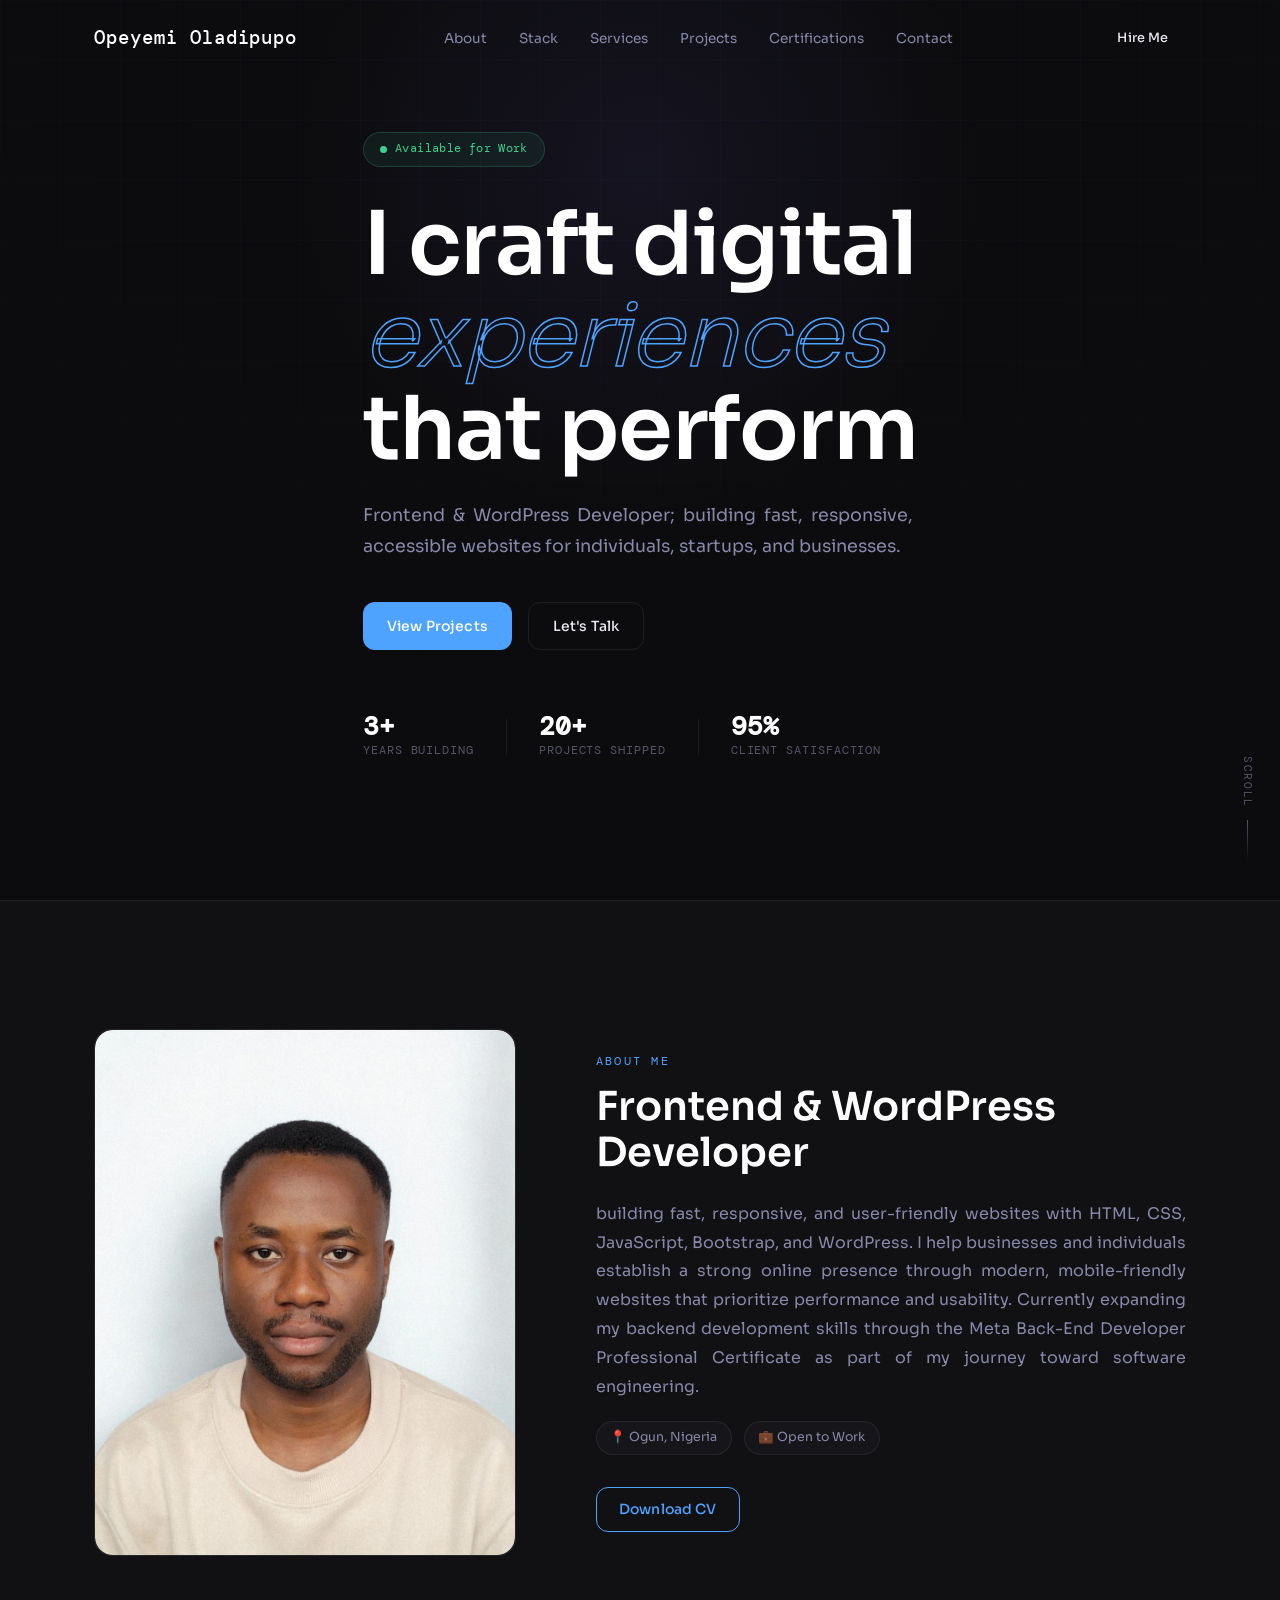
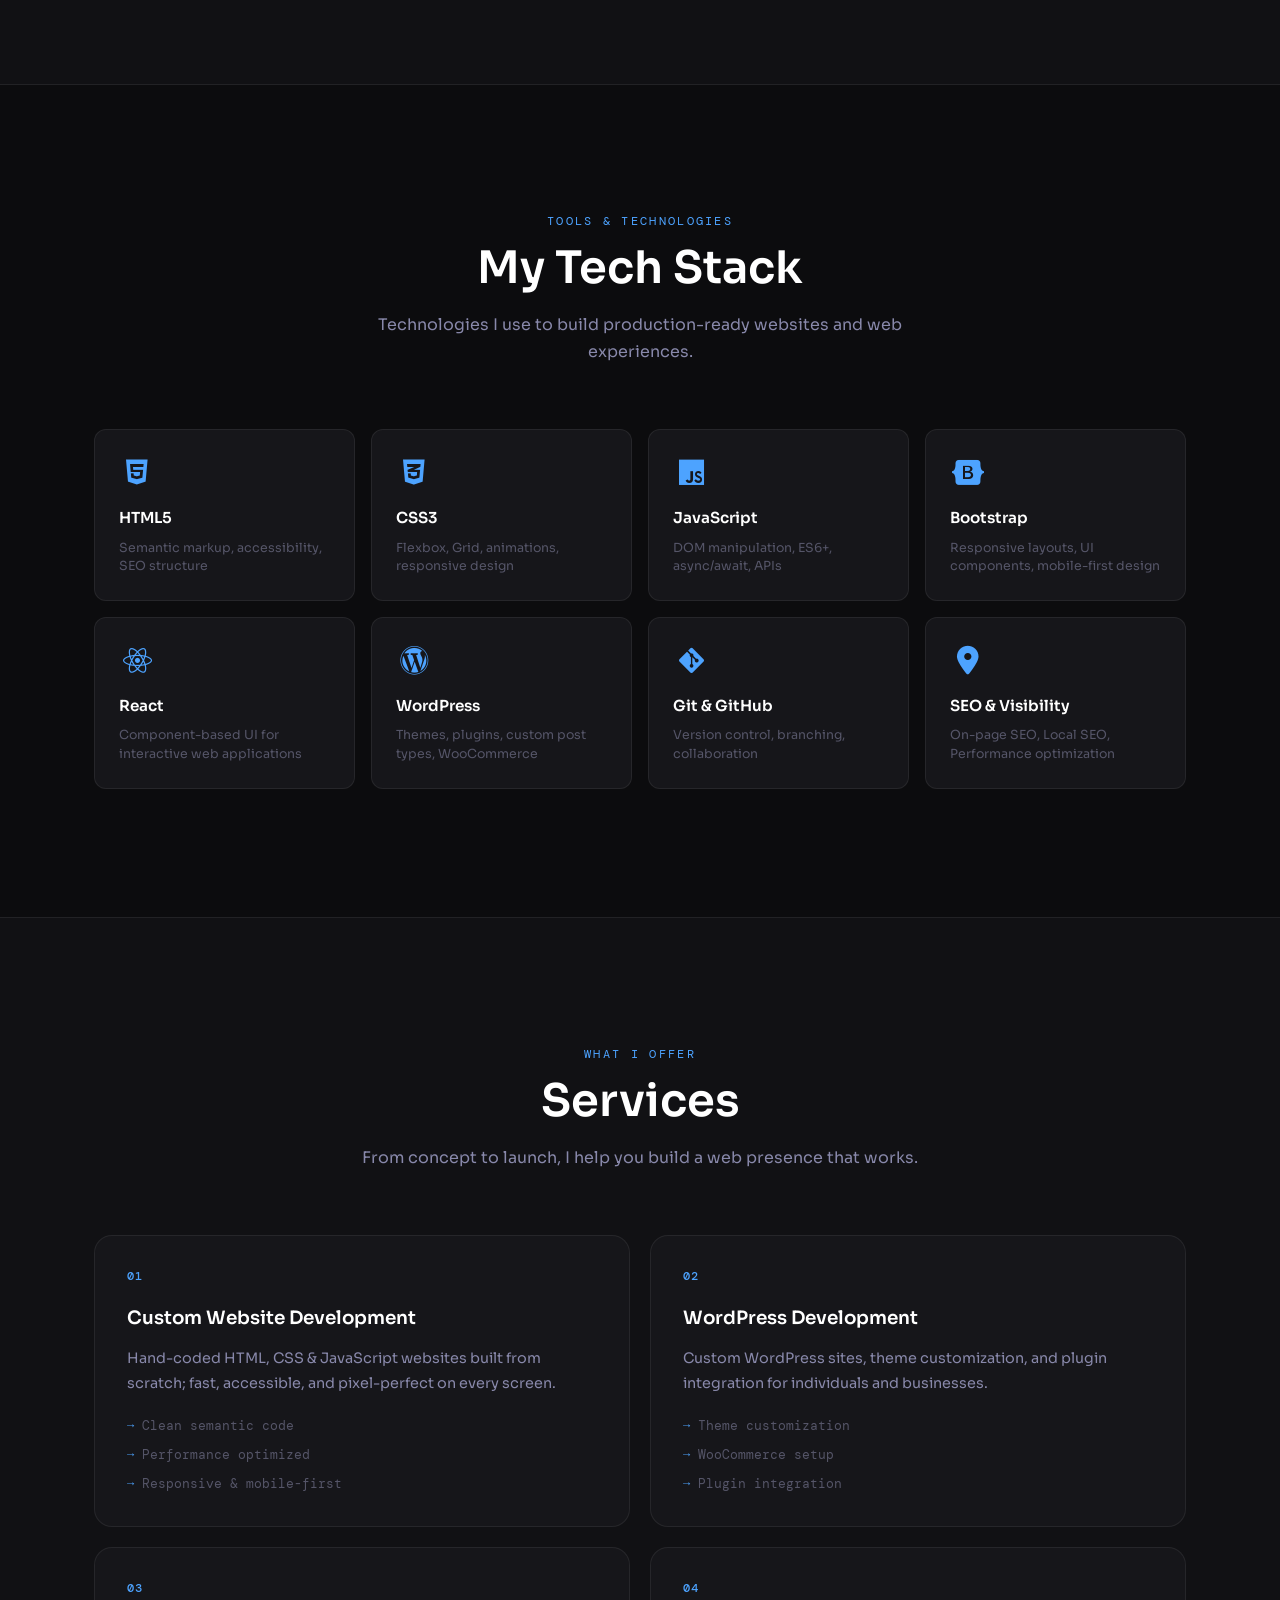
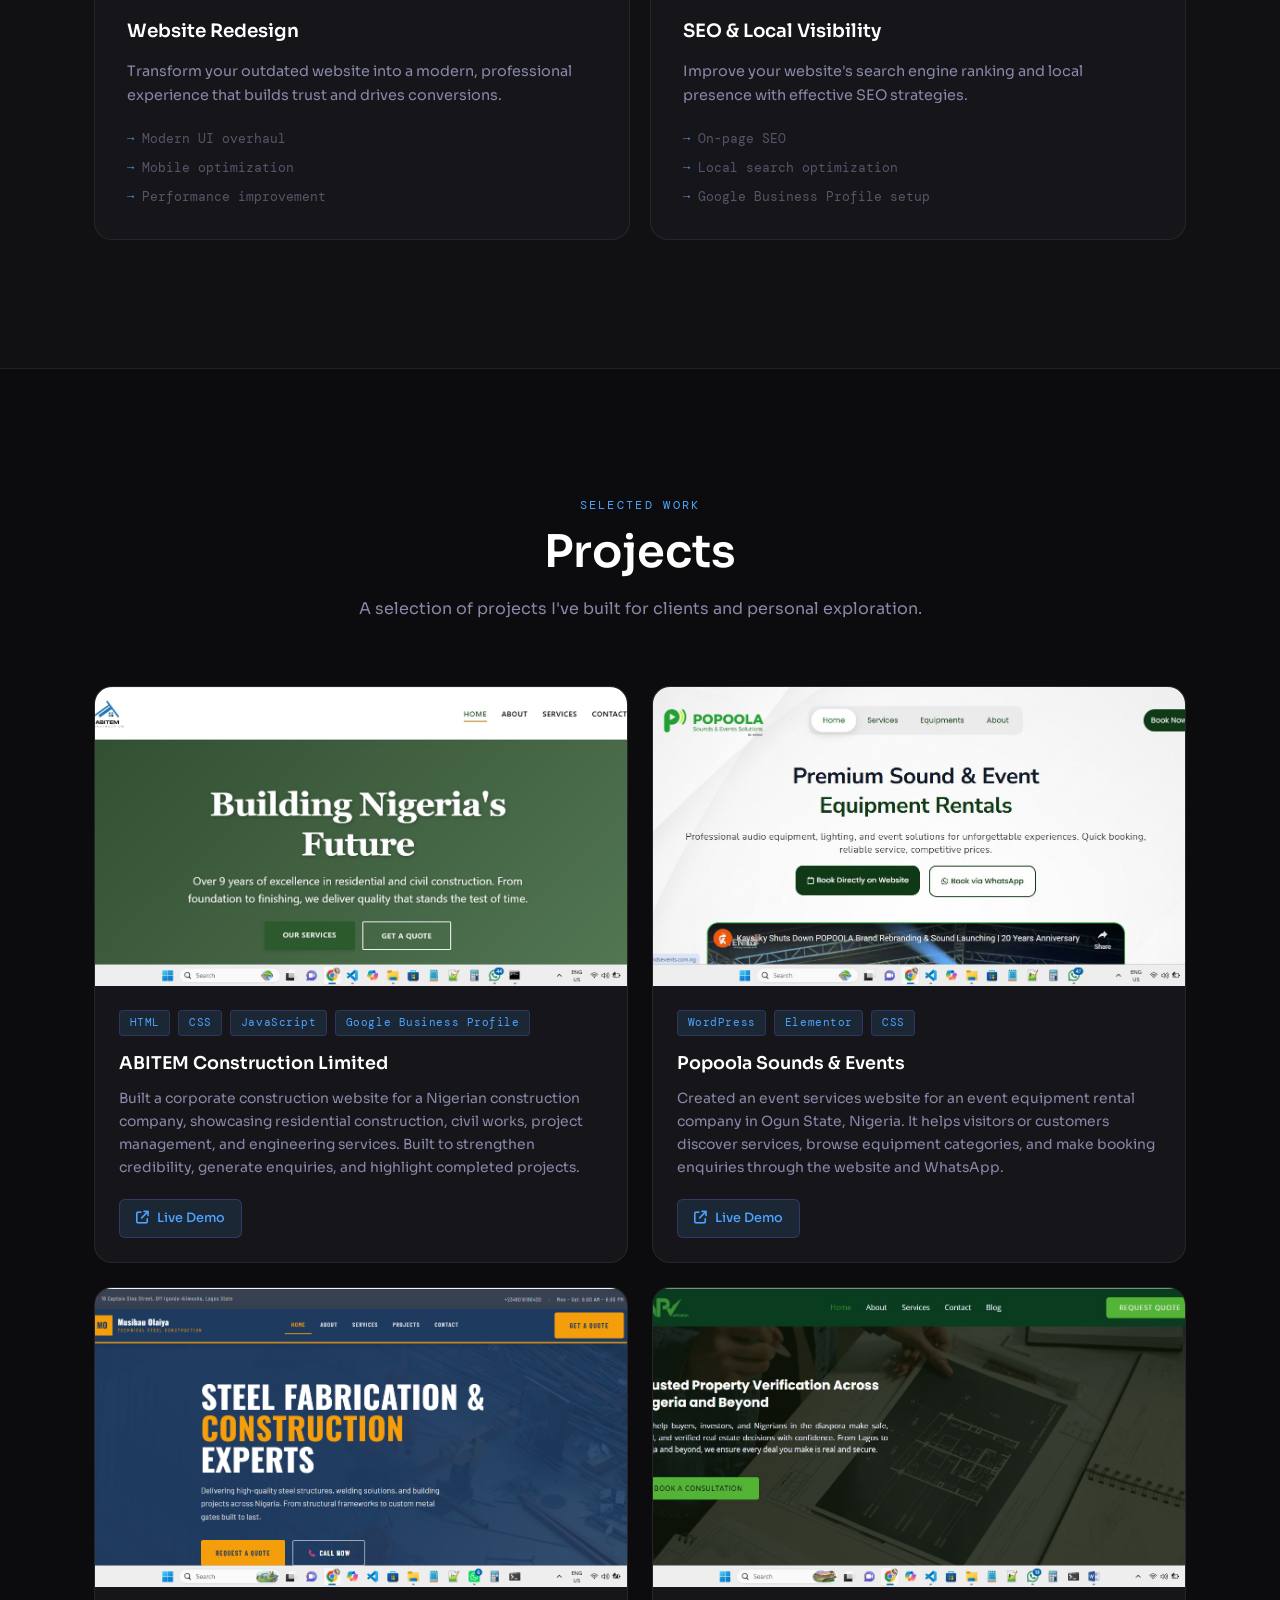
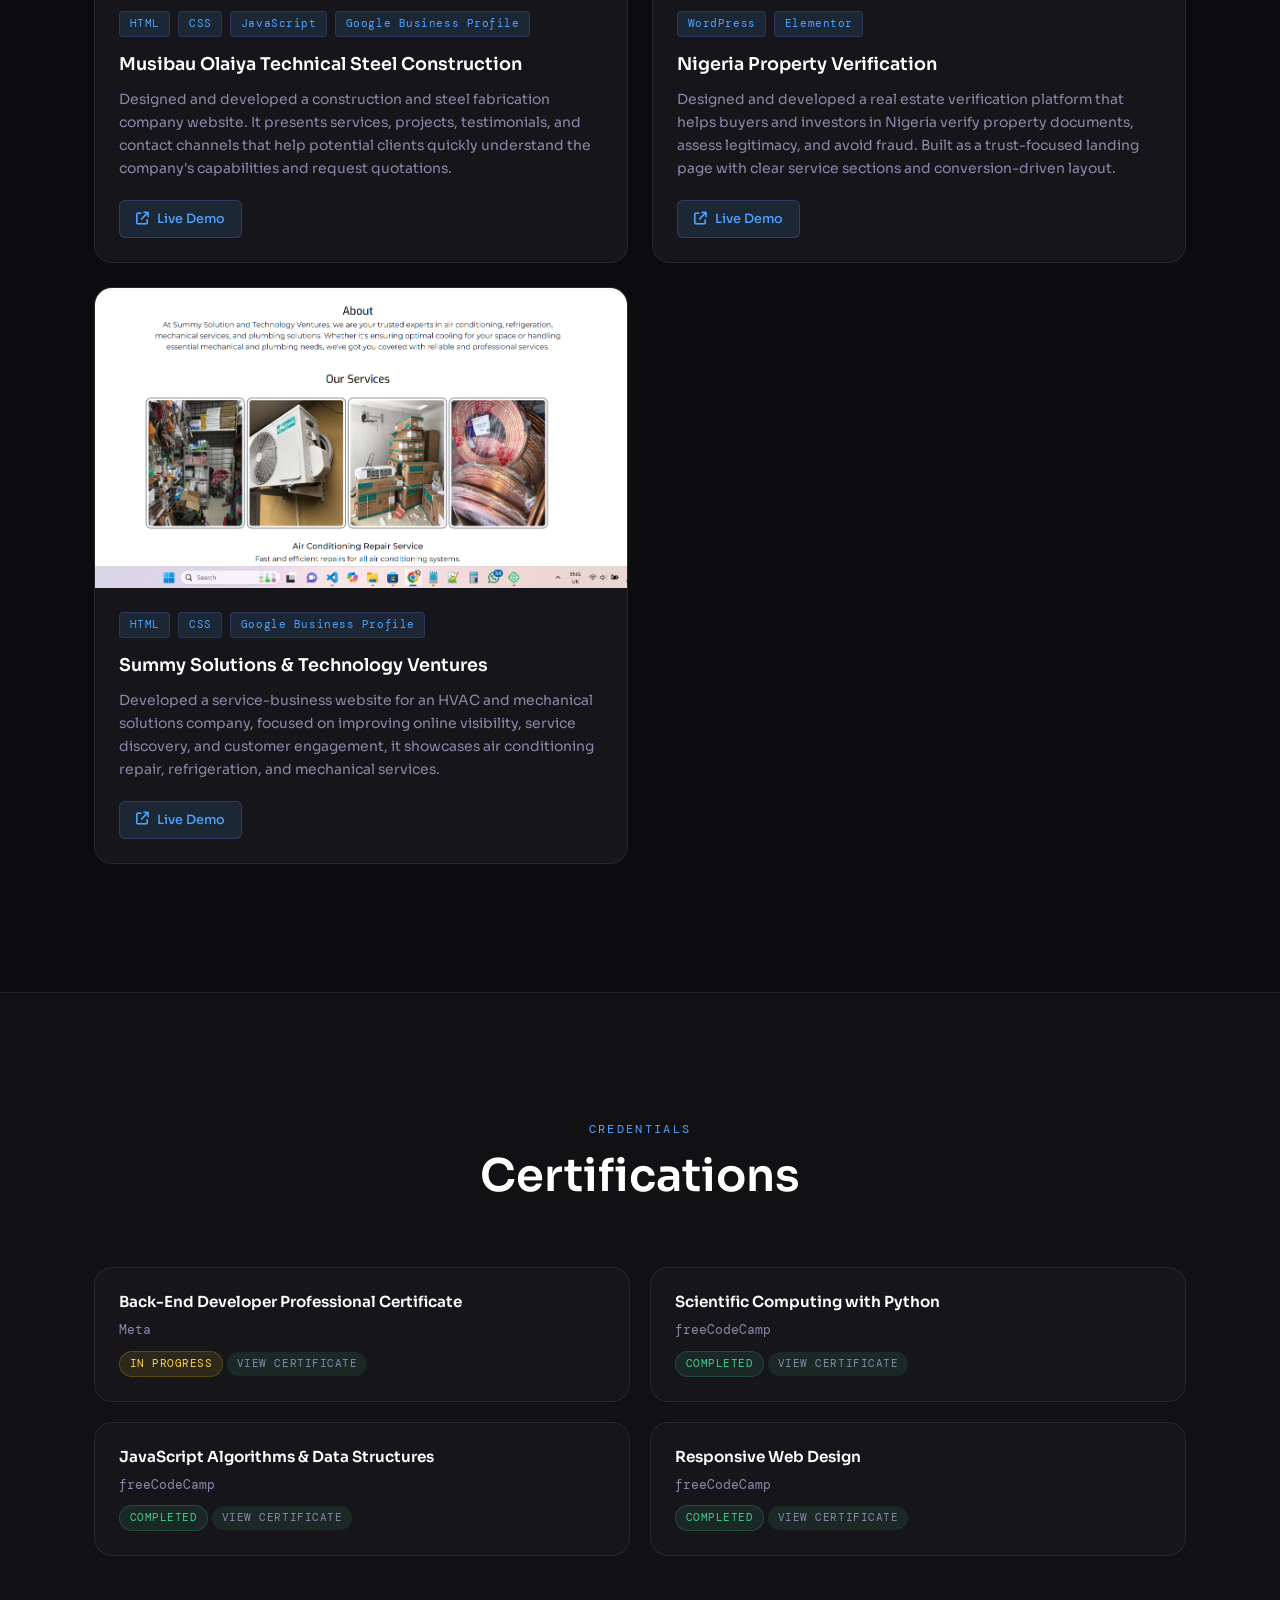
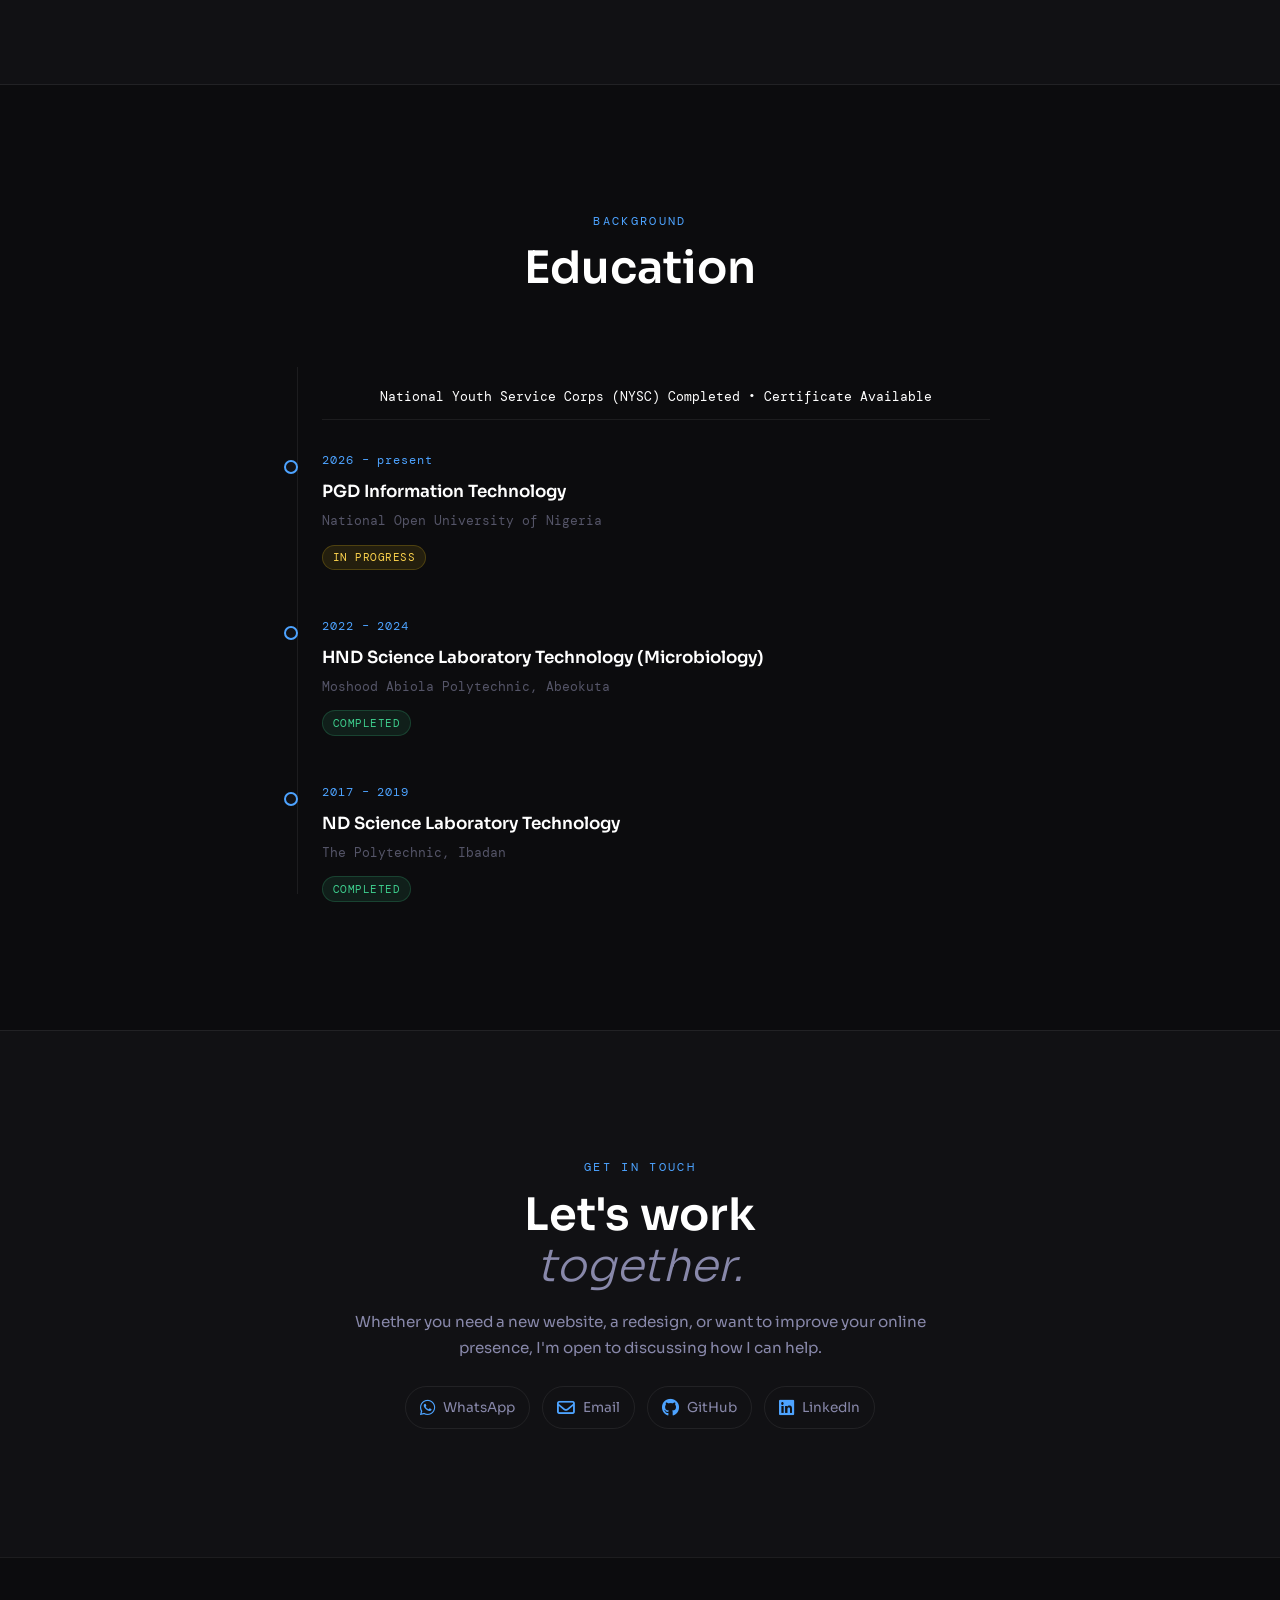
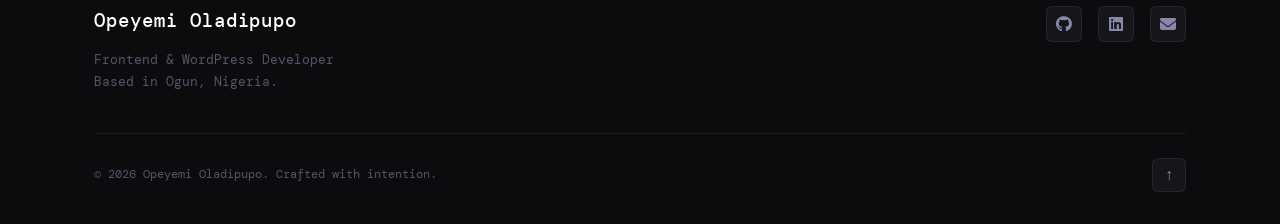
==== index.html @ ea8b23fc "Update portfolio content" ====
<!DOCTYPE html>
<html lang="en">
<head>
  <meta charset="UTF-8" />
  <meta name="viewport" content="width=device-width, initial-scale=1.0" />
  <meta name="description" content="Frontend & WordPress Developer based in Nigeria. I build responsive websites for individuals, brands, and businesses." />
  <meta name="keywords" content="Frontend Developer, WordPress Developer, Nigeria, Web Development, HTML, CSS, JavaScript" />
  <meta property="og:title" content="Opeyemi Oladipupo - Frontend & WordPress Developer" />
  <meta property="og:description" content="I build responsive websites for individuals, brands, and businesses." />
  <meta property="og:type" content="website" />
  <title>Opeyemi Oladipupo - Frontend & WordPress Developer</title>
  <link rel="preconnect" href="https://fonts.googleapis.com" />
  <link rel="preconnect" href="https://fonts.gstatic.com" crossorigin />
  <link rel="icon" type="image" href="images/me.jpeg">
  <link href="https://fonts.googleapis.com/css2?family=Sora:wght@300;400;500;600;700&family=DM+Mono:wght@300;400;500&display=swap" rel="stylesheet" />
  <link rel="stylesheet" href="https://cdnjs.cloudflare.com/ajax/libs/font-awesome/6.4.0/css/all.min.css">
  <link rel="stylesheet" href="style.css" />
</head>

<body>


<div class="lightbox" id="lightbox">
  <span class="lightbox-close" id="lightboxClose">&times;</span>
  <button class="lightbox-prev" id="prevBtn">&#10094;</button>
  <img id="lightboxImg" src="" alt="">
  <button class="lightbox-next" id="nextBtn">&#10095;</button>
</div>

  <!-- ========== SCROLL PROGRESS BAR ========== -->
  <div class="scroll-progress" id="scrollProgress"></div>

  <!-- ========== NAVBAR ========== -->
  <header class="navbar" id="navbar">
    <nav class="nav-container">
      <a href="#home" class="nav-logo">Opeyemi Oladipupo<span class="logo-dot"></span></a>
      <ul class="nav-links" id="navLinks">
        <li><a href="#about" class="nav-link">About</a></li>
        <li><a href="#stack" class="nav-link">Stack</a></li>
        <li><a href="#services" class="nav-link">Services</a></li>
        <li><a href="#projects" class="nav-link">Projects</a></li>
        <li><a href="#certifications" class="nav-link">Certifications</a></li>
        <li><a href="#contact" class="nav-link">Contact</a></li>
      </ul>
      <a href="#contact" class="btn btn-sm nav-cta">Hire Me</a>
      <button class="hamburger" id="hamburger" aria-label="Toggle navigation">
        <span></span><span></span><span></span>
      </button>
    </nav>
  </header>

  <main>

    <!-- ========== HERO SECTION ========== -->
    <section class="hero" id="home">
      <div class="hero-bg-grid"></div>
      <div class="hero-container">
        <div class="hero-badge reveal">
          <span class="badge-dot"></span>
          Available for Work
        </div>
        <h1 class="hero-headline reveal">
          I craft digital<br />
          <span class="headline-accent">experiences</span><br />
          that perform
        </h1>
        <p class="hero-sub reveal">
          Frontend & WordPress Developer; building fast, responsive, accessible websites for individuals, startups, and businesses.
        </p>
        <div class="hero-actions reveal">
          <a href="#projects" class="btn btn-primary">View Projects</a>
          <a href="#contact" class="btn btn-ghost">Let's Talk</a>
        </div>
        <div class="hero-meta reveal">
          <div class="meta-item">
            <span class="meta-number">3+</span>
            <span class="meta-label">Years Building</span>
          </div>
          <div class="meta-divider"></div>
          <div class="meta-item">
            <span class="meta-number">20+</span>
            <span class="meta-label">Projects Shipped</span>
          </div>
          <div class="meta-divider"></div>
          <div class="meta-item">
            <span class="meta-number">95%</span>
            <span class="meta-label">Client Satisfaction</span>
          </div>
        </div>
      </div>
      <div class="hero-scroll-hint">
        <span>Scroll</span>
        <div class="scroll-line"></div>
      </div>
    </section>

    <!-- ========== ABOUT SECTION ========== -->
    <section class="about section" id="about">
      <div class="container">
        <div class="about-grid">
          <div class="about-image-col reveal">
            <div class="about-img-placeholder img">
              <img src="images/me.jpeg" alt="Opeyemi Oladipupo" class="about-img" />
              <!-- <div class="about-img-accent"></div> -->
            </div>
          </div>
          <div class="about-content-col reveal">
            <p class="section-label">About Me</p>
            <h2 class="section-heading">Frontend & WordPress Developer</h2>
            <!-- <h2 class="section-heading">Developer with an<br /><em>eye for detail.</em></h2> -->
            <p class="about-text">
              building fast, responsive, and user-friendly websites with HTML, CSS, JavaScript, Bootstrap, and WordPress.
              I help businesses and individuals establish a strong online presence through modern, mobile-friendly websites that prioritize performance and usability.
              Currently expanding my backend development skills through the Meta Back-End Developer Professional Certificate as part of my journey toward software engineering.
            </p>
            <div class="about-chips">
              <span class="chip">📍 Ogun, Nigeria</span>
              <span class="chip">💼 Open to Work</span>
            </div>
            <a href="files/opeyemi_oladipupo_web_developer_cv.pdf" class="btn btn-outline" download="opeyemi_oladipupo_web_developer_cv.pdf">Download CV</a>
          </div>
        </div>
      </div>
    </section>

    <!-- ========== TECH STACK SECTION ========== -->
    <section class="stack section" id="stack">
      <div class="container">
        <div class="section-header reveal">
          <p class="section-label">Tools & Technologies</p>
          <h2 class="section-heading">My Tech Stack</h2>
          <p class="section-desc">Technologies I use to build production-ready websites and web experiences.</p>
        </div>
        <div class="stack-grid">

          <div class="stack-card reveal" data-delay="0">
            <div class="stack-icon">
              <i class="fab fa-html5"></i> 
            </div>
            <h3 class="stack-name">HTML5</h3>
            <p class="stack-level">Semantic markup, accessibility, SEO structure</p>
          </div>

          <div class="stack-card reveal" data-delay="1">
            <div class="stack-icon">
              <i class="fab fa-css3-alt"></i>
            </div>
            <h3 class="stack-name">CSS3</h3>
            <p class="stack-level">Flexbox, Grid, animations, responsive design</p>
          </div>

          <div class="stack-card reveal" data-delay="2">
            <div class="stack-icon">
              <i class="fab fa-js"></i>
            </div>
            <h3 class="stack-name">JavaScript</h3>
            <p class="stack-level">DOM manipulation, ES6+, async/await, APIs</p>
          </div>

          <div class="stack-card reveal" data-delay="3">
            <div class="stack-icon">
              <i class="fab fa-bootstrap"></i>
            </div>
            <h3 class="stack-name">Bootstrap</h3>
            <p class="stack-level">Responsive layouts, UI components, mobile-first design</p>
          </div>

          <div class="stack-card reveal" data-delay="4">
            <div class="stack-icon">
              <i class="fab fa-react"></i>
            </div>
            <h3 class="stack-name">React</h3>
            <p class="stack-level">Component-based UI for interactive web applications</p>
          </div>

          <div class="stack-card reveal" data-delay="5">
            <div class="stack-icon">
              <i class="fab fa-wordpress"></i>
            </div>
            <h3 class="stack-name">WordPress</h3>
            <p class="stack-level">Themes, plugins, custom post types, WooCommerce</p>
          </div>

          <div class="stack-card reveal" data-delay="6">
            <div class="stack-icon">
              <i class="fab fa-git-alt"></i>
            </div>
            <h3 class="stack-name">Git & GitHub</h3>
            <p class="stack-level">Version control, branching, collaboration</p>
          </div>

          <div class="stack-card reveal" data-delay="7">
            <div class="stack-icon">
              <i class="fas fa-location-dot"></i>
            </div>
            <h3 class="stack-name">SEO & Visibility</h3>
            <p class="stack-level"> On-page SEO, Local SEO, Performance optimization </p>
          </div>
        </div>
      </div>
    </section>

    <!-- ========== SERVICES SECTION ========== -->
    <section class="services section" id="services">
      <div class="container">
        <div class="section-header reveal">
          <p class="section-label">What I Offer</p>
          <h2 class="section-heading">Services</h2>
          <p class="section-desc">From concept to launch, I help you build a web presence that works.</p>
        </div>
        <div class="services-grid">
          <div class="service-card reveal">
            <div class="service-number">01</div>
            <h3 class="service-title">Custom Website Development</h3>
            <p class="service-desc">Hand-coded HTML, CSS & JavaScript websites built from scratch; fast, accessible, and pixel-perfect on every screen.</p>
            <ul class="service-list">
              <li>Clean semantic code</li>
              <li>Performance optimized</li>
              <li>Responsive & mobile-first</li>
            </ul>
          </div>
          <div class="service-card reveal">
            <div class="service-number">02</div>
            <h3 class="service-title">WordPress Development</h3>
            <p class="service-desc">Custom WordPress sites, theme customization, and plugin integration for individuals and businesses.</p>
            <ul class="service-list">
              <li>Theme customization</li>
              <li>WooCommerce setup</li>
              <li>Plugin integration</li>
            </ul>
          </div>
          <div class="service-card reveal">
            <div class="service-number">03</div>
            <h3 class="service-title">Website Redesign</h3>
            <p class="service-desc">Transform your outdated website into a modern, professional experience that builds trust and drives conversions.</p>
            <ul class="service-list">
              <li>Modern UI overhaul</li>
              <li>Mobile optimization</li>
              <li>Performance improvement</li>
            </ul>
          </div>
          <div class="service-card reveal">
            <div class="service-number">04</div>
            <h3 class="service-title">SEO & Local Visibility</h3>
            <p class="service-desc">Improve your website's search engine ranking and local presence with effective SEO strategies.</p>
            <ul class="service-list">
              <li>On-page SEO</li>
              <li>Local search optimization</li>
              <li>Google Business Profile setup</li>
            </ul>
          </div>
        </div>
      </div>
    </section>

    <!-- ========== PROJECTS SECTION ========== -->
    <section class="projects section" id="projects">
      <div class="container">
        <div class="section-header reveal">
          <p class="section-label">Selected Work</p>
          <h2 class="section-heading">Projects</h2>
          <p class="section-desc">A selection of projects I've built for clients and personal exploration.</p>
        </div>
        <div class="projects-grid">
          


          <!-- Project 1 -->
          <article class="project-card reveal">
            <div class="project-img-wrap">
              <!-- Main visible image -->
              <img src="images/projects/abitem/pc-abitem-1.jpg" alt="Abitem Homepage" class="project-img lightbox-trigger" data-group="abitem">
              <!-- Hidden gallery images -->
              <img src="images/projects/abitem/pc-abitem-1.jpg" class="lightbox-trigger" data-group="abitem" style="display:none;">
              <img src="images/projects/abitem/pc-abitem-2.jpg" class="lightbox-trigger" data-group="abitem" style="display:none;">
              <img src="images/projects/abitem/pc-abitem-3.jpg" class="lightbox-trigger" data-group="abitem" style="display:none;">
              <img src="images/projects/abitem/pc-abitem-4.jpg" class="lightbox-trigger" data-group="abitem" style="display:none;">
              <img src="images/projects/abitem/mobile-abitem-1.jpeg" class="lightbox-trigger" data-group="abitem" style="display:none;">
              <img src="images/projects/abitem/mobile-abitem-2.jpeg" class="lightbox-trigger" data-group="abitem" style="display:none;">
              <img src="images/projects/abitem/mobile-abitem-3.jpeg" class="lightbox-trigger" data-group="abitem" style="display:none;">            
            </div>
            <div class="project-body">
              <div class="project-tags">
                <span class="tag">HTML</span>
                <span class="tag">CSS</span>
                <span class="tag">JavaScript</span>
                <span class="tag">Google Business Profile</span>
              </div>
              <h3 class="project-title">ABITEM Construction Limited</h3>
              <p class="project-desc">
                Built a corporate construction website for a Nigerian construction company, showcasing residential construction, civil works, project management, and engineering services. Built to strengthen credibility, generate enquiries, and highlight completed projects.
              </p>
              <div class="project-links">
                <a href="https://abitemconstruction.com.ng/" class="project-link primary" target="_blank" rel="noopener">
                  <i class="fa-solid fa-arrow-up-right-from-square"></i> 
                  Live Demo
                </a>
                <!-- <a href="#" class="project-link ghost" target="_blank" rel="noopener">                 
                  <i class="fa-brands fa-github"></i>
                  GitHub
                </a> -->
              </div>
            </div>
          </article>

          
          <!-- Project 2 -->
          <article class="project-card reveal">
            <div class="project-img-wrap">
              <!-- Main visible image -->
              <img src="images/projects/popoola/pc-popoola-1.jpg" alt="Popoola Homepage" class="project-img lightbox-trigger" data-group="popoola">
              <!-- Hidden gallery images -->
              <img src="images/projects/popoola/pc-popoola-1.jpg" class="lightbox-trigger" data-group="popoola" style="display:none;">
              <img src="images/projects/popoola/pc-popoola-2.jpg" class="lightbox-trigger" data-group="popoola" style="display:none;">
              <img src="images/projects/popoola/pc-popoola-3.jpg" class="lightbox-trigger" data-group="popoola" style="display:none;">
              <img src="images/projects/popoola/pc-popoola-4.jpg" class="lightbox-trigger" data-group="popoola" style="display:none;">
              <img src="images/projects/popoola/mobile-popoola-1.jpeg" class="lightbox-trigger" data-group="popoola" style="display:none;">             
            </div>
            <div class="project-body">
              <div class="project-tags">
                <span class="tag">WordPress</span>
                <span class="tag">Elementor</span>
                <span class="tag">CSS</span>
              </div>
              <h3 class="project-title">Popoola Sounds & Events</h3>
              <p class="project-desc">
                Created an event services website for an event equipment rental company in Ogun State, Nigeria. It helps visitors or customers discover services, browse equipment categories, and make booking enquiries through the website and WhatsApp.
              </p>
              <div class="project-links">
                <a href="https://popoolasoundsevents.com.ng/" class="project-link primary" target="_blank" rel="noopener">
                  <i class="fa-solid fa-arrow-up-right-from-square"></i> 
                  Live Demo
                </a>
              </div>
            </div>
          </article>

          
          
          <!-- Project 3 -->
          <article class="project-card reveal">
            <div class="project-img-wrap">
              <!-- Main visible image -->
              <img src="images/projects/musibau/pc-musibau-1.png" alt="Musibau Homepage" class="project-img lightbox-trigger" data-group="musibau">
              <!-- Hidden gallery images -->
              <img src="images/projects/musibau/pc-musibau-1.png" class="lightbox-trigger" data-group="musibau" style="display:none;">
              <img src="images/projects/musibau/pc-musibau-2.png" class="lightbox-trigger" data-group="musibau" style="display:none;">
              <img src="images/projects/musibau/pc-musibau-3.png" class="lightbox-trigger" data-group="musibau" style="display:none;">
              <img src="images/projects/musibau/pc-musibau-4.png" class="lightbox-trigger" data-group="musibau" style="display:none;">
              <img src="images/projects/musibau/pc-musibau-5.png" class="lightbox-trigger" data-group="musibau" style="display:none;">
              <img src="images/projects/musibau/mobile-musibau-1.jpeg" class="lightbox-trigger" data-group="musibau" style="display:none;">
              <img src="images/projects/musibau/mobile-musibau-2.jpeg" class="lightbox-trigger" data-group="musibau" style="display:none;">
              <img src="images/projects/musibau/mobile-musibau-3.jpeg" class="lightbox-trigger" data-group="musibau" style="display:none;">
              <img src="images/projects/musibau/mobile-musibau-4.jpeg" class="lightbox-trigger" data-group="musibau" style="display:none;">
              <img src="images/projects/musibau/pc-musibau-gmb.jpg" class="lightbox-trigger" data-group="musibau" style="display:none;">           
            </div>
            <div class="project-body">
              <div class="project-tags">
                <span class="tag">HTML</span>
                <span class="tag">CSS</span>
                <span class="tag">JavaScript</span>
                <span class="tag">Google Business Profile</span>
              </div>
              <h3 class="project-title">Musibau Olaiya Technical Steel Construction</h3>
              <p class="project-desc">
                Designed and developed a construction and steel fabrication company website. It presents services, projects, testimonials, and contact channels that help potential clients quickly understand the company's capabilities and request quotations.
              </p>
              <div class="project-links">
                <a href="https://musibauolaiyaconstruction.com.ng/" class="project-link primary" target="_blank" rel="noopener">
                  <i class="fa-solid fa-arrow-up-right-from-square"></i> 
                  Live Demo
                </a>
              </div>
            </div>
          </article>
          
          
          <!-- Project 4 -->
          <article class="project-card reveal">
          
            <div class="project-img-wrap">
              <!-- Main image -->
              <img src="images/projects/npv/pc-npv-1.jpg" alt="Nigeria Property Verification Homepage" class="project-img lightbox-trigger" data-group="npv">
              <!-- Gallery images (lightbox group) -->
              <img src="images/projects/npv/pc-npv-1.jpg" class="lightbox-trigger" data-group="npv" style="display:none;">
              <img src="images/projects/npv/pc-npv-2.jpg" class="lightbox-trigger" data-group="npv" style="display:none;">
              <img src="images/projects/npv/pc-npv-3.jpg" class="lightbox-trigger" data-group="npv" style="display:none;">
              <img src="images/projects/npv/pc-npv-4.jpg" class="lightbox-trigger" data-group="npv" style="display:none;">
              <img src="images/projects/npv/pc-npv-4.jpg" class="lightbox-trigger" data-group="npv" style="display:none;">     
              <img src="images/projects/npv/mobile-npv-1.jpg" class="lightbox-trigger" data-group="npv" style="display:none;">
              <img src="images/projects/npv/mobile-npv-2.jpg" class="lightbox-trigger" data-group="npv" style="display:none;">     
            </div>
            <div class="project-body">
              <div class="project-tags">
                <span class="tag">WordPress</span>
                <span class="tag">Elementor</span>
              </div>
              <h3 class="project-title">Nigeria Property Verification</h3>
              <p class="project-desc">
                Designed and developed a real estate verification platform that helps buyers and investors in Nigeria
                verify property documents, assess legitimacy, and avoid fraud. Built as a trust-focused
                landing page with clear service sections and conversion-driven layout.
              </p>
          
              <div class="project-links">
                <a href="https://nigeriapropertyverification.ng/" class="project-link primary" target="_blank" rel="noopener">
          
                  <i class="fa-solid fa-arrow-up-right-from-square"></i>
                  Live Demo
                </a>
              </div>
            </div>
          </article>


          <!-- Project 5 -->
          <article class="project-card reveal">
            <div class="project-img-wrap">
              <!-- Main visible image -->
              <img src="images/projects/summy/pc-summy-1.png" alt="Summy Homepage" class="project-img lightbox-trigger" data-group="summy">
              <!-- Hidden gallery images -->
              <img src="images/projects/summy/pc-summy-1.png" class="lightbox-trigger" data-group="summy" style="display:none;">
              <img src="images/projects/summy/summy-gmb.png" class="lightbox-trigger" data-group="summy" style="display:none;">
              <img src="images/projects/summy/mobile-summy-1.jpg" class="lightbox-trigger" data-group="summy" style="display:none;">
              <img src="images/projects/summy/mobile-summy-2.jpg" class="lightbox-trigger" data-group="summy" style="display:none;">           
            </div>
            <div class="project-body">
              <div class="project-tags">
                <span class="tag">HTML</span>
                <span class="tag">CSS</span>
                <span class="tag">Google Business Profile</span>
              </div>
              <h3 class="project-title">Summy Solutions & Technology Ventures</h3>
              <p class="project-desc">
                Developed a service-business website for an HVAC and mechanical solutions company, focused on improving online visibility, service discovery, and customer engagement, it showcases air conditioning repair, refrigeration, and mechanical services.
              </p>
              <div class="project-links">
                <a href="#" class="project-link primary" target="_blank" rel="noopener">
                  <i class="fa-solid fa-arrow-up-right-from-square"></i> 
                  Live Demo
                </a>
              </div>
            </div>
          </article>


        </div>
      </div>
    </section>

    <!-- ========== CERTIFICATIONS SECTION ========== -->
    <section class="certifications section" id="certifications">
      <div class="container">
        <div class="section-header reveal">
          <p class="section-label">Credentials</p>
          <h2 class="section-heading">Certifications</h2>
        </div>
        <div class="certs-grid">
          
          <div class="cert-card reveal">
            <div class="cert-body">
              <h3 class="cert-title">Back-End Developer Professional Certificate</h3>
              <p class="cert-issuer">Meta</p>
              <span class="cert-status in-progress">In Progress</span>
              <!-- Certificate Buttons -->
            <div class="cert-links">
              <a href="javascript:void(0)" class="cert-btn cert-lightbox" data-img="images/certs/introduction-to-back-end-development.jpg">View Certificate</a>
            </div>
            </div>
          </div>

          <div class="cert-card reveal">
            <div class="cert-body">
              <h3 class="cert-title">Scientific Computing with Python</h3>
              <p class="cert-issuer">freeCodeCamp</p>
              <span class="cert-status completed">Completed</span>
              <!-- Certificate Buttons -->
            <div class="cert-links">
              <a href="javascript:void(0)" class="cert-btn cert-lightbox" data-img="images/certs/scientific-computing-with-python.jpg">View Certificate</a>
            </div>
            </div>
          </div>

          <div class="cert-card reveal">
            <div class="cert-body">
              <h3 class="cert-title">JavaScript Algorithms & Data Structures</h3>
              <p class="cert-issuer">freeCodeCamp</p>
              <span class="cert-status completed">Completed</span>
              <!-- Certificate Buttons -->
            <div class="cert-links">
              <a href="javascript:void(0)" class="cert-btn cert-lightbox" data-img="images/certs/javascript.jpg">View Certificate</a>
            </div>
            </div>
          </div>
          
          <div class="cert-card reveal">
            <div class="cert-body">
              <h3 class="cert-title">Responsive Web Design</h3>
              <p class="cert-issuer">freeCodeCamp</p>
              <span class="cert-status completed">Completed</span>
              <!-- Certificate Buttons -->
            <div class="cert-links">
              <a href="javascript:void(0)" class="cert-btn cert-lightbox" data-img="images/certs/responsive-web-design.jpg">View Certificate</a>
            </div>
            </div>
          </div>

        </div>
      </div>
    </section>


    <!-- ========== EDUCATION SECTION ========== -->
    <section class="education section" id="education">
      <div class="container">
        <div class="section-header reveal">
          <p class="section-label">Background</p>
          <h2 class="section-heading">Education</h2>
        </div>
        <div class="education-timeline">
        <p class="education-note">
            National Youth Service Corps (NYSC) Completed • Certificate Available
        </p>
          <div class="edu-item reveal">
            <div class="edu-dot"></div>
            <div class="edu-content">
              <div class="edu-year">2026 – present</div>
              <h3 class="edu-degree">PGD Information Technology</h3>
              <p class="edu-school"> National Open University of Nigeria</p>
              <span class="cert-status in-progress">In Progress</span>
            </div>
          </div>

          <div class="edu-item reveal">
            <div class="edu-dot"></div>
            <div class="edu-content">
              <div class="edu-year">2022 – 2024</div>
              <h3 class="edu-degree">HND Science Laboratory Technology (Microbiology)</h3>
              <p class="edu-school">Moshood Abiola Polytechnic, Abeokuta</p>
              <span class="cert-status completed">Completed</span>
            </div>
          </div>

          <div class="edu-item reveal">
            <div class="edu-dot"></div>
            <div class="edu-content">
              <div class="edu-year">2017 – 2019</div>
              <h3 class="edu-degree">ND Science Laboratory Technology</h3>
              <p class="edu-school">The Polytechnic, Ibadan</p>
              <span class="cert-status completed">Completed</span>
            </div>
          </div>
        </div>
      </div>
    </section>

    <!-- ========== CONTACT SECTION ========== -->
    <section class="contact section" id="contact">
      <div class="container">
        <div class="contact-inner reveal">
          <div class="contact-left">
            <p class="section-label">Get In Touch</p>
            <h2 class="section-heading">Let's work<br /><em>together.</em></h2>
            <p class="contact-text">
              Whether you need a new website, a redesign, or want to improve your online presence, I'm open to discussing how I can help.
            </p>

            <div class="contact-links">
              
              <a href="https://wa.me/2348036627218" class="contact-item">
                <i class="fa-brands fa-whatsapp"></i>
                <span>WhatsApp</span>
              </a>

              <a href="mailto:oladipupoope@gmail.com" class="contact-item">
                <i class="fa-regular fa-envelope"></i>
                <span>Email</span>
              </a>

              <a href="https://github.com/opeyemi-oladipupo" class="contact-item" target="_blank" rel="noopener">
                <i class="fa-brands fa-github"></i>
                <span>GitHub</span>
              </a>

              <a href="https://www.linkedin.com/in/opeyemi-oladipupo-2a40bb222" class="contact-item" target="_blank" rel="noopener">
                <i class="fa-brands fa-linkedin"></i>
                <span>LinkedIn</span>
              </a>
              
            </div>
          </div>
        </div>
      </div>
    </section>

  </main>

  <!-- ========== FOOTER ========== -->
  <footer class="footer">
    <div class="container">
      <div class="footer-inner">
        <div class="footer-left">
          <a href="#home" class="nav-logo">Opeyemi Oladipupo<span class="logo-dot"></span></a>
          <p class="footer-tagline">Frontend & WordPress Developer<br />Based in Ogun, Nigeria.</p>
        </div>
    
        <div class="footer-socials">
          <a href="https://github.com/opeyemi-oladipupo" target="_blank" rel="noopener" aria-label="GitHub">
            <i class="fab fa-github"></i>
          </a>
          <a href="https://www.linkedin.com/in/opeyemi-oladipupo-2a40bb222" target="_blank" rel="noopener" aria-label="LinkedIn">
            <i class="fab fa-linkedin"></i>
          </a>
          <a href="mailto:oladipupoope@gmail.com" aria-label="Email">
            <i class="fas fa-envelope"></i>
          </a>
        </div>
      </div>
      <div class="footer-bottom">
        <p>© <span id="year"></span> Opeyemi Oladipupo. Crafted with intention.</p>
        <a href="#home" class="back-to-top" id="backToTop" aria-label="Back to top">↑</a>
      </div>
    </div>
  </footer>


  <script src="script.js"></script>
</body>
</html>
---- style.css ----
/* ============================================================
   PORTFOLIO — style.css
   Author: Opeyemi Oladipupo
   Design: Dark Editorial — Sora + DM Mono
   ============================================================ */

/* ========== DESIGN TOKENS ========== */
:root {
  /* Colors */
  --bg:           #0c0c0e;
  --bg-2:         #111114;
  --bg-card:      #16161a;
  --border:       rgba(255,255,255,0.07);
  --border-hover: rgba(255,255,255,0.15);
  --text:         #e8e8f0;
  --text-muted:   #8888aa;
  --text-dim:     #555568;
  --accent:       #4da3ff;
  --accent-soft:  rgba(77, 163, 255, 0.12);
  --accent-glow:  rgba(77, 163, 255, 0.25);
  --green:        #3ecf8e;
  --white:        #ffffff;

  /* Spacing scale */
  --s-1: 0.25rem;
  --s-2: 0.5rem;
  --s-3: 0.75rem;
  --s-4: 1rem;
  --s-5: 1.25rem;
  --s-6: 1.5rem;
  --s-8: 2rem;
  --s-10: 2.5rem;
  --s-12: 3rem;
  --s-16: 4rem;
  --s-20: 5rem;
  --s-24: 6rem;
  --s-32: 8rem;

  /* Typography */
  --font-sans: 'Sora', sans-serif;
  --font-mono: 'DM Mono', monospace;

  /* Radius */
  --r-sm:  6px;
  --r-md:  12px;
  --r-lg:  18px;
  --r-xl:  24px;

  /* Transitions */
  --t-fast:   0.15s ease;
  --t-base:   0.25s ease;
  --t-slow:   0.4s ease;

  /* Shadows */
  --shadow-sm:   0 1px 3px rgba(0,0,0,0.4);
  --shadow-md:   0 4px 24px rgba(0,0,0,0.4);
  --shadow-lg:   0 8px 48px rgba(0,0,0,0.5);
  --shadow-glow: 0 0 40px rgba(220, 219, 233, 0.15);
}

/* ========== RESET & BASE ========== */
*, *::before, *::after {
  box-sizing: border-box;
  margin: 0;
  padding: 0;
}

html {
  scroll-behavior: smooth;
  font-size: 16px;
  -webkit-text-size-adjust: 100%;
}

body {
  font-family: var(--font-sans);
  background-color: var(--bg);
  color: var(--text);
  line-height: 1.6;
  overflow-x: hidden;
  -webkit-font-smoothing: antialiased;
}

img {
  max-width: 100%;
  display: block;
  border-radius: 15%;
}

a {
  text-decoration: none;
  color: inherit;
}

ul, ol {
  list-style: none;
}

/* ========== SCROLL PROGRESS ========== */
.scroll-progress {
  position: fixed;
  top: 0;
  left: 0;
  width: 0%;
  height: 2px;
  background: linear-gradient(90deg, var(--accent), var(--green));
  z-index: 9999;
  transition: width 0.1s linear;
}

/* ========== CONTAINER ========== */
.container {
  width: 100%;
  max-width: 1140px;
  margin: 0 auto;
  padding: 0 var(--s-6);
}

/* ========== SECTION BASE ========== */
.section {
  padding: var(--s-32) 0;
}

.section-header {
  max-width: 580px;
  margin: 0 auto var(--s-16);
  text-align: center;
}

.section-label {
  font-family: var(--font-mono);
  font-size: 0.72rem;
  font-weight: 400;
  letter-spacing: 0.2em;
  text-transform: uppercase;
  color: var(--accent);
  margin-bottom: var(--s-3);
  display: block;
}

.section-heading {
  font-size: clamp(2rem, 4vw, 2.8rem);
  font-weight: 600;
  line-height: 1.15;
  color: var(--white);
  margin-bottom: var(--s-4);
}

.section-heading em {
  font-style: italic;
  font-weight: 300;
  color: var(--text-muted);
}

.section-desc {
  color: var(--text-muted);
  font-size: 1rem;
  line-height: 1.7;
}

/* ========== BUTTONS ========== */
.btn {
  display: inline-flex;
  align-items: center;
  gap: var(--s-2);
  padding: 0.75rem 1.5rem;
  border-radius: var(--r-md);
  font-family: var(--font-sans);
  font-size: 0.875rem;
  font-weight: 500;
  letter-spacing: 0.01em;
  cursor: pointer;
  border: none;
  transition: all var(--t-base);
  white-space: nowrap;
}

.btn-primary {
  background: var(--accent);
  color: var(--white);
}

.btn-primary:hover {
  background: #4da3ff9d;
  transform: translateY(-1px);
  box-shadow: 0 8px 24px var(--accent-glow);
}

.btn-ghost {
  background: transparent;
  color: var(--text);
  border: 1px solid var(--border);
}

.btn-ghost:hover {
  border-color: var(--border-hover);
  background: rgba(255,255,255,0.04);
  transform: translateY(-1px);
}

.btn-outline {
  background: transparent;
  color: var(--accent);
  border: 1px solid var(--accent);
  padding: 0.65rem 1.4rem;
}

.btn-outline:hover {
  background: var(--accent-soft);
  transform: translateY(-1px);
}

.btn-sm {
  padding: 0.5rem 1.1rem;
  font-size: 0.8rem;
}

.btn-full {
  width: 100%;
  justify-content: center;
}

/* ========== REVEAL ANIMATIONS ========== */
.reveal {
  opacity: 0;
  transform: translateY(28px);
  transition: opacity 0.65s ease, transform 0.65s ease;
}

.reveal.visible {
  opacity: 1;
  transform: translateY(0);
}

/* Staggered delays for stack cards */
[data-delay="1"] { transition-delay: 0.08s; }
[data-delay="2"] { transition-delay: 0.16s; }
[data-delay="3"] { transition-delay: 0.24s; }
[data-delay="4"] { transition-delay: 0.32s; }
[data-delay="5"] { transition-delay: 0.40s; }
[data-delay="6"] { transition-delay: 0.48s; }
[data-delay="7"] { transition-delay: 0.56s; }

/* ============================================================
   NAVBAR
   ============================================================ */
.navbar {
  position: fixed;
  top: 0;
  left: 0;
  right: 0;
  z-index: 1000;
  padding: var(--s-5) 0;
  background: transparent;
  transition: background var(--t-slow), padding var(--t-base), backdrop-filter var(--t-slow);
}

.navbar.scrolled {
  background: rgba(12, 12, 14, 0.88);
  backdrop-filter: blur(16px);
  -webkit-backdrop-filter: blur(16px);
  padding: var(--s-4) 0;
  border-bottom: 1px solid var(--border);
}

.nav-container {
  max-width: 1140px;
  margin: 0 auto;
  padding: 0 var(--s-6);
  display: flex;
  align-items: center;
  justify-content: space-between;
  gap: var(--s-8);
}

.nav-logo {
  font-family: var(--font-mono);
  font-size: 1.2rem;
  font-weight: 500;
  color: var(--white);
  letter-spacing: 0.05em;
  flex-shrink: 0;
}

.logo-dot {
  color: var(--accent);
}

.nav-links {
  display: flex;
  align-items: center;
  gap: var(--s-8);
}

.nav-link {
  font-size: 0.85rem;
  font-weight: 400;
  color: var(--text-muted);
  transition: color var(--t-fast);
  position: relative;
}

.nav-link::after {
  content: '';
  position: absolute;
  bottom: -3px;
  left: 0;
  width: 0;
  height: 1px;
  background: var(--accent);
  transition: width var(--t-base);
}

.nav-link:hover,
.nav-link.active {
  color: var(--white);
}

.nav-link.active::after,
.nav-link:hover::after {
  width: 100%;
}

.hamburger {
  display: none;
  flex-direction: column;
  gap: 5px;
  background: none;
  border: none;
  cursor: pointer;
  padding: var(--s-2);
  z-index: 1001;
}

.hamburger span {
  display: block;
  width: 22px;
  height: 1.5px;
  background: var(--text);
  border-radius: 2px;
  transition: all var(--t-base);
}

.hamburger.open span:nth-child(1) {
  transform: translateY(6.5px) rotate(45deg);
}

.hamburger.open span:nth-child(2) {
  opacity: 0;
  transform: scaleX(0);
}

.hamburger.open span:nth-child(3) {
  transform: translateY(-6.5px) rotate(-45deg);
}

/* ============================================================
   HERO
   ============================================================ */
.hero {
  position: relative;
  min-height: 100vh;
  display: flex;
  align-items: center;
  padding: 120px 0 var(--s-32);
  overflow: hidden;
}

.hero-bg-grid {
  position: absolute;
  inset: 0;
  background-image:
    linear-gradient(rgba(124, 109, 250, 0.03) 1px, transparent 1px),
    linear-gradient(90deg, rgba(124, 109, 250, 0.03) 1px, transparent 1px);
  background-size: 60px 60px;
  mask-image: radial-gradient(ellipse 80% 80% at 50% 0%, black 40%, transparent 100%);
  pointer-events: none;
}

.hero::before {
  content: '';
  position: absolute;
  top: -20%;
  left: 50%;
  transform: translateX(-50%);
  width: 700px;
  height: 700px;
  background: radial-gradient(circle, rgba(124,109,250,0.08) 0%, transparent 70%);
  pointer-events: none;
}

.hero-container {
  position: relative;
  z-index: 1;
  max-width: 1140px;
  margin: 0 auto;
  padding: 0 var(--s-6);
}

.hero-badge {
  display: inline-flex;
  align-items: center;
  gap: var(--s-2);
  padding: 0.4rem 1rem;
  background: rgba(62, 207, 142, 0.08);
  border: 1px solid rgba(62, 207, 142, 0.2);
  border-radius: 100px;
  font-size: 0.78rem;
  font-family: var(--font-mono);
  color: var(--green);
  margin-bottom: var(--s-8);
  letter-spacing: 0.03em;
}

.badge-dot {
  width: 7px;
  height: 7px;
  background: var(--green);
  border-radius: 50%;
  flex-shrink: 0;
  animation: pulse-dot 2s ease infinite;
}

@keyframes pulse-dot {
  0%, 100% { opacity: 1; transform: scale(1); }
  50%       { opacity: 0.5; transform: scale(0.8); }
}

.hero-headline {
  font-size: clamp(3rem, 7vw, 5.5rem);
  font-weight: 600;
  line-height: 1.05;
  color: var(--white);
  margin-bottom: var(--s-6);
  letter-spacing: -0.02em;
}

.headline-accent {
  color: transparent;
  -webkit-text-stroke: 1.5px var(--accent);
  font-style: italic;
  font-weight: 300;
}


.hero-sub {
  font-size: clamp(1rem, 2vw, 1.1rem);
  color: var(--text-muted);
  line-height: 1.75;
  max-width: 550px;
  margin-bottom: var(--s-10);

  text-align: justify;
}

.hero-actions {
  display: flex;
  gap: var(--s-4);
  flex-wrap: wrap;
  margin-bottom: var(--s-16);
}

.hero-meta {
  display: flex;
  align-items: center;
  gap: var(--s-8);
  flex-wrap: wrap;
}

.meta-item {
  display: flex;
  flex-direction: column;
  gap: 2px;
}

.meta-number {
  font-size: 1.6rem;
  font-weight: 600;
  color: var(--white);
  line-height: 1;
  font-family: var(--font-mono);
}

.meta-label {
  font-size: 0.72rem;
  color: var(--text-dim);
  letter-spacing: 0.08em;
  text-transform: uppercase;
  font-family: var(--font-mono);
}

.meta-divider {
  width: 1px;
  height: 36px;
  background: var(--border);
  flex-shrink: 0;
}

.hero-scroll-hint {
  position: absolute;
  bottom: var(--s-10);
  right: var(--s-6);
  display: flex;
  align-items: center;
  gap: var(--s-3);
  font-family: var(--font-mono);
  font-size: 0.68rem;
  letter-spacing: 0.15em;
  text-transform: uppercase;
  color: var(--text-dim);
  writing-mode: vertical-rl;
}

.scroll-line {
  width: 1px;
  height: 40px;
  background: linear-gradient(to bottom, var(--text-dim), transparent);
}

/* ============================================================
   ABOUT
   ============================================================ */
.about {
  background: var(--bg-2);
  border-top: 1px solid var(--border);
  border-bottom: 1px solid var(--border);
}

.about-grid {
  display: grid;
  grid-template-columns: 1fr 1.4fr;
  gap: var(--s-20);
  align-items: center;
}

.about-img-wrap {
  position: relative;
  max-width: 360px;
}

.about-img-placeholder {
  aspect-ratio: 4/5;
  background: var(--bg-card);
  border: 1px solid var(--border);
  border-radius: var(--r-lg);
  display: flex;
  align-items: center;
  justify-content: center;
  font-family: var(--font-mono);
  font-size: 0.75rem;
  color: var(--text-dim);
  letter-spacing: 0.1em;
  text-transform: uppercase;
  overflow: hidden;
}

/* Replace the placeholder with a real img tag and remove display:flex */
.about-img-placeholder img {
  width: 100%;
  height: 100%;
  object-fit: cover;
  border-radius: var(--r-lg);
}

.about-img-accent {
  position: absolute;
  bottom: -16px;
  right: -16px;
  width: 60%;
  height: 60%;
  border: 1.5px solid var(--accent);
  border-radius: var(--r-lg);
  opacity: 0.3;
  pointer-events: none;
}

.about-content-col .section-label {
  text-align: left;
}

.about-content-col .section-heading {
  text-align: left;
  font-size: clamp(1.8rem, 3.5vw, 2.5rem);
  margin-bottom: var(--s-6);
}

.about-text {
  color: var(--text-muted);
  font-size: 1rem;
  line-height: 1.8;
  margin-bottom: var(--s-5);
  text-align: justify;
}

.about-text strong {
  color: var(--text);
  font-weight: 500;
}

.about-chips {
  display: flex;
  flex-wrap: wrap;
  gap: var(--s-3);
  margin-bottom: var(--s-8);
}

.chip {
  display: inline-flex;
  align-items: center;
  padding: 0.35rem 0.85rem;
  background: var(--bg-card);
  border: 1px solid var(--border);
  border-radius: 100px;
  font-size: 0.78rem;
  color: var(--text-muted);
  transition: border-color var(--t-fast), color var(--t-fast);
}

.chip:hover {
  border-color: var(--border-hover);
  color: var(--text);
}

/* ============================================================
   TECH STACK
   ============================================================ */
.stack-grid {
  display: grid;
  grid-template-columns: repeat(4, 1fr);
  gap: var(--s-4);
}

.stack-card {
  padding: var(--s-6);
  background: var(--bg-card);
  border: 1px solid var(--border);
  border-radius: var(--r-md);
  transition: border-color var(--t-base), transform var(--t-base), box-shadow var(--t-base);
}

.stack-card:hover {
  border-color: var(--accent);
  transform: translateY(-3px);
  box-shadow: var(--shadow-glow);
}


.stack-icon {
  width: 36px;
  height: 36px;
  display: flex;
  align-items: center;
  justify-content: center;
  margin-bottom: var(--s-4);
}

.stack-icon svg {
  width: 100%;
  height: 100%;
}

.stack-icon i {
  font-size: 1.8rem;
  color: var(--accent);
}

.stack-name {
  font-size: 0.95rem;
  font-weight: 600;
  color: var(--white);
  margin-bottom: var(--s-2);
}

.stack-level {
  font-size: 0.78rem;
  color: var(--text-dim);
  line-height: 1.5;
}

/* ============================================================
   SERVICES
   ============================================================ */
.services {
  background: var(--bg-2);
  border-top: 1px solid var(--border);
  border-bottom: 1px solid var(--border);
}

.services-grid {
  display: grid;
  grid-template-columns: repeat(2, 1fr);
  gap: var(--s-5);
}

.service-card {
  padding: var(--s-8);
  background: var(--bg-card);
  border: 1px solid var(--border);
  border-radius: var(--r-lg);
  transition: border-color var(--t-base), box-shadow var(--t-base);
  position: relative;
  overflow: hidden;
}

.service-card::before {
  content: '';
  position: absolute;
  top: 0;
  left: 0;
  right: 0;
  height: 2px;
  background: linear-gradient(90deg, var(--accent), transparent);
  opacity: 0;
  transition: opacity var(--t-base);
}

.service-card:hover {
  border-color: var(--border-hover);
  box-shadow: var(--shadow-md);
}

.service-card:hover::before {
  opacity: 1;
}

.service-number {
  font-family: var(--font-mono);
  font-size: 0.72rem;
  font-weight: 500;
  color: var(--accent);
  letter-spacing: 0.1em;
  margin-bottom: var(--s-5);
}

.service-title {
  font-size: 1.15rem;
  font-weight: 600;
  color: var(--white);
  margin-bottom: var(--s-4);
  line-height: 1.3;
}

.service-desc {
  color: var(--text-muted);
  font-size: 0.9rem;
  line-height: 1.7;
  margin-bottom: var(--s-5);
}

.service-list {
  display: flex;
  flex-direction: column;
  gap: var(--s-2);
}

.service-list li {
  font-size: 0.82rem;
  color: var(--text-dim);
  font-family: var(--font-mono);
  display: flex;
  align-items: center;
  gap: var(--s-2);
}

.service-list li::before {
  content: '→';
  color: var(--accent);
  font-size: 0.75rem;
}

/* ============================================================
   PROJECTS
   ============================================================ */
.projects-grid {
  display: grid;
  grid-template-columns: repeat(2, 1fr);
  gap: var(--s-6);
}

.project-card {
  background: var(--bg-card);
  border: 1px solid var(--border);
  border-radius: var(--r-lg);
  overflow: hidden;
  transition: border-color var(--t-base), transform var(--t-base), box-shadow var(--t-base);
}

.project-card:hover {
  border-color: var(--border-hover);
  transform: translateY(-4px);
  box-shadow: var(--shadow-lg);
}








.project-img-wrap {
  position: relative;
  overflow: hidden;
}

.project-img-placeholder {
  aspect-ratio: 16/9;
  background: var(--ph-color, #111);
  display: flex;
  align-items: center;
  justify-content: center;
  font-family: var(--font-mono);
  font-size: 0.72rem;
  letter-spacing: 0.1em;
  text-transform: uppercase;
  color: rgba(255,255,255,0.2);
}

.project-img-wrap {
  aspect-ratio: 16/9;
  overflow: hidden;
  border-radius: 0; /* 🔥 remove curve */
}

.project-img {
  width: 100%;
  height: 100%;
  object-fit: cover;
  display: block;
  border-radius: 0;
}





.project-overlay {
  position: absolute;
  inset: 0;
  background: rgba(12,12,14,0.85);
  display: flex;
  align-items: center;
  justify-content: center;
  opacity: 0;
  transition: opacity var(--t-base);
}

.project-card:hover .project-overlay {
  opacity: 1;
}

.project-body {
  padding: var(--s-6);
}

.project-tags {
  display: flex;
  flex-wrap: wrap;
  gap: var(--s-2);
  margin-bottom: var(--s-4);
}

.tag {
  padding: 0.2rem 0.6rem;
  background: var(--accent-soft);
  border: 1px solid rgba(124,109,250,0.2);
  border-radius: 4px;
  font-family: var(--font-mono);
  font-size: 0.7rem;
  color: var(--accent);
  letter-spacing: 0.05em;
}

.project-title {
  font-size: 1.1rem;
  font-weight: 600;
  color: var(--white);
  margin-bottom: var(--s-3);
  line-height: 1.3;
}

.project-desc {
  font-size: 0.87rem;
  color: var(--text-muted);
  line-height: 1.65;
  margin-bottom: var(--s-5);
}

.project-links {
  display: flex;
  gap: var(--s-3);
}

.project-link {
  display: inline-flex;
  align-items: center;
  gap: var(--s-2);
  padding: 0.5rem 1rem;
  border-radius: var(--r-sm);
  font-size: 0.8rem;
  font-weight: 500;
  transition: all var(--t-fast);
}

.project-link.primary {
  background: var(--accent-soft);
  border: 1px solid rgba(124,109,250,0.25);
  color: var(--accent);
}

.project-link.primary:hover {
  background: var(--accent);
  color: var(--white);
  border-color: var(--accent);
}

.project-link.ghost {
  background: transparent;
  border: 1px solid var(--border);
  color: var(--text-muted);
}

.project-link.ghost:hover {
  border-color: var(--border-hover);
  color: var(--text);
}

/* ============================================================
   CERTIFICATIONS
   ============================================================ */
.certifications {
  background: var(--bg-2);
  border-top: 1px solid var(--border);
  border-bottom: 1px solid var(--border);
}

.certs-grid {
  display: grid;
  grid-template-columns: repeat(2, 1fr);
  gap: var(--s-5);
}

.cert-card {
  display: flex;
  gap: var(--s-5);
  padding: var(--s-6);
  background: var(--bg-card);
  border: 1px solid var(--border);
  border-radius: var(--r-lg);
  transition: border-color var(--t-base), box-shadow var(--t-base);
}

.cert-card:hover {
  border-color: var(--border-hover);
  box-shadow: var(--shadow-md);
}

/*.cert-issuer-badge {
  flex-shrink: 0;
  width: 44px;
  height: 44px;
  border-radius: var(--r-sm);
  display: flex;
  align-items: center;
  justify-content: center;
  font-family: var(--font-mono);
  font-size: 0.65rem;
  font-weight: 500;
  letter-spacing: 0.05em;
  text-transform: uppercase;
}

.cert-issuer-badge.meta  { background: rgba(0,133,255,0.12); color: #4a9eff; border: 1px solid rgba(0,133,255,0.2); }
.cert-issuer-badge.google { background: rgba(234,67,53,0.1); color: #f87171; border: 1px solid rgba(234,67,53,0.2); }
.cert-issuer-badge.fcc   { background: rgba(62,207,142,0.1); color: var(--green); border: 1px solid rgba(62,207,142,0.2); }*/

.cert-title {
  font-size: 0.95rem;
  font-weight: 600;
  color: var(--white);
  margin-bottom: var(--s-2);
  line-height: 1.35;
}

.cert-issuer {
  font-size: 0.8rem;
  color: var(--text-muted);
  font-family: var(--font-mono);
  margin-bottom: var(--s-2);
}

/*.cert-desc {
  font-size: 0.82rem;
  color: var(--text-muted);
  line-height: 1.6;
  margin-bottom: var(--s-3);
}*/

.cert-status {
  display: inline-block;
  padding: 0.2rem 0.6rem;
  border-radius: 100px;
  font-size: 0.68rem;
  font-family: var(--font-mono);
  letter-spacing: 0.05em;
  text-transform: uppercase;
}

.cert-status.completed    { background: rgba(62,207,142,0.1); color: var(--green); border: 1px solid rgba(62,207,142,0.2); }
.cert-status.in-progress  { background: rgba(250,204,21,0.1); color: #fcd34d; border: 1px solid rgba(250,204,21,0.2); }



.cert-links {
  display: inline-block;
  padding: 0.2rem 0.6rem;
  border-radius: 100px;
  font-size: 0.68rem;
  font-family: var(--font-mono);
  letter-spacing: 0.05em;
  text-transform: uppercase;
  transition: all var(--t-base);
}

.cert-links    { background: rgba(62,207,142,0.1); color: var(--green); border: 1px solid rgba(62,207,142,0.2) text color(srgb red green blue); }

.cert-btn {
  background: transparent;
  color: var(--text-muted);
}


/*.cert-links {
  display: flex;
  stretch: center;
  gap: 0.75rem;
  margin-top: var(--s-4);
  flex-wrap: wrap;
}*/


.cert-btn:hover {
  border-color: var(--border-hover);
  transform: translateY(-2px);
}



/* ============================================================
   EDUCATION
   ============================================================ */
.education-timeline {
  max-width: 700px;
  margin: 0 auto;
  display: flex;
  flex-direction: column;
  gap: 0;
  position: relative;
  padding-left: var(--s-8);
}

.education-timeline::before {
  content: '';
  position: absolute;
  left: 7px;
  top: 8px;
  bottom: 8px;
  width: 1px;
  background: var(--border);
}

.edu-item {
  position: relative;
  padding-bottom: var(--s-12);
}

.edu-item:last-child {
  padding-bottom: 0;
}

.edu-dot {
  position: absolute;
  left: calc(-1 * var(--s-8) + 0.5px);
  top: 8px;
  width: 14px;
  height: 14px;
  background: var(--bg-2);
  border: 2px solid var(--accent);
  border-radius: 50%;
  transform: translateX(-50%);
}

.edu-year {
  font-family: var(--font-mono);
  font-size: 0.72rem;
  color: var(--accent);
  letter-spacing: 0.08em;
  margin-bottom: var(--s-2);
}

.edu-degree {
  font-size: 1.05rem;
  font-weight: 600;
  color: var(--white);
  margin-bottom: var(--s-1);
}

.edu-school {
  font-size: 0.82rem;
  color: var(--text-dim);
  font-family: var(--font-mono);
  margin-bottom: var(--s-3);
}

/*.edu-detail {
  font-size: 0.87rem;
  color: var(--text-muted);
  line-height: 1.65;
}*/

.education-note {
  margin-top: var(--s-4);
  margin-bottom: var(--s-8);
  font-size: 0.8rem;
  color: var(--text-dim);
  font-family: var(--font-mono);
  text-align: center;
  padding: var(--s-3);
  border-bottom: 1px solid var(--border);
  color: white;
}

/* ============================================================
   CONTACT OLD
   ============================================================ */
   /*.contact {
  background: var(--bg-2);
  border-top: 1px solid var(--border);
}

.contact-inner {
  display: flex;
  flex-direction: column;
  gap: var(--s-20);
  align-items: center;
}

.contact-left .section-label { text-align: center; }
.contact-left .section-heading {
  display: flex;
  flex-direction: column;
  align-items: center;
  text-align: center;
  font-size: clamp(1.8rem, 3vw, 2.5rem);
  margin-bottom: var(--s-5);
  flex-direction: column;
}

.contact-text {
  text-align: justify;
  color: var(--text-muted);
  font-size: 0.95rem;
  line-height: 1.75;
  margin-bottom: var(--s-8);
  max-width: 500px;
}

.contact-links {
  display: flex;
  flex-direction: row;
  justify-content: center;
  align-items: center;
  gap: var(--s-4);
}

.contact-item {
  display: flex;
  align-items: center;
  gap: 10px;
  color: var(--text-muted);
  transition: color .3s ease;
}

.contact-item i {
  color: var(--accent);
  font-size: 1.25rem;
}

.contact-item:hover {
  color: var(--text);
} */


/* ============================================================
   CONTACT (NEW FIXED RESPONSIVE VERSION)
   ============================================================ */
.contact {
  background: var(--bg-2);
  border-top: 1px solid var(--border);
  overflow-x: hidden; /* prevents side scroll */
}

.contact-left {
  display: flex;
  flex-direction: column;
  align-items: center;
  text-align: center;
}

.contact-inner {
  display: flex;
  flex-direction: column;
  align-items: center;
  gap: var(--s-10);
  padding: 0 1rem;
}

/* Text */
.contact-text {
  text-align: center;
  color: var(--text-muted);
  font-size: 0.95rem;
  line-height: 1.75;
  margin-bottom: var(--s-6);
  max-width: 600px;
  /*text-align: justify;*/
}

/* LINKS CONTAINER */
.contact-links {
  display: flex;
  flex-wrap: wrap;              /* IMPORTANT */
  justify-content: center;
  gap: 12px;
  width: 100%;
  max-width: 600px;
}

/* EACH ITEM */
.contact-item {
  display: flex;
  align-items: center;
  gap: 8px;
  padding: 10px 14px;
  border: 1px solid var(--border);
  border-radius: 999px;
  color: var(--text-muted);
  font-size: 0.85rem;
  white-space: nowrap; /* prevents text breaking */
  transition: all 0.25s ease;
}

.contact-item i {
  color: var(--accent);
  font-size: 1.1rem;
}

/* hover */
.contact-item:hover {
  color: var(--text);
  border-color: var(--border-hover);
  transform: translateY(-2px);
}

/* MOBILE FIX */
@media (max-width: 480px) {
  .contact-links {
    flex-direction: column;   /* stack nicely */
    align-items: stretch;
  }

  .contact-item {
    justify-content: center;
    width: 100%;
  }
}


/* ============================================================
   FOOTER
   ============================================================ */
.footer {
  background: var(--bg);
  border-top: 1px solid var(--border);
  padding: var(--s-12) 0 var(--s-8);
}

.footer-inner {
  display: flex;
  align-items: flex-start;
  justify-content: space-between;
  gap: var(--s-8);
  margin-bottom: var(--s-10);
  flex-wrap: wrap;
}

.footer-tagline {
  font-size: 0.82rem;
  color: var(--text-dim);
  line-height: 1.65;
  margin-top: var(--s-3);
  font-family: var(--font-mono);
}

.footer-links {
  display: flex;
  gap: var(--s-6);
}

.footer-links a {
  font-size: 0.85rem;
  color: var(--text-muted);
  transition: color var(--t-fast);
}

.footer-links a:hover {
  color: var(--text);
}

.footer-socials {
  display: flex;
  gap: var(--s-4);
}

.footer-socials a {
  width: 36px;
  height: 36px;
  display: flex;
  align-items: center;
  justify-content: center;
  background: var(--bg-card);
  border: 1px solid var(--border);
  border-radius: var(--r-sm);
  color: var(--text-muted);
  transition: all var(--t-fast);
}

.footer-socials a:hover {
  background: var(--accent-soft);
  border-color: var(--accent);
  color: var(--accent);
}

.footer-bottom {
  display: flex;
  align-items: center;
  justify-content: space-between;
  padding-top: var(--s-6);
  border-top: 1px solid var(--border);
  gap: var(--s-4);
}

.footer-bottom p {
  font-family: var(--font-mono);
  font-size: 0.75rem;
  color: var(--text-dim);
}

.back-to-top {
  width: 34px;
  height: 34px;
  display: flex;
  align-items: center;
  justify-content: center;
  background: var(--bg-card);
  border: 1px solid var(--border);
  border-radius: var(--r-sm);
  color: var(--text-muted);
  font-size: 1rem;
  transition: all var(--t-fast);
  flex-shrink: 0;
}

.back-to-top:hover {
  background: var(--accent-soft);
  border-color: var(--accent);
  color: var(--accent);
}

/* ============================================================
   RESPONSIVE — TABLET
   ============================================================ */
@media (max-width: 1024px) {
  .stack-grid {
    grid-template-columns: repeat(3, 1fr);
  }

  .about-grid {
    gap: var(--s-12);
  }
}

@media (max-width: 900px) {
  .about-grid {
    grid-template-columns: 1fr;
  }

  .about-image-col {
    display: flex;
    justify-content: center;
  }

  .about-img-wrap {
    max-width: 300px;
  }

  .about-content-col .section-heading {
    text-align: center;
  }

  .about-content-col .section-label {
    text-align: center;
  }

  .about-chips {
    justify-content: center;
  }

  .about-content-col {
    text-align: center;
  }

  .contact-inner {
    grid-template-columns: 1fr;
    gap: var(--s-12);
  }
}

/* ============================================================
   RESPONSIVE — MOBILE
   ============================================================ */
@media (max-width: 768px) {
  /* Navbar mobile */
  .hamburger { display: flex; }

  .nav-links {
    position: fixed;
    top: 0;
    right: -100%;
    width: min(320px, 100%);
    height: 100vh;
    background: rgba(17,17,20,0.97);
    backdrop-filter: blur(24px);
    flex-direction: column;
    align-items: flex-start;
    padding: 100px var(--s-8) var(--s-8);
    gap: var(--s-6);
    transition: right var(--t-slow);
    border-left: 1px solid var(--border);
    z-index: 999;
  }

  .nav-links.open {
    right: 0;
  }

  .nav-link {
    font-size: 1.1rem;
    color: var(--text);
  }

  .nav-cta { display: none; }

  /* Hero */
  .hero { padding-top: 100px; }
  .hero-headline { font-size: clamp(2.4rem, 10vw, 3.5rem); }
  .hero-scroll-hint { display: none; }
  .hero-meta { gap: var(--s-6); }

  /* Stack */
  .stack-grid {
    grid-template-columns: repeat(2, 1fr);
  }

  /* Services */
  .services-grid {
    grid-template-columns: 1fr;
  }

  /* Projects */
  .projects-grid {
    grid-template-columns: 1fr;
  }

  /* Certs */
  .certs-grid {
    grid-template-columns: 1fr;
  }

  /* Form row */
  .form-row {
    grid-template-columns: 1fr;
  }

  /* Footer */
  .footer-inner {
    flex-direction: column;
    align-items: flex-start;
    gap: var(--s-8);
  }

  .footer-links {
    flex-wrap: wrap;
    gap: var(--s-4);
  }

  .section { padding: var(--s-20) 0; }
}

@media (max-width: 480px) {
  .stack-grid {
    grid-template-columns: repeat(2, 1fr);
    gap: var(--s-3);
  }

  .hero-actions {
    flex-direction: column;
    align-items: flex-start;
  }

  .hero-meta {
    flex-direction: column;
    align-items: flex-start;
    gap: var(--s-5);
  }

  .meta-divider { display: none; }
}



.lightbox {
  position: fixed;
  inset: 0;
  background: rgba(0,0,0,0.85);
  display: none;
  align-items: center;
  justify-content: center;
  z-index: 9999;
  padding: 20px;
}

.lightbox img {
  max-width: 90%;
  max-height: 90%;
  border-radius: 8px;
}

.lightbox-close {
  position: absolute;
  top: 20px;
  right: 30px;
  font-size: 2rem;
  color: white;
  cursor: pointer;
}

.lightbox-prev,
.lightbox-next {
  position: absolute;
  top: 50%;
  transform: translateY(-50%);
  background: rgba(255,255,255,0.1);
  border: none;
  color: white;
  font-size: 2rem;
  padding: 10px 15px;
  cursor: pointer;
  border-radius: 6px;
}

.lightbox-prev { left: 20px; }
.lightbox-next { right: 20px; }

.lightbox-prev:hover,
.lightbox-next:hover {
  background: rgba(255,255,255,0.25);
}
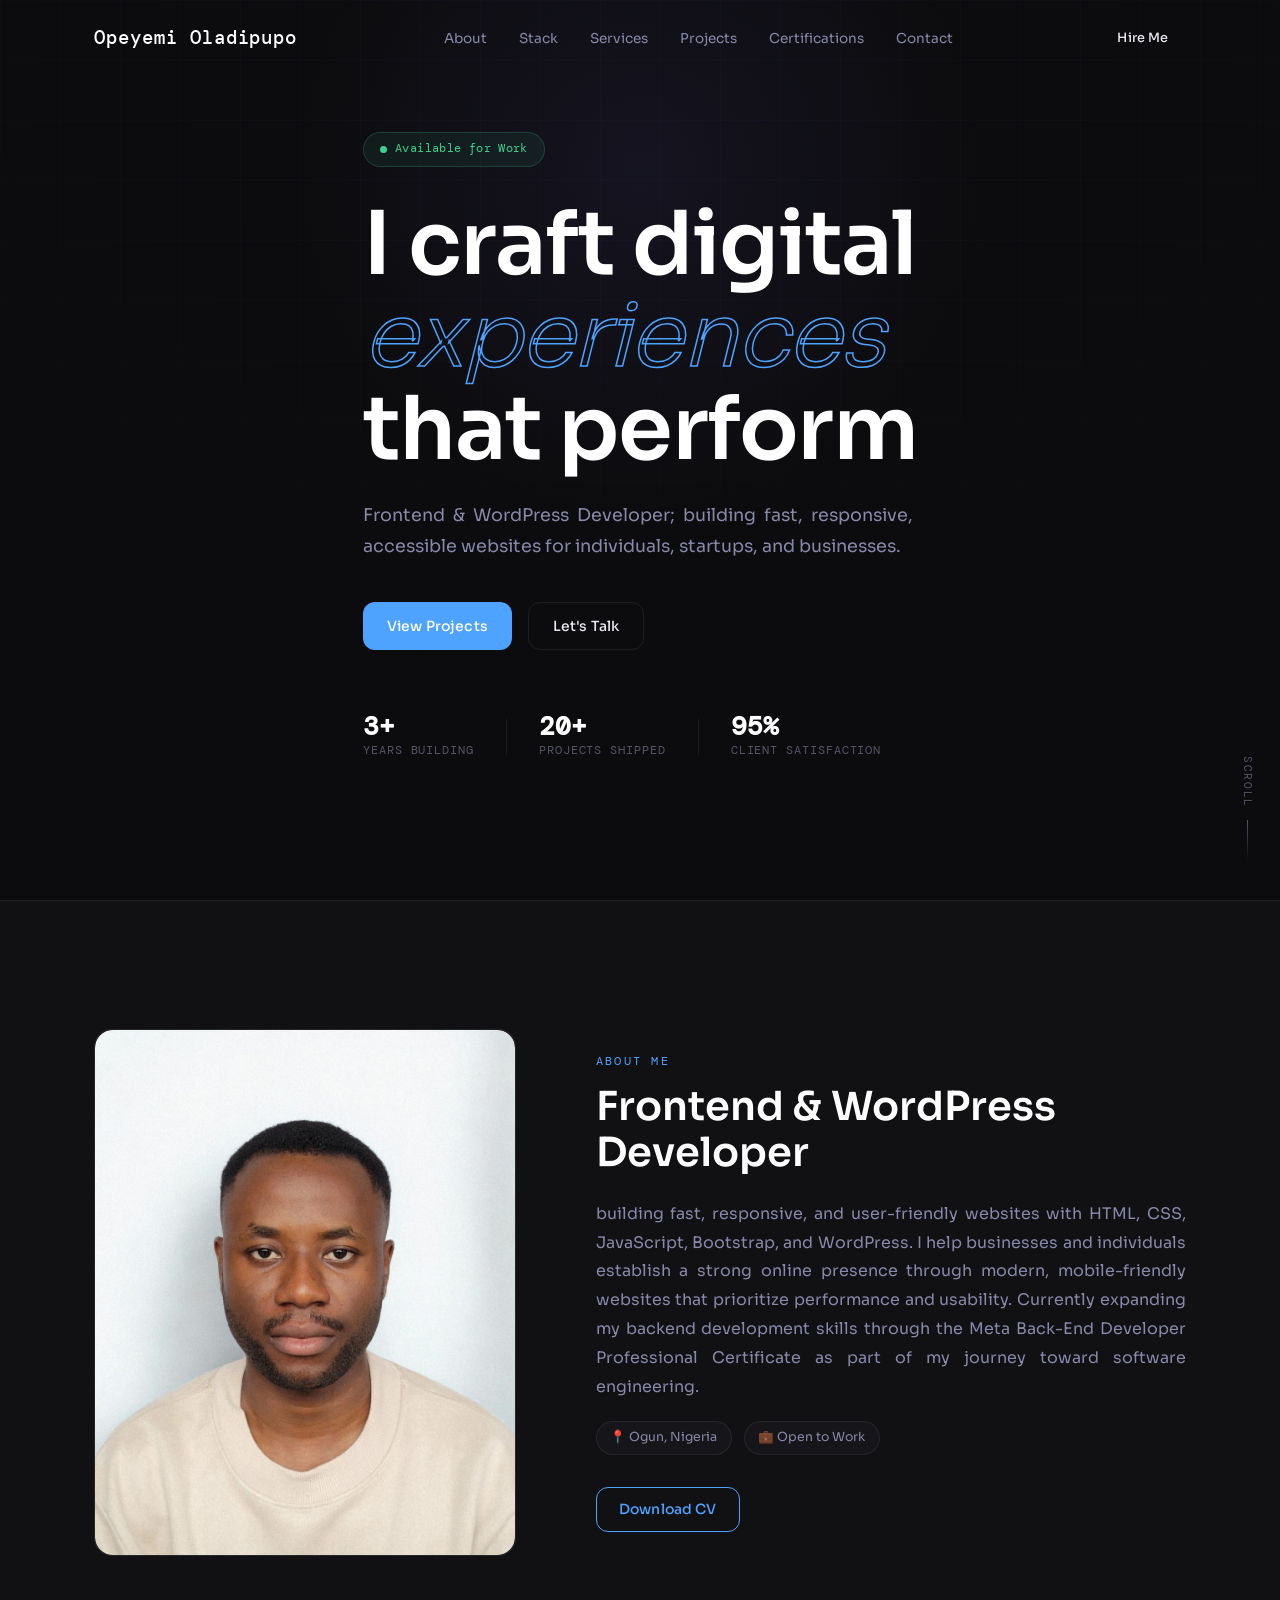
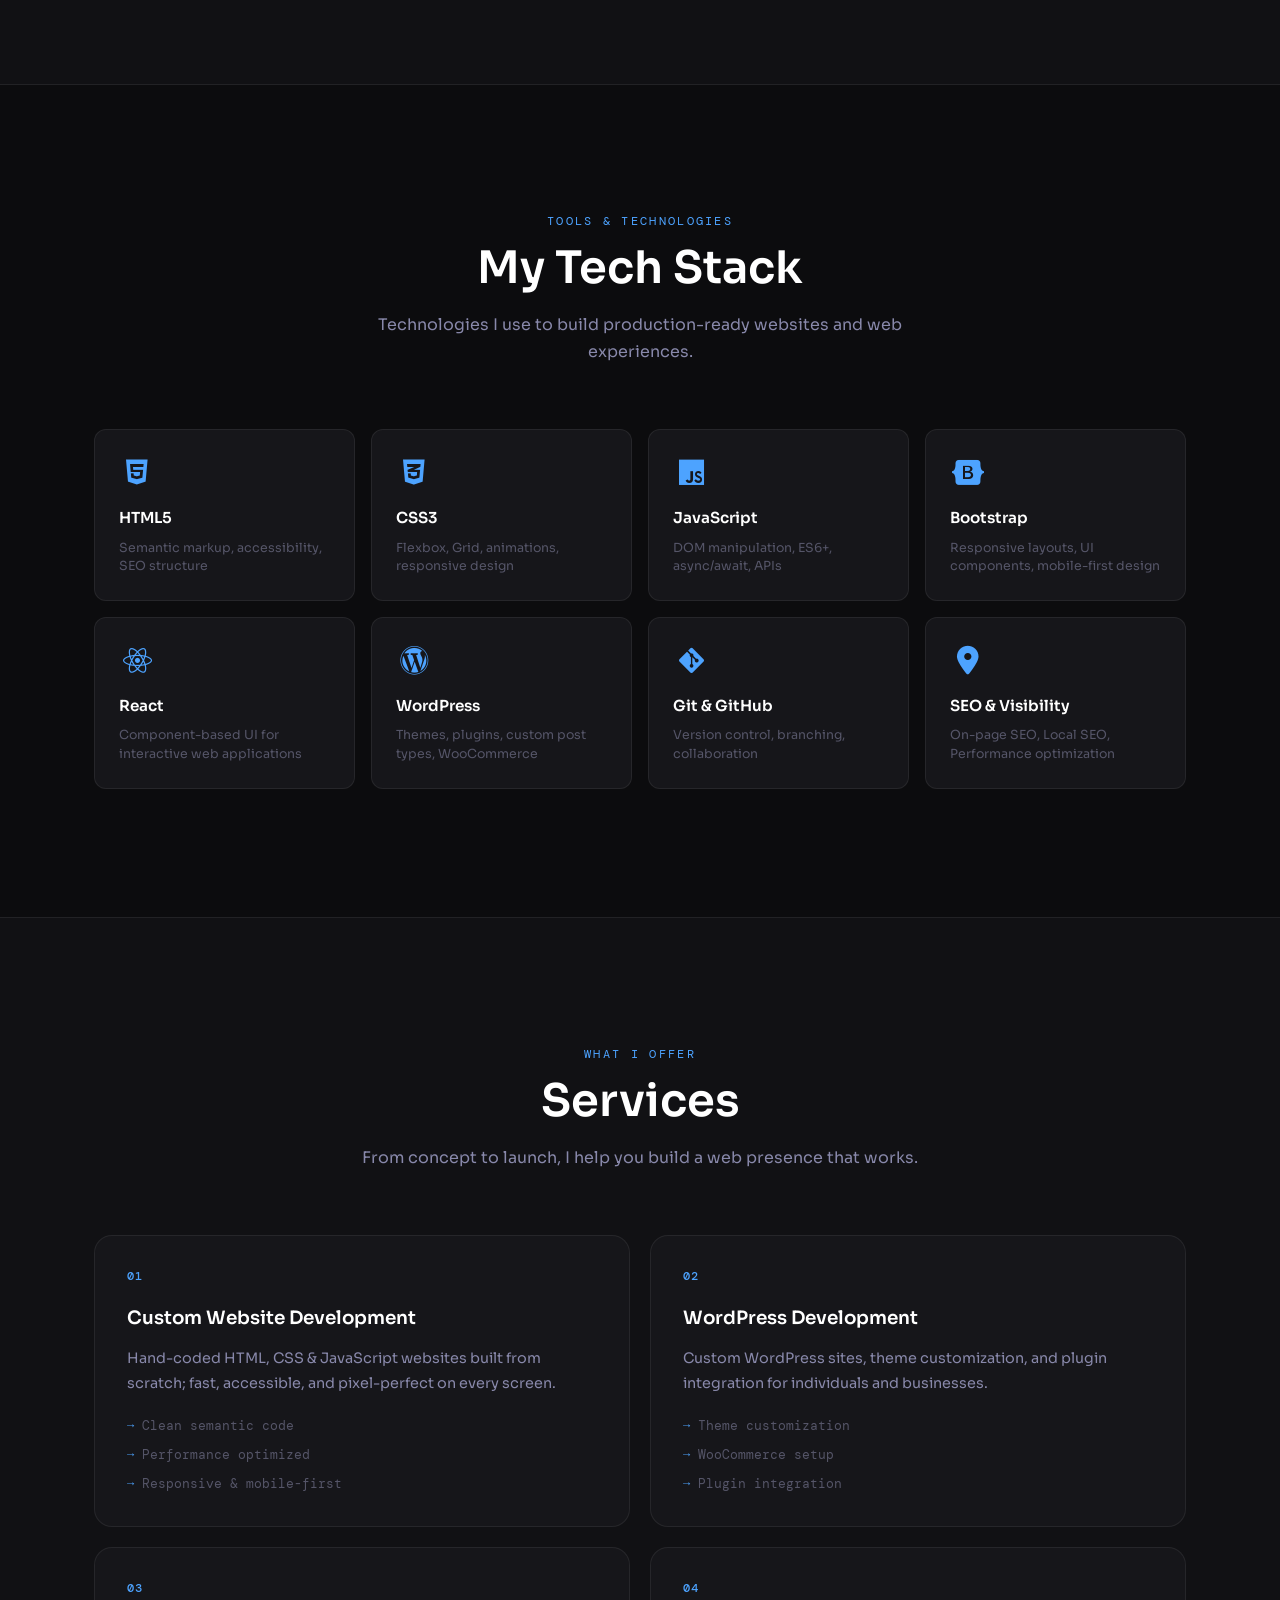
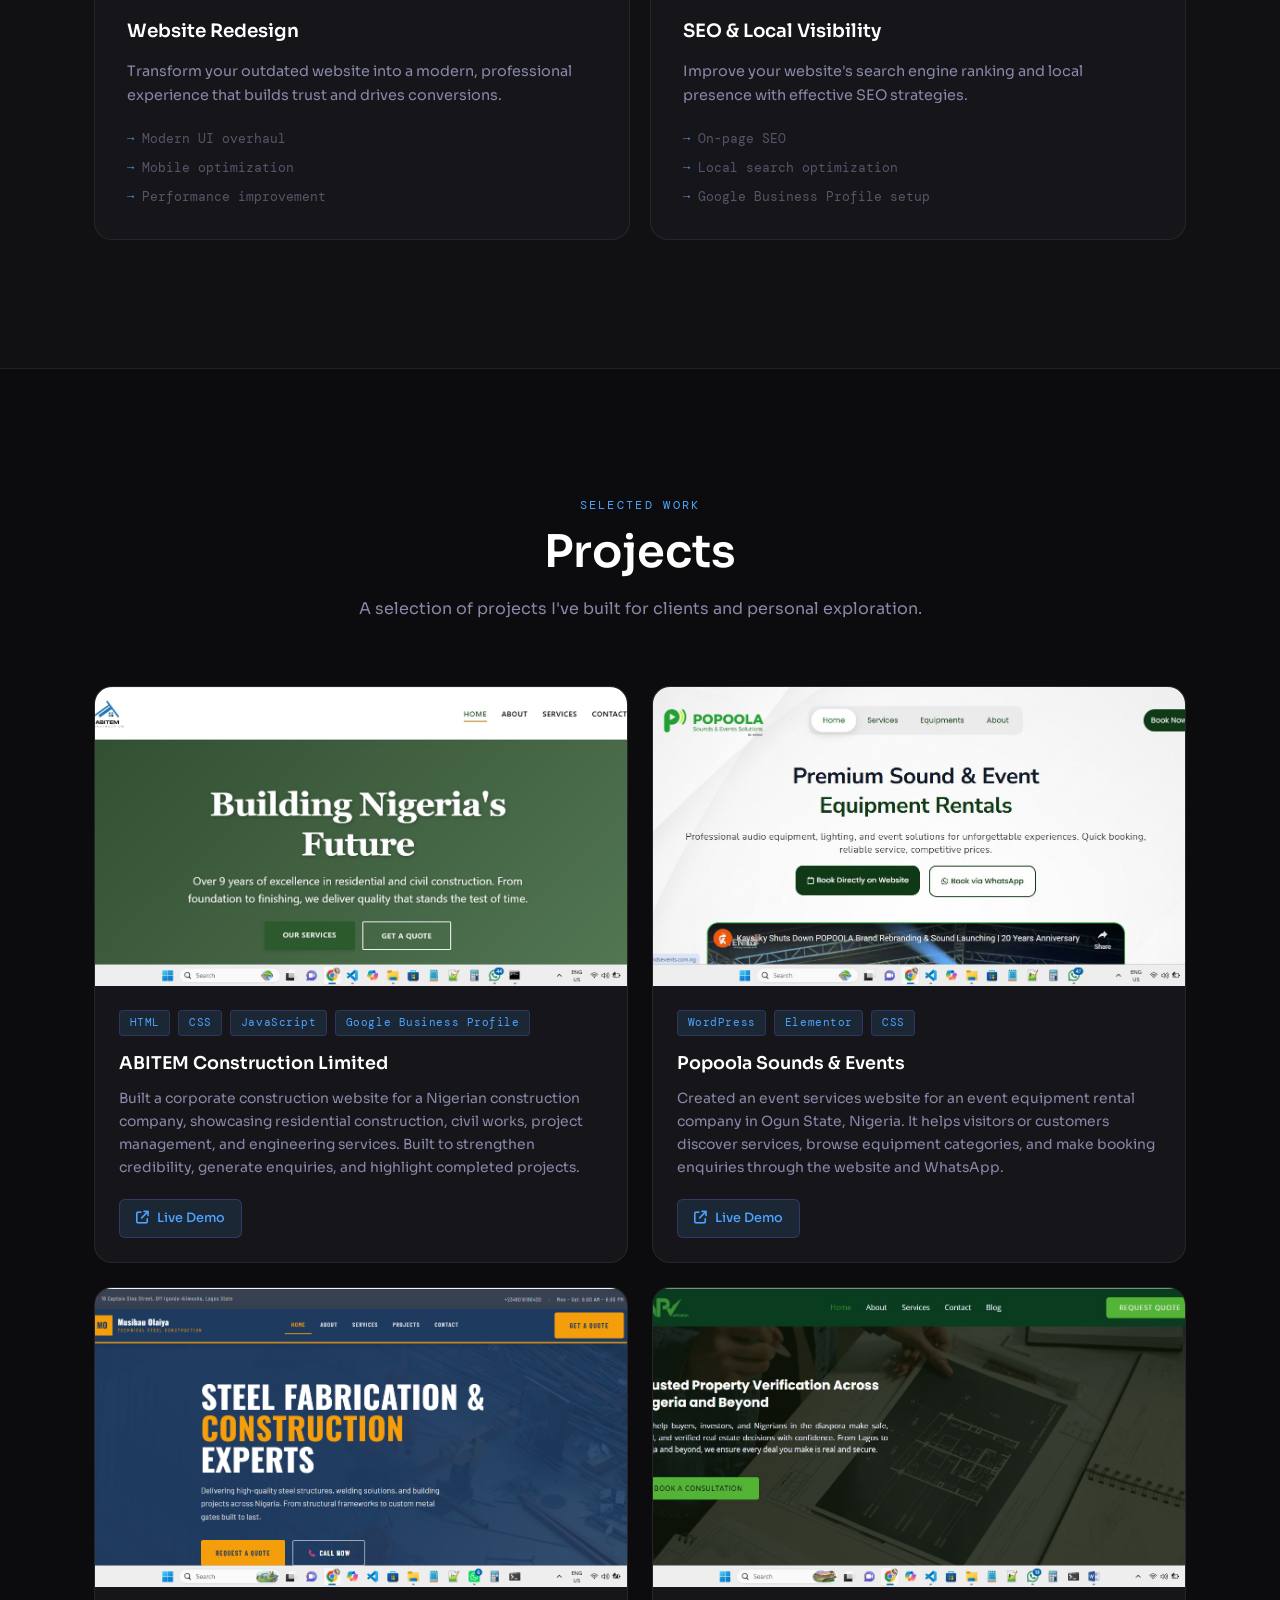
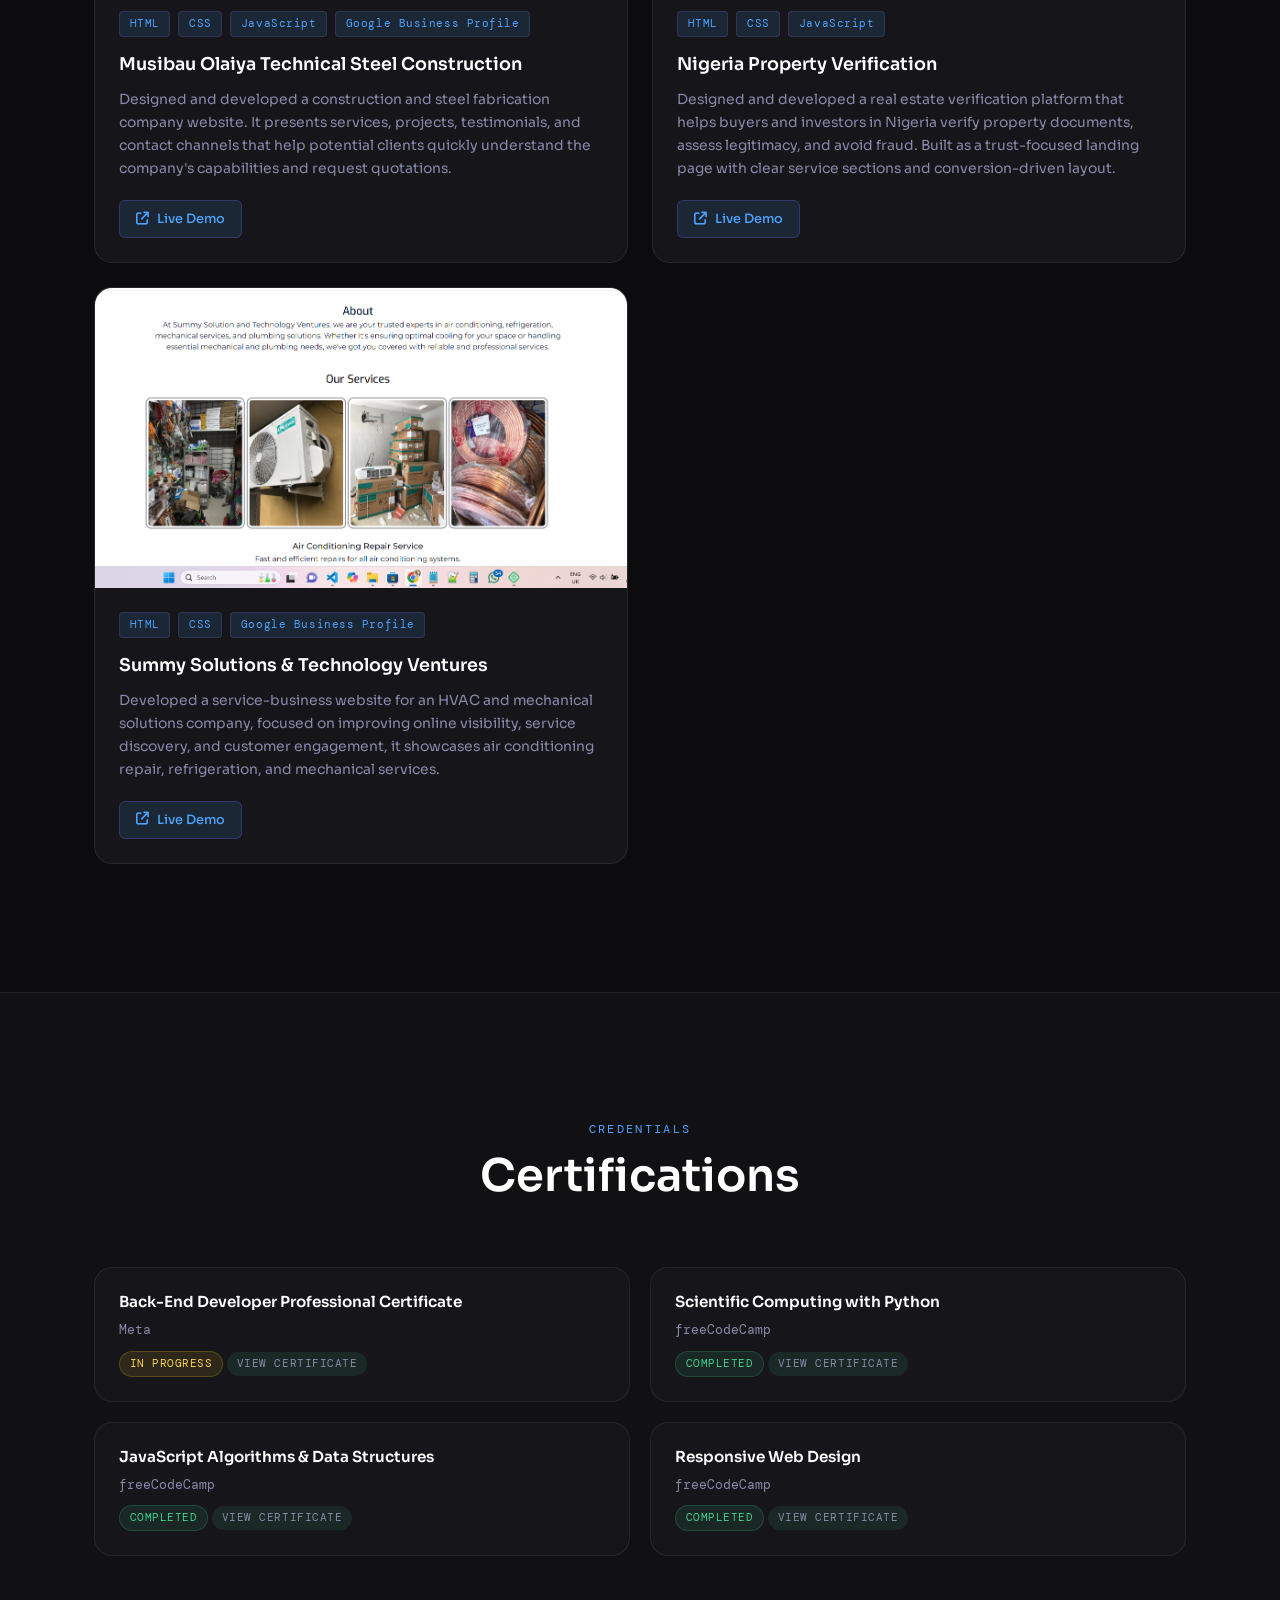
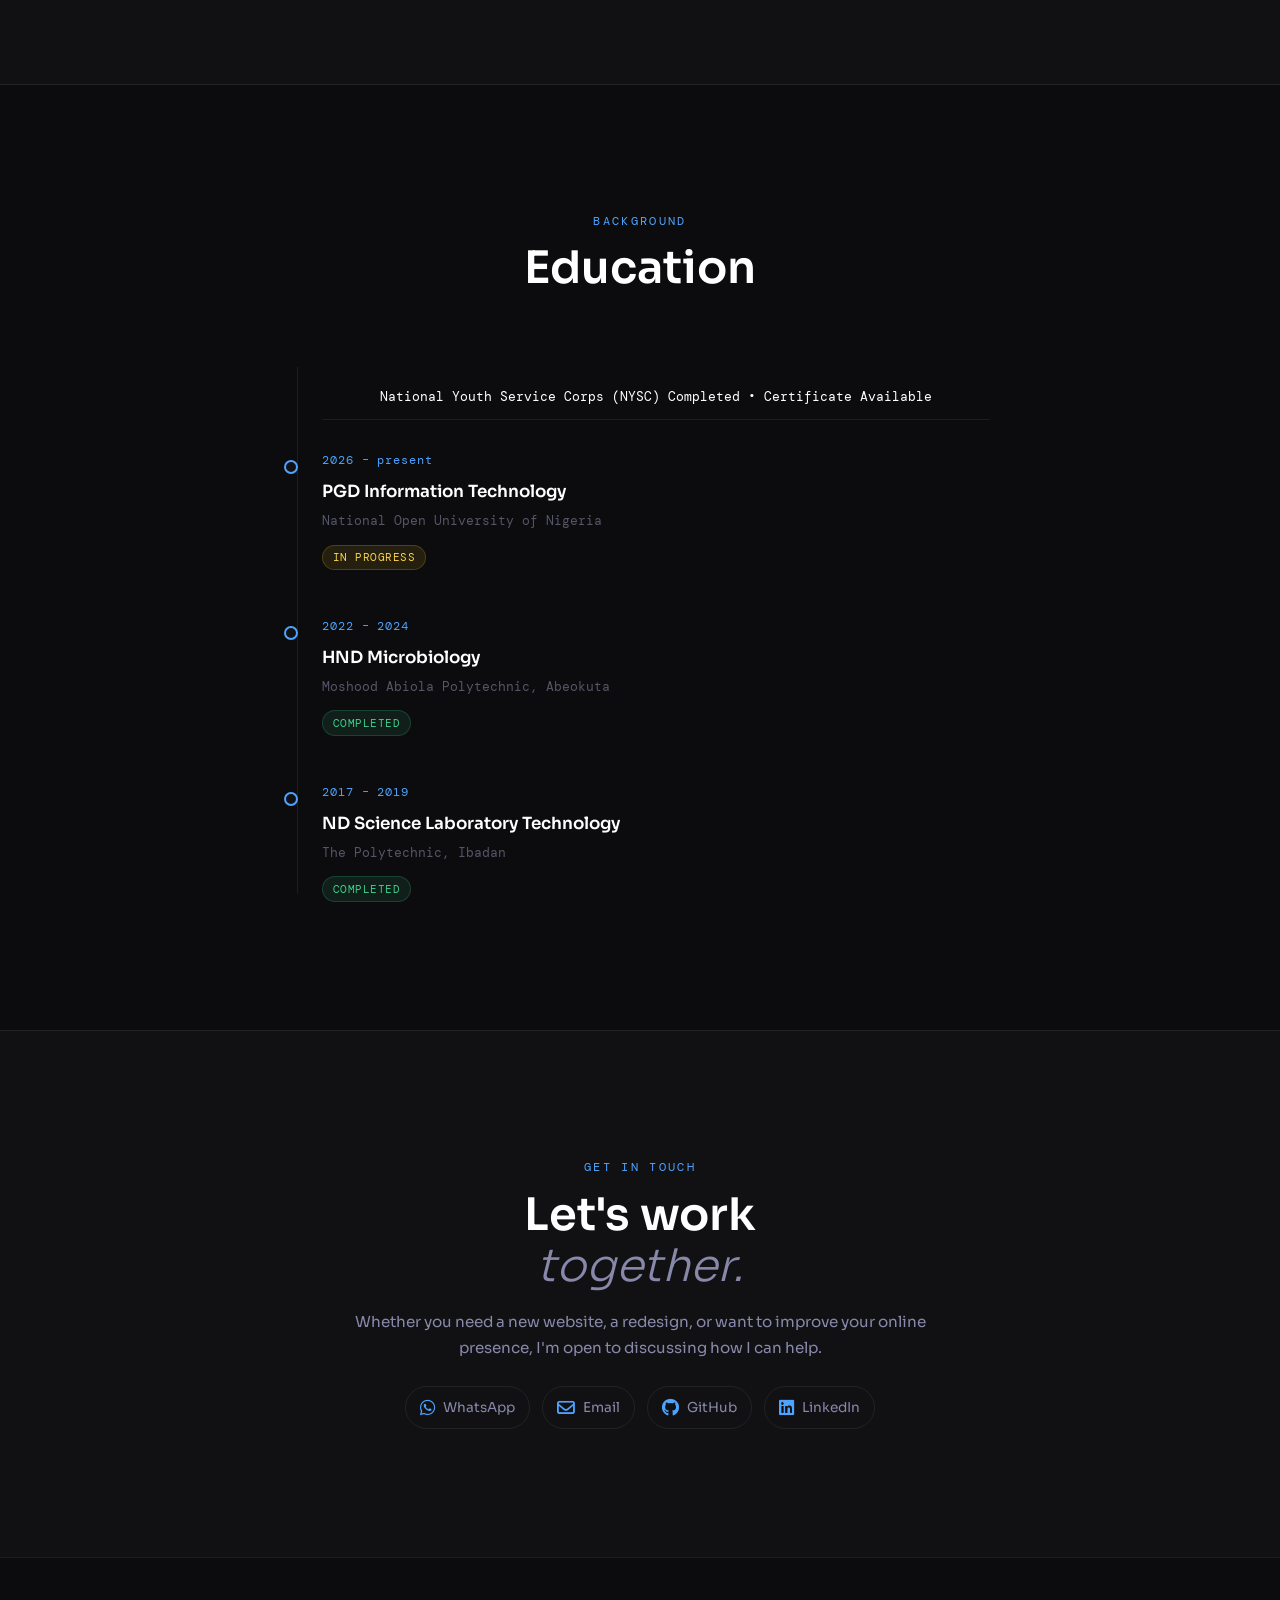
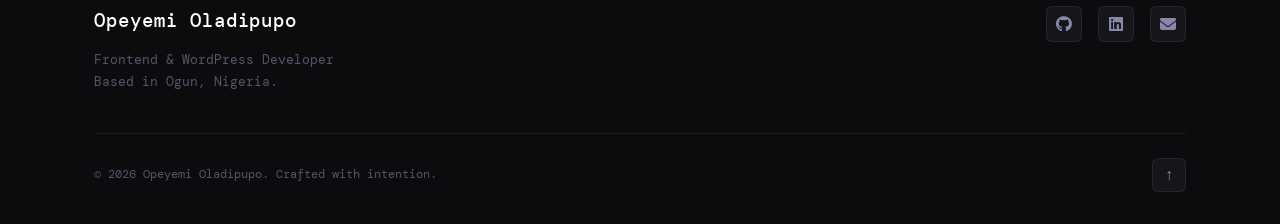
==== commit 4459dde7: "Update portfolio content" ====
--- a/index.html
+++ b/index.html
@@ -392,8 +392,9 @@
             </div>
             <div class="project-body">
               <div class="project-tags">
-                <span class="tag">WordPress</span>
-                <span class="tag">Elementor</span>
+                <span class="tag">HTML</span>
+                <span class="tag">CSS</span>
+                <span class="tag">JavaScript</span>
               </div>
               <h3 class="project-title">Nigeria Property Verification</h3>
               <p class="project-desc">
@@ -535,7 +536,7 @@
             <div class="edu-dot"></div>
             <div class="edu-content">
               <div class="edu-year">2022 – 2024</div>
-              <h3 class="edu-degree">HND Science Laboratory Technology (Microbiology)</h3>
+              <h3 class="edu-degree">HND Microbiology</h3>
               <p class="edu-school">Moshood Abiola Polytechnic, Abeokuta</p>
               <span class="cert-status completed">Completed</span>
             </div>
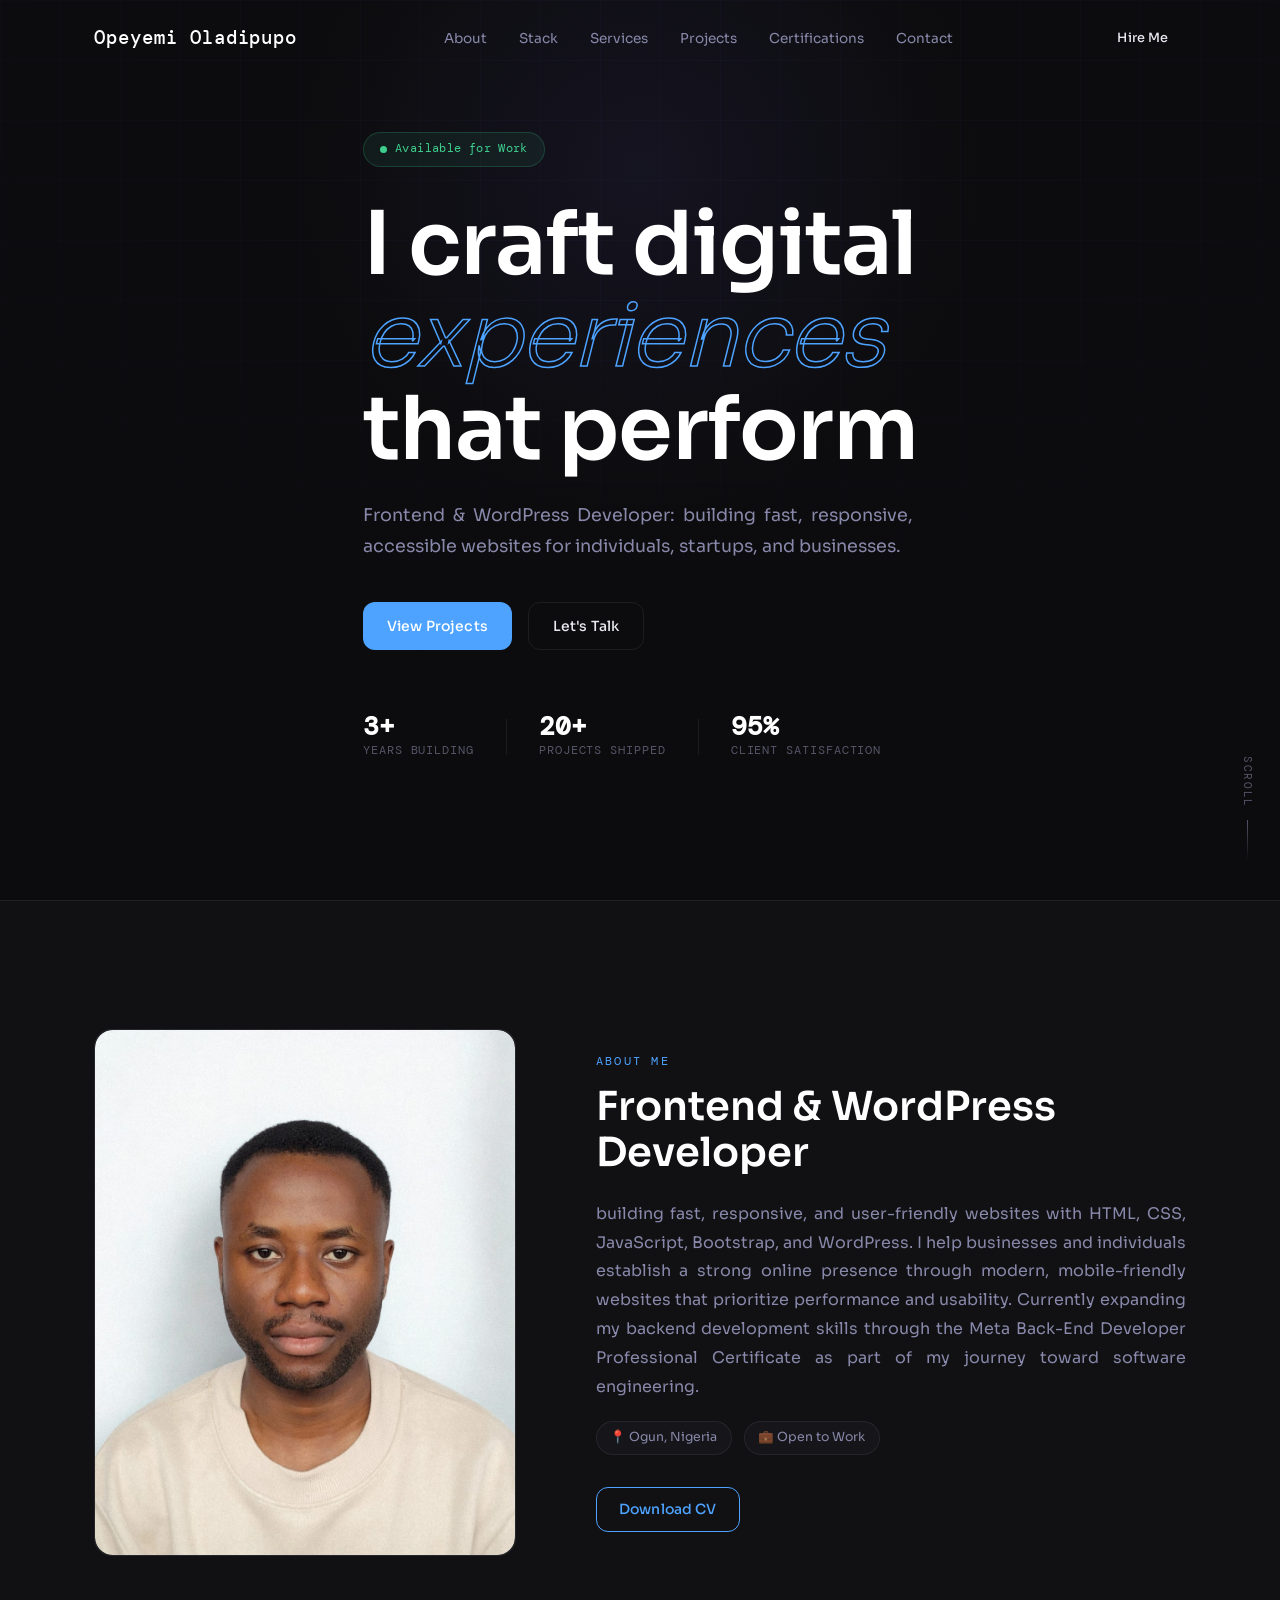
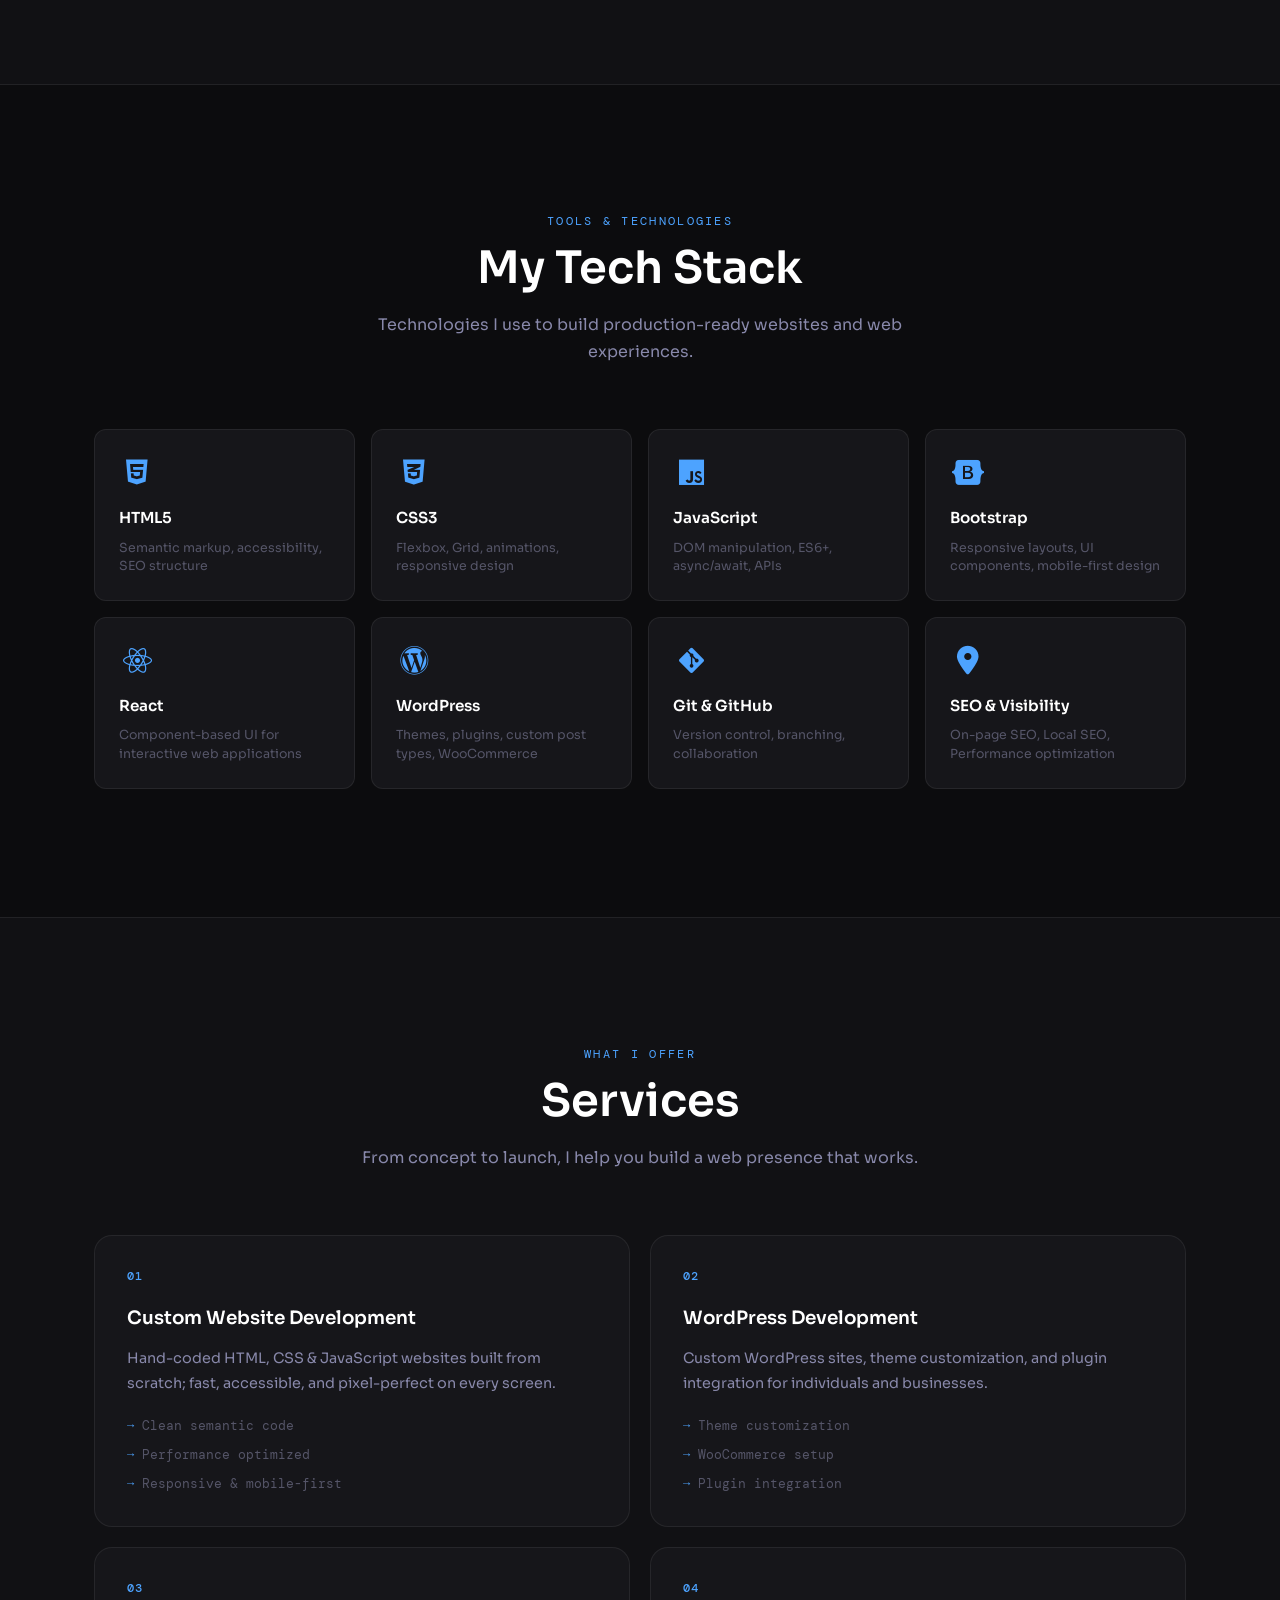
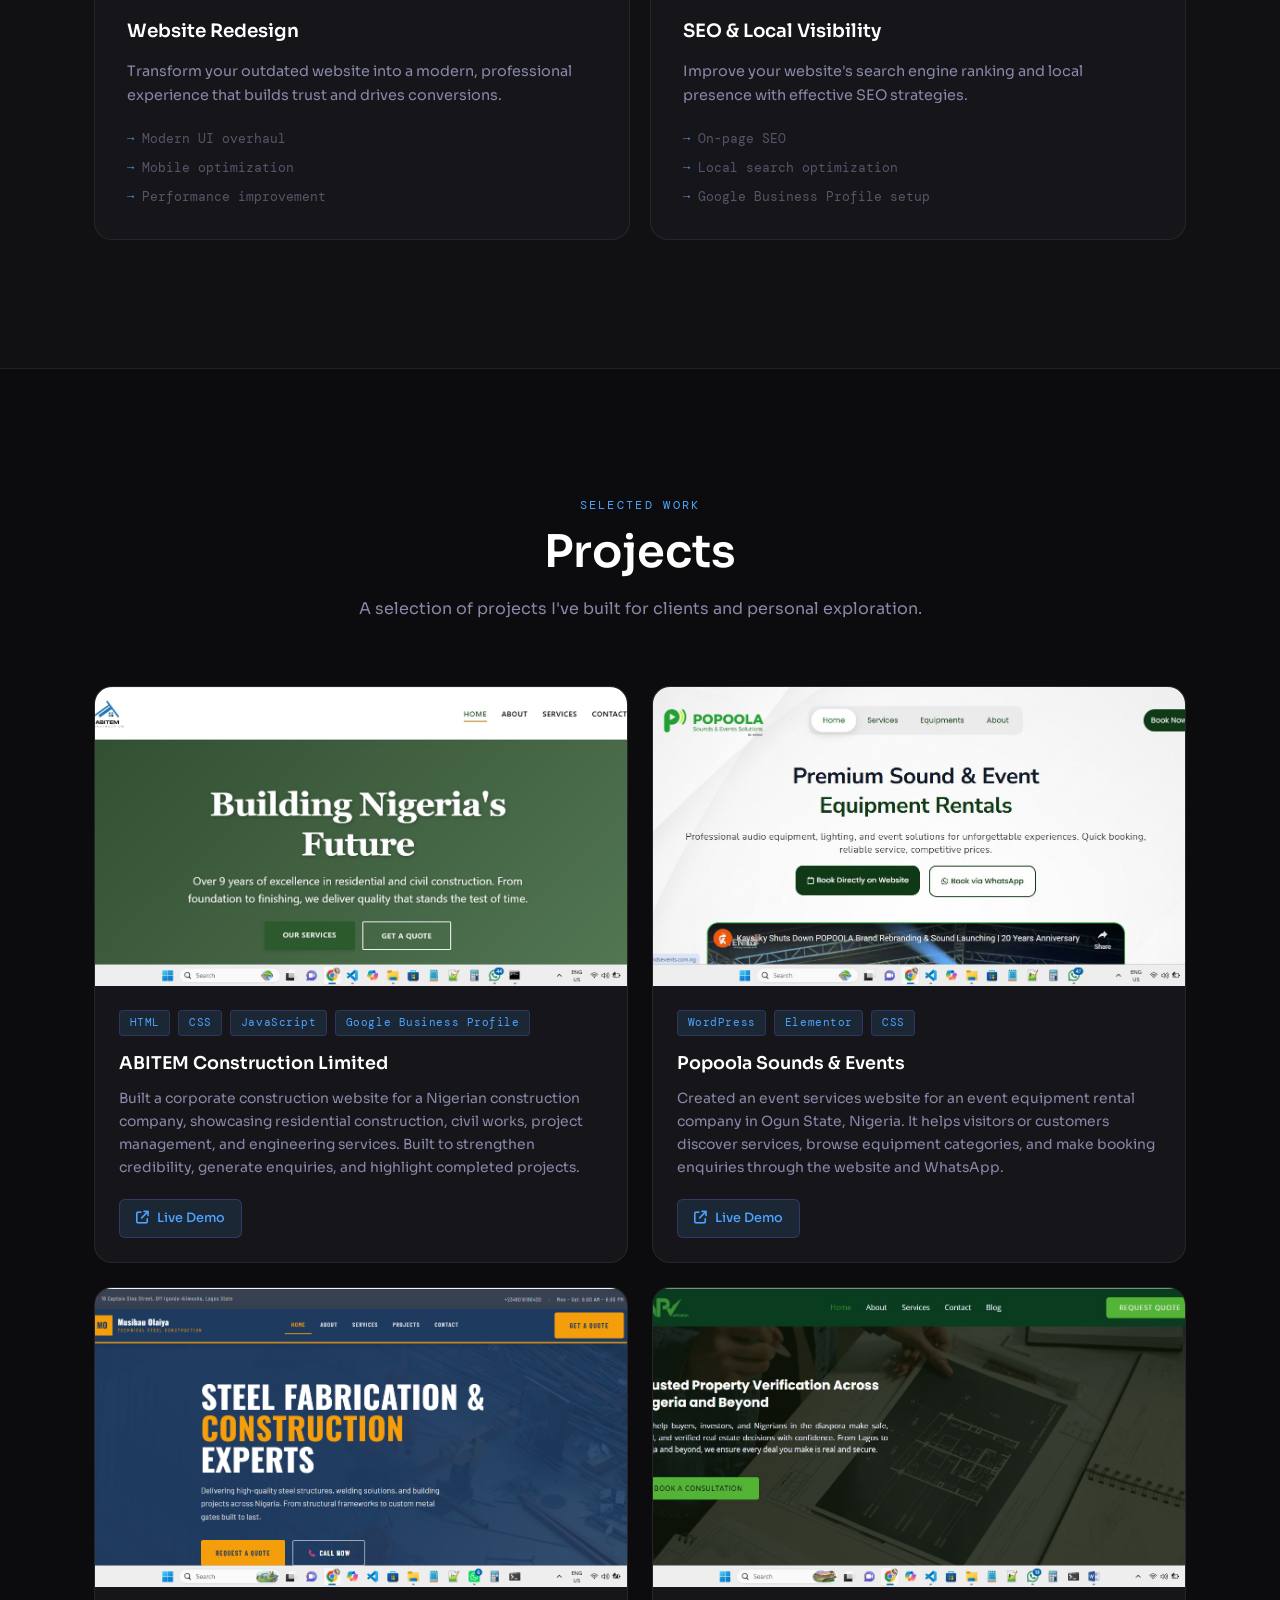
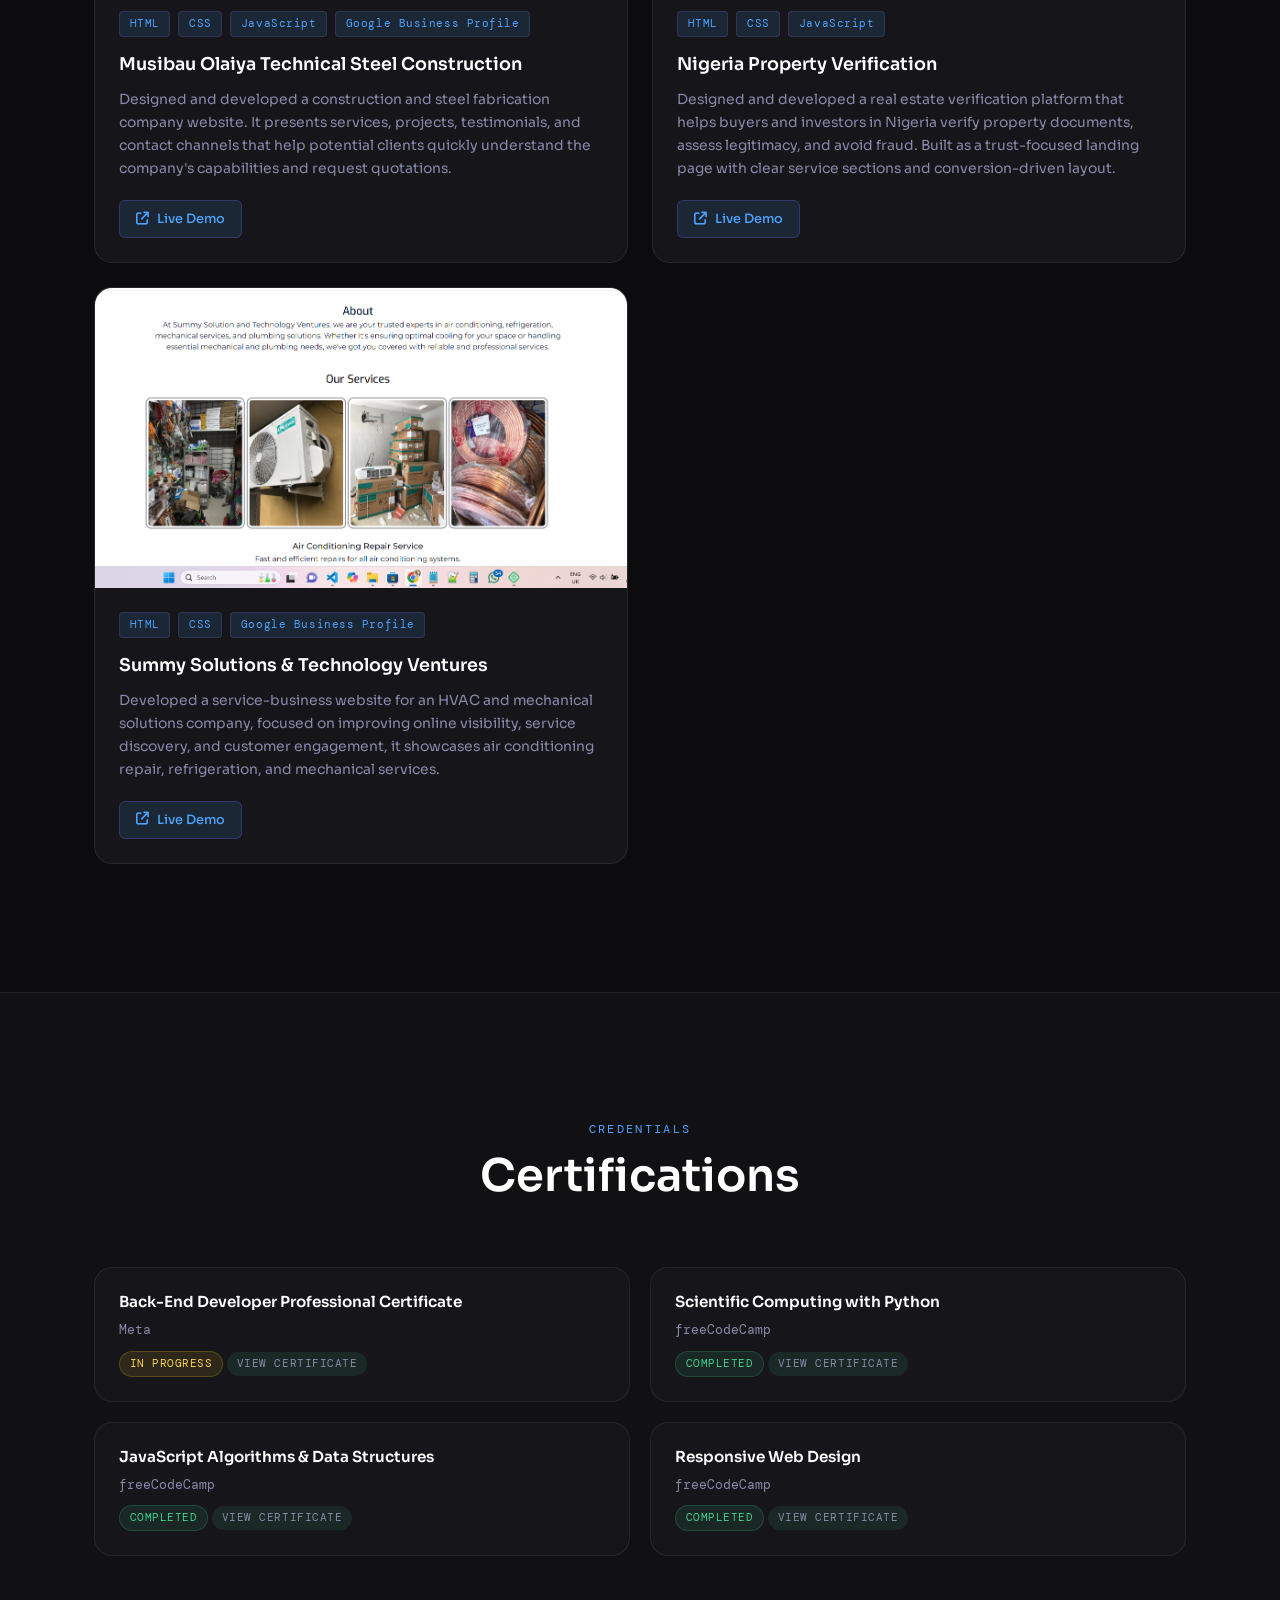
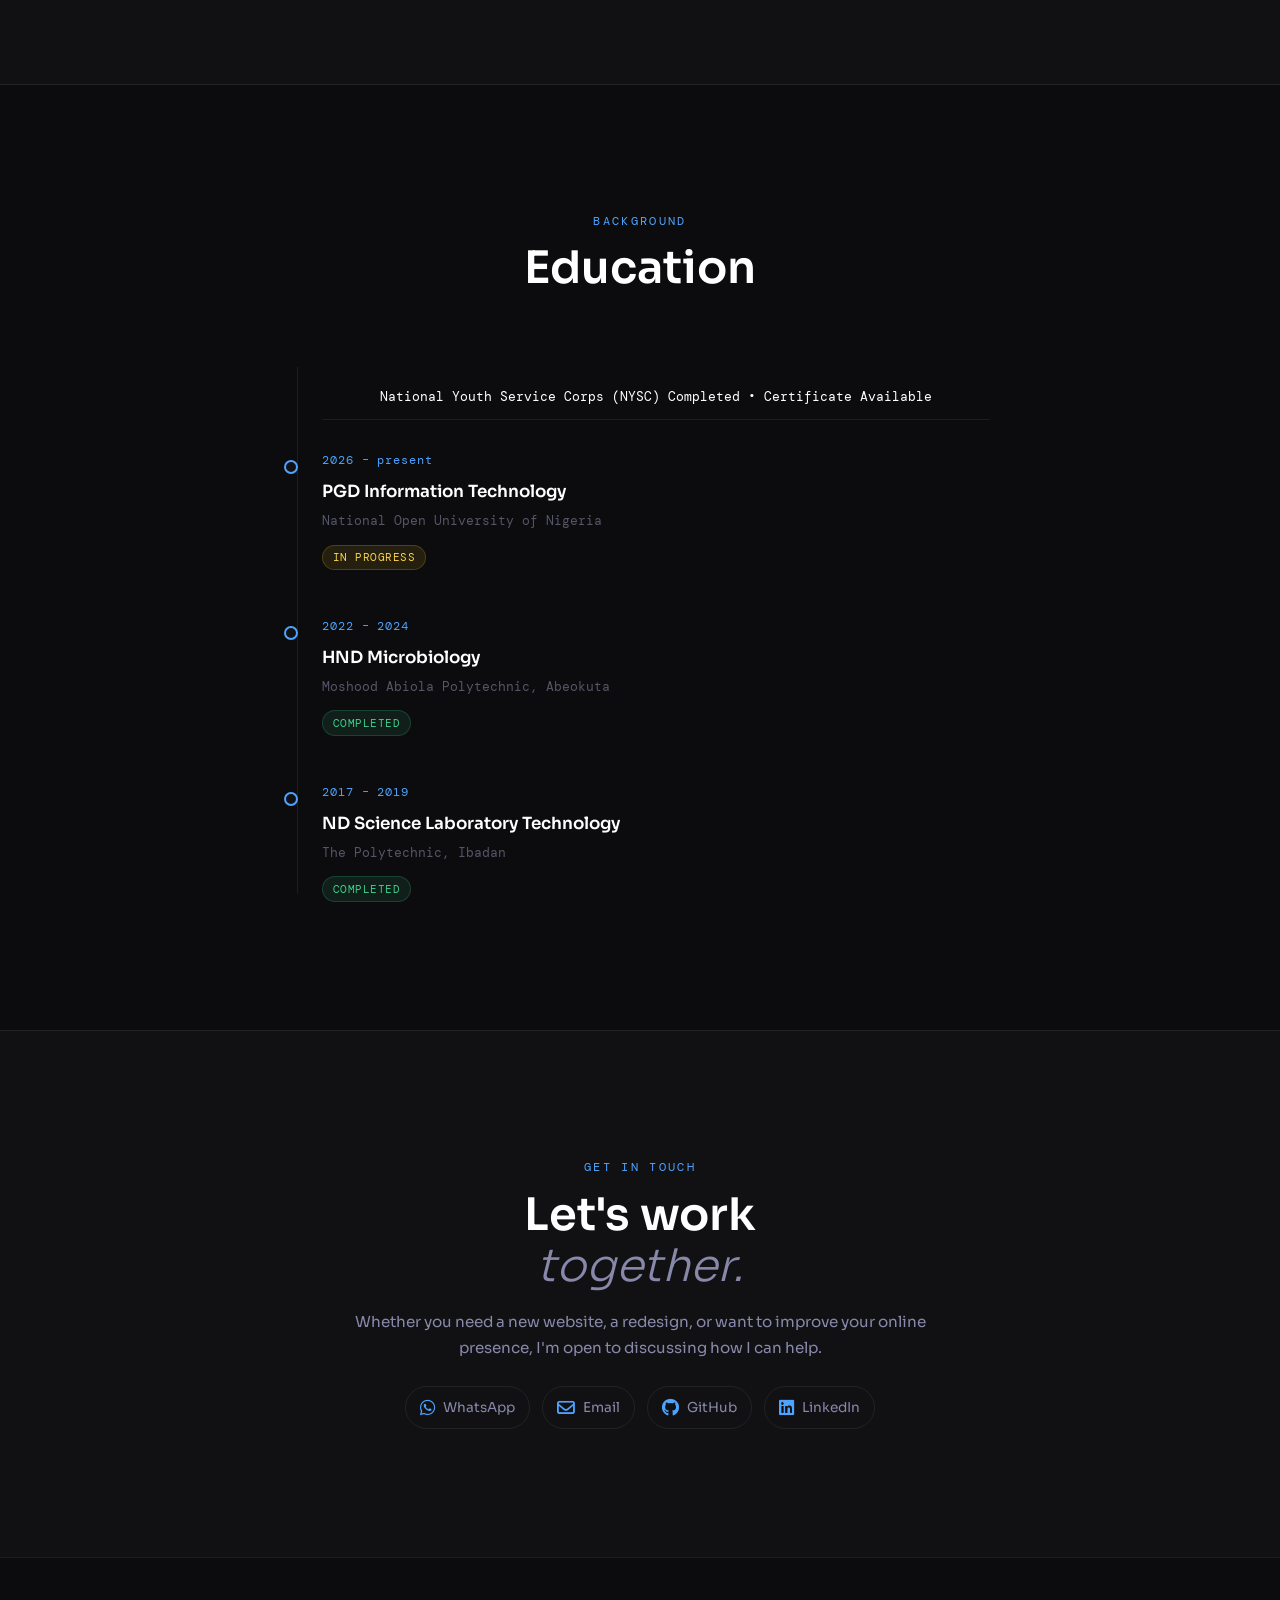
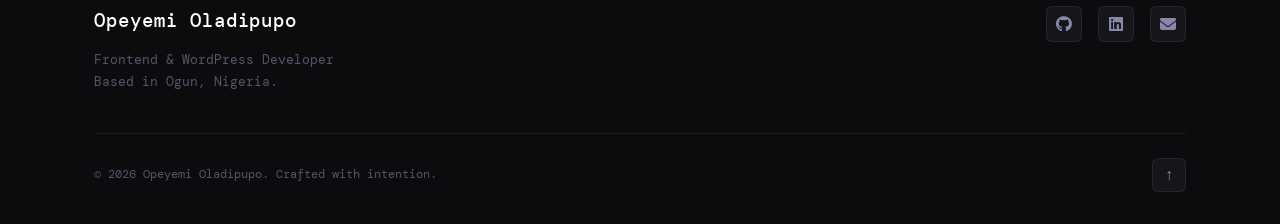
==== commit 115e41d1: "Update portfolio content" ====
--- a/index.html
+++ b/index.html
@@ -65,7 +65,7 @@
           that perform
         </h1>
         <p class="hero-sub reveal">
-          Frontend & WordPress Developer; building fast, responsive, accessible websites for individuals, startups, and businesses.
+          Frontend & WordPress Developer: building fast, responsive, accessible websites for individuals, startups, and businesses.
         </p>
         <div class="hero-actions reveal">
           <a href="#projects" class="btn btn-primary">View Projects</a>
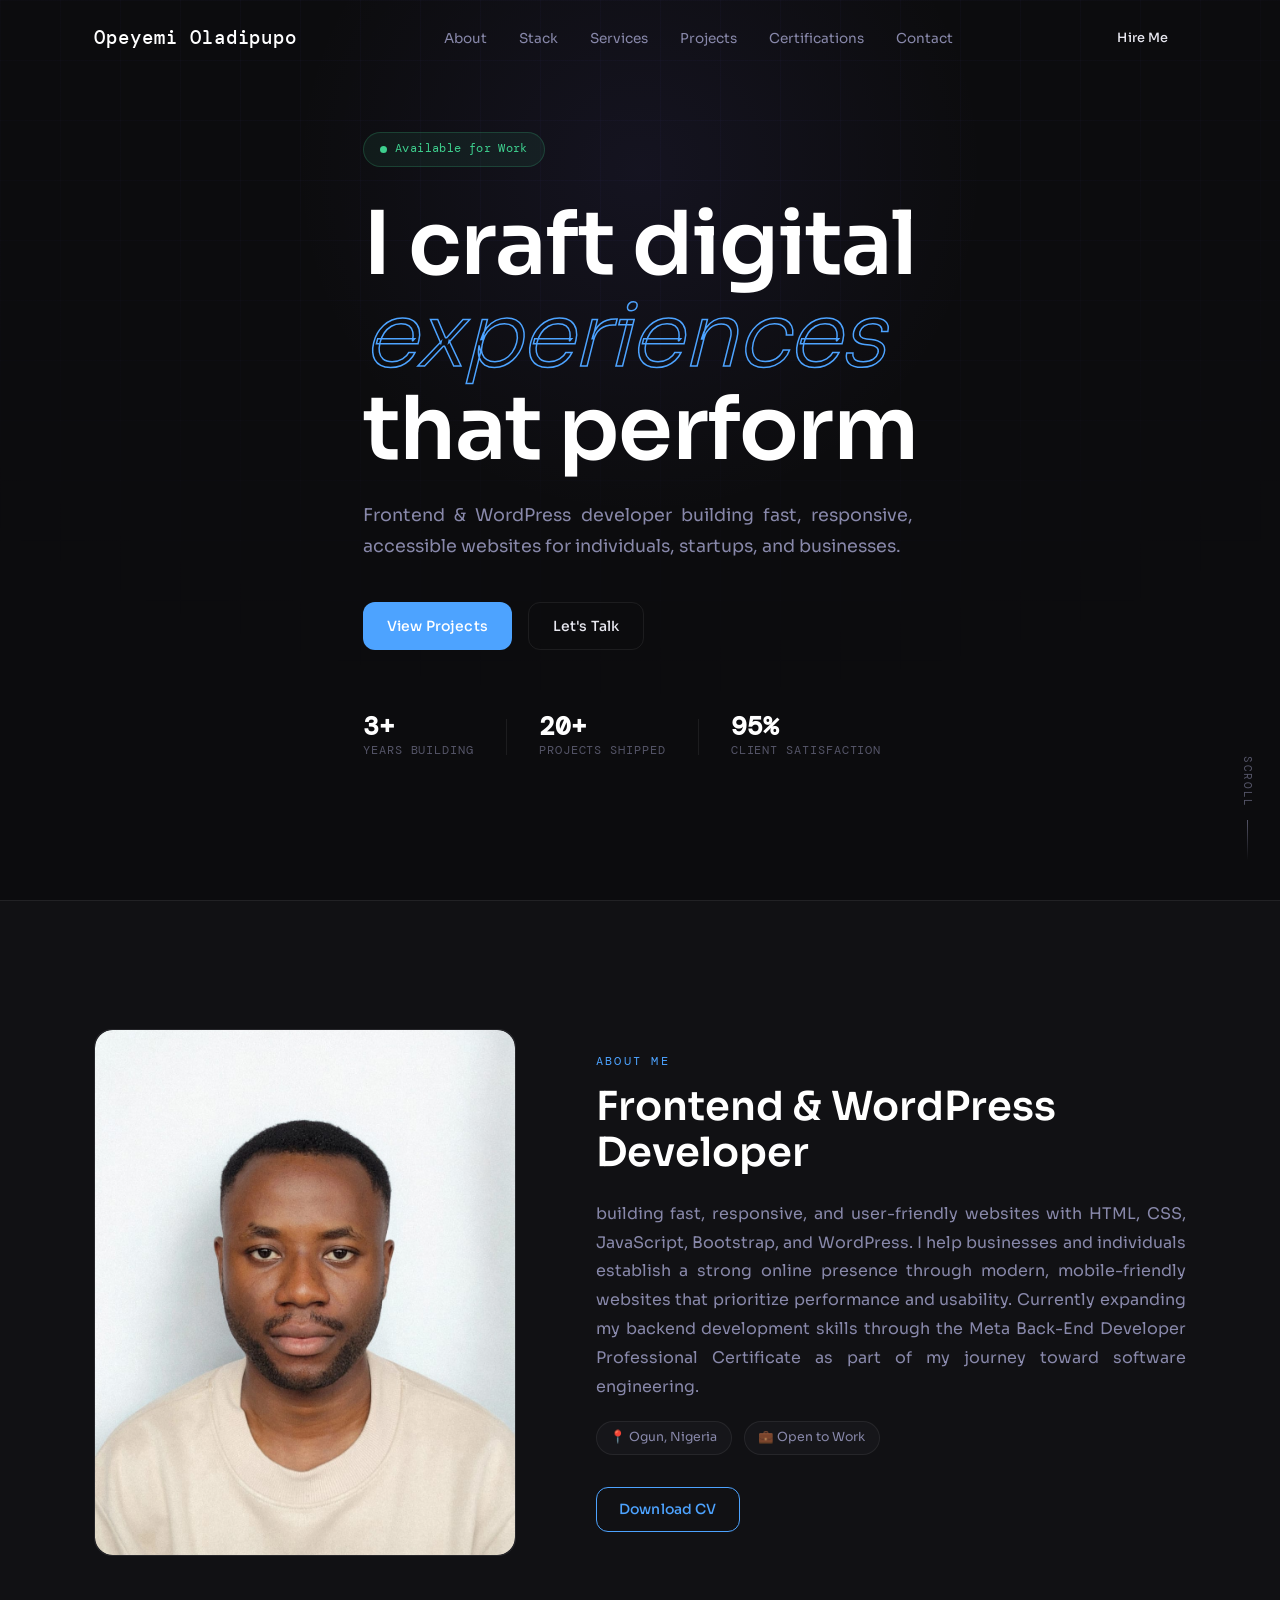
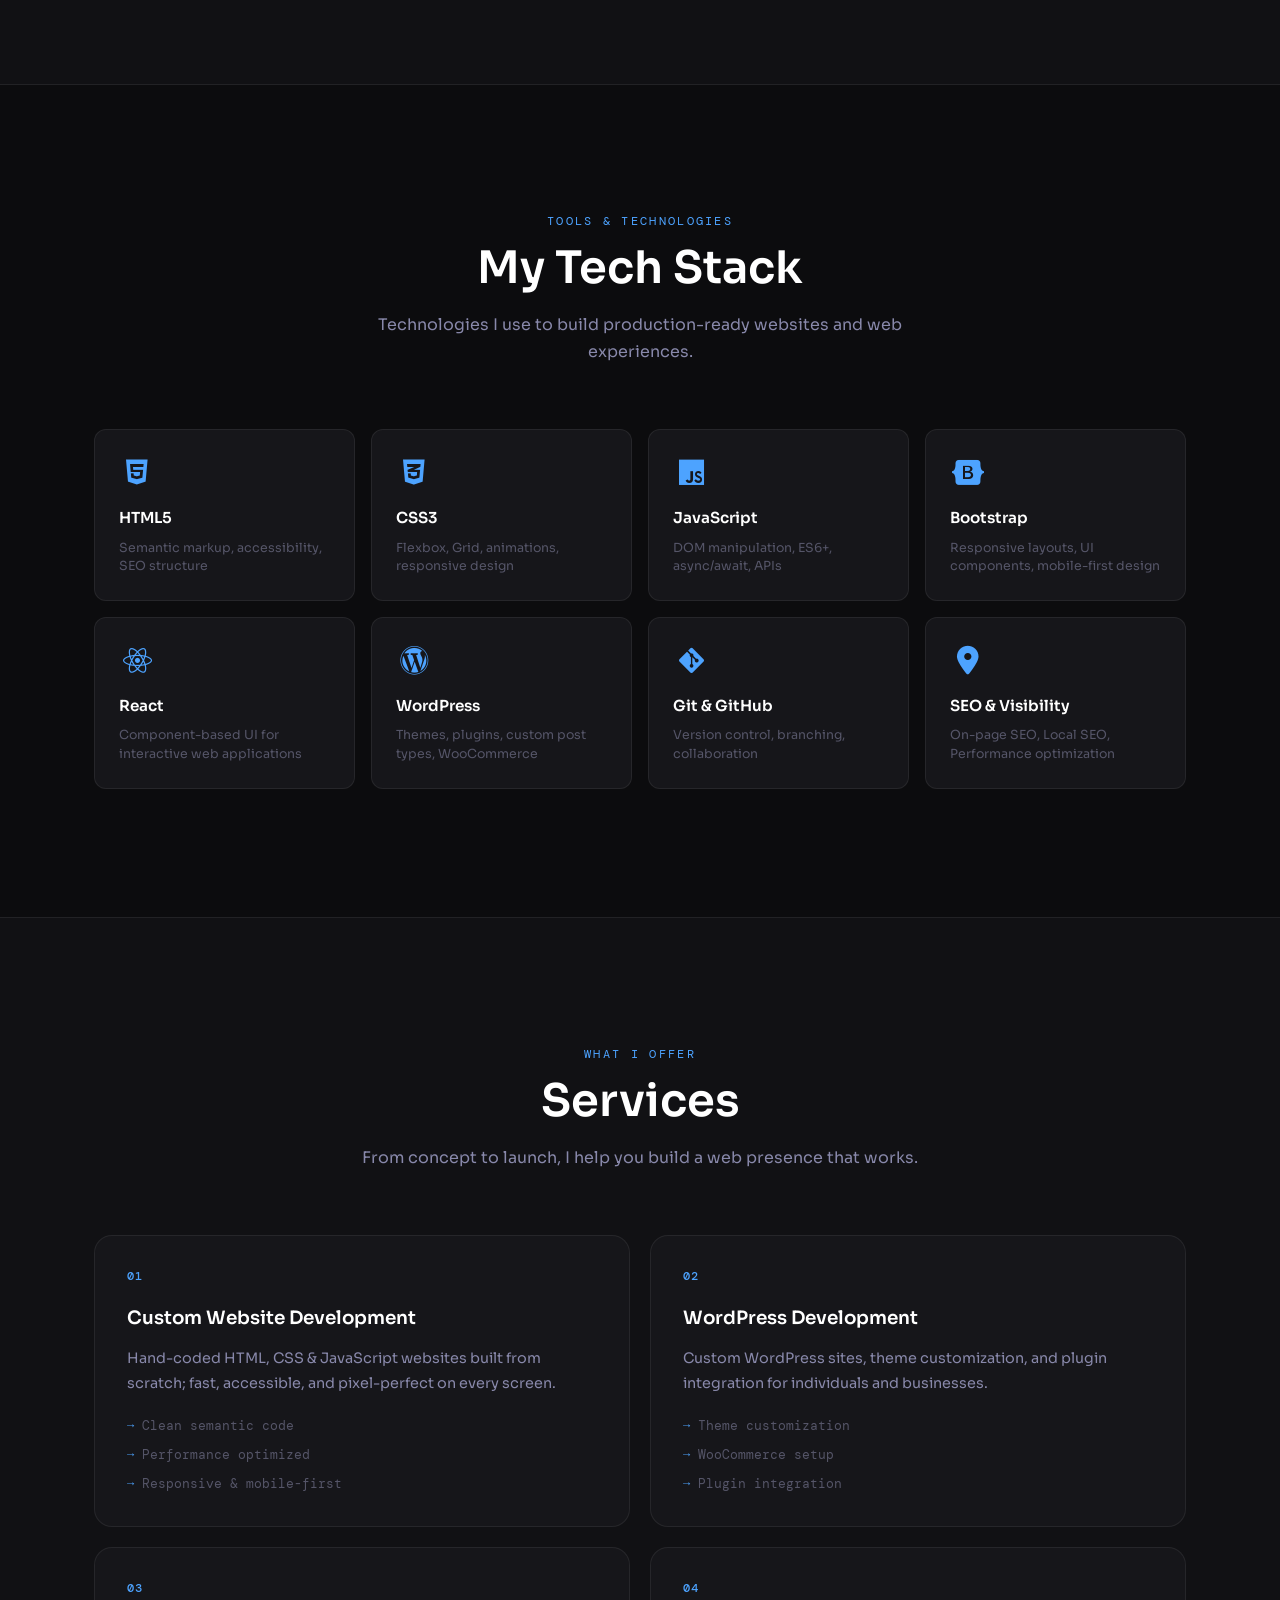
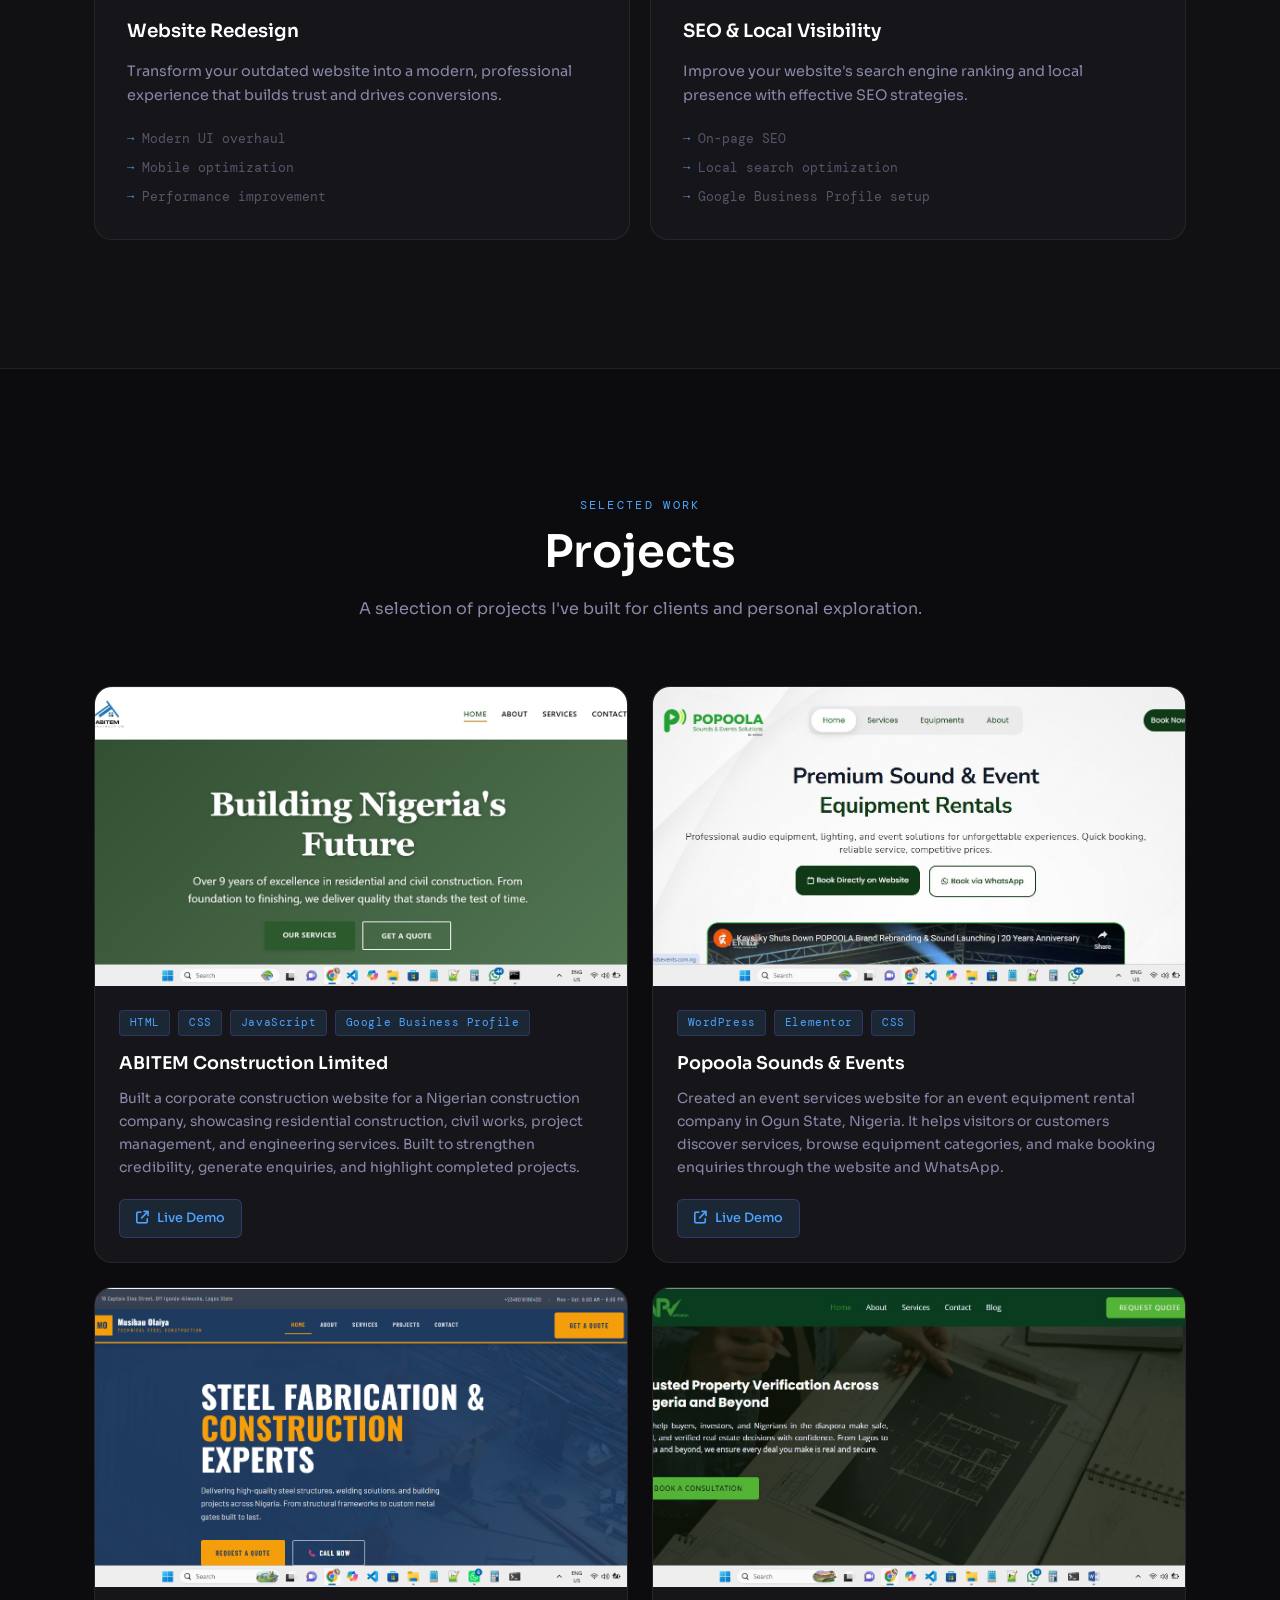
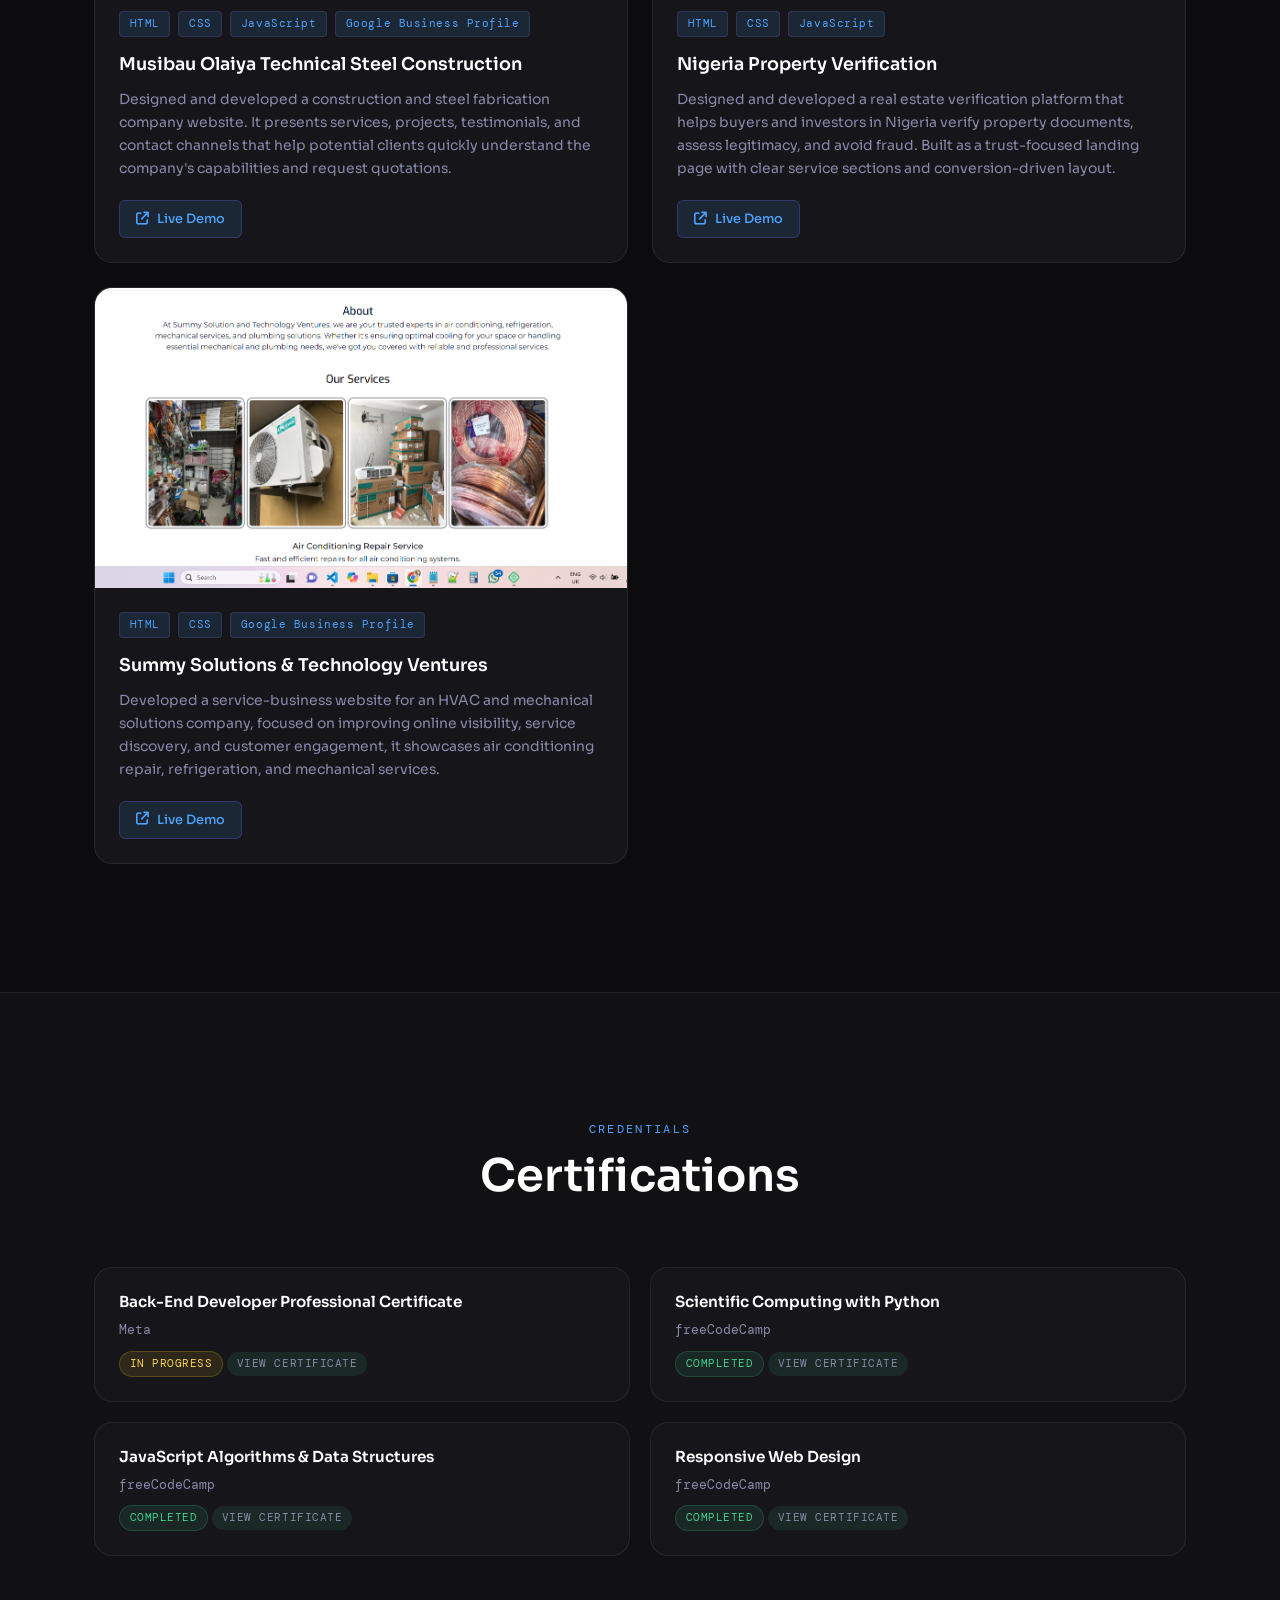
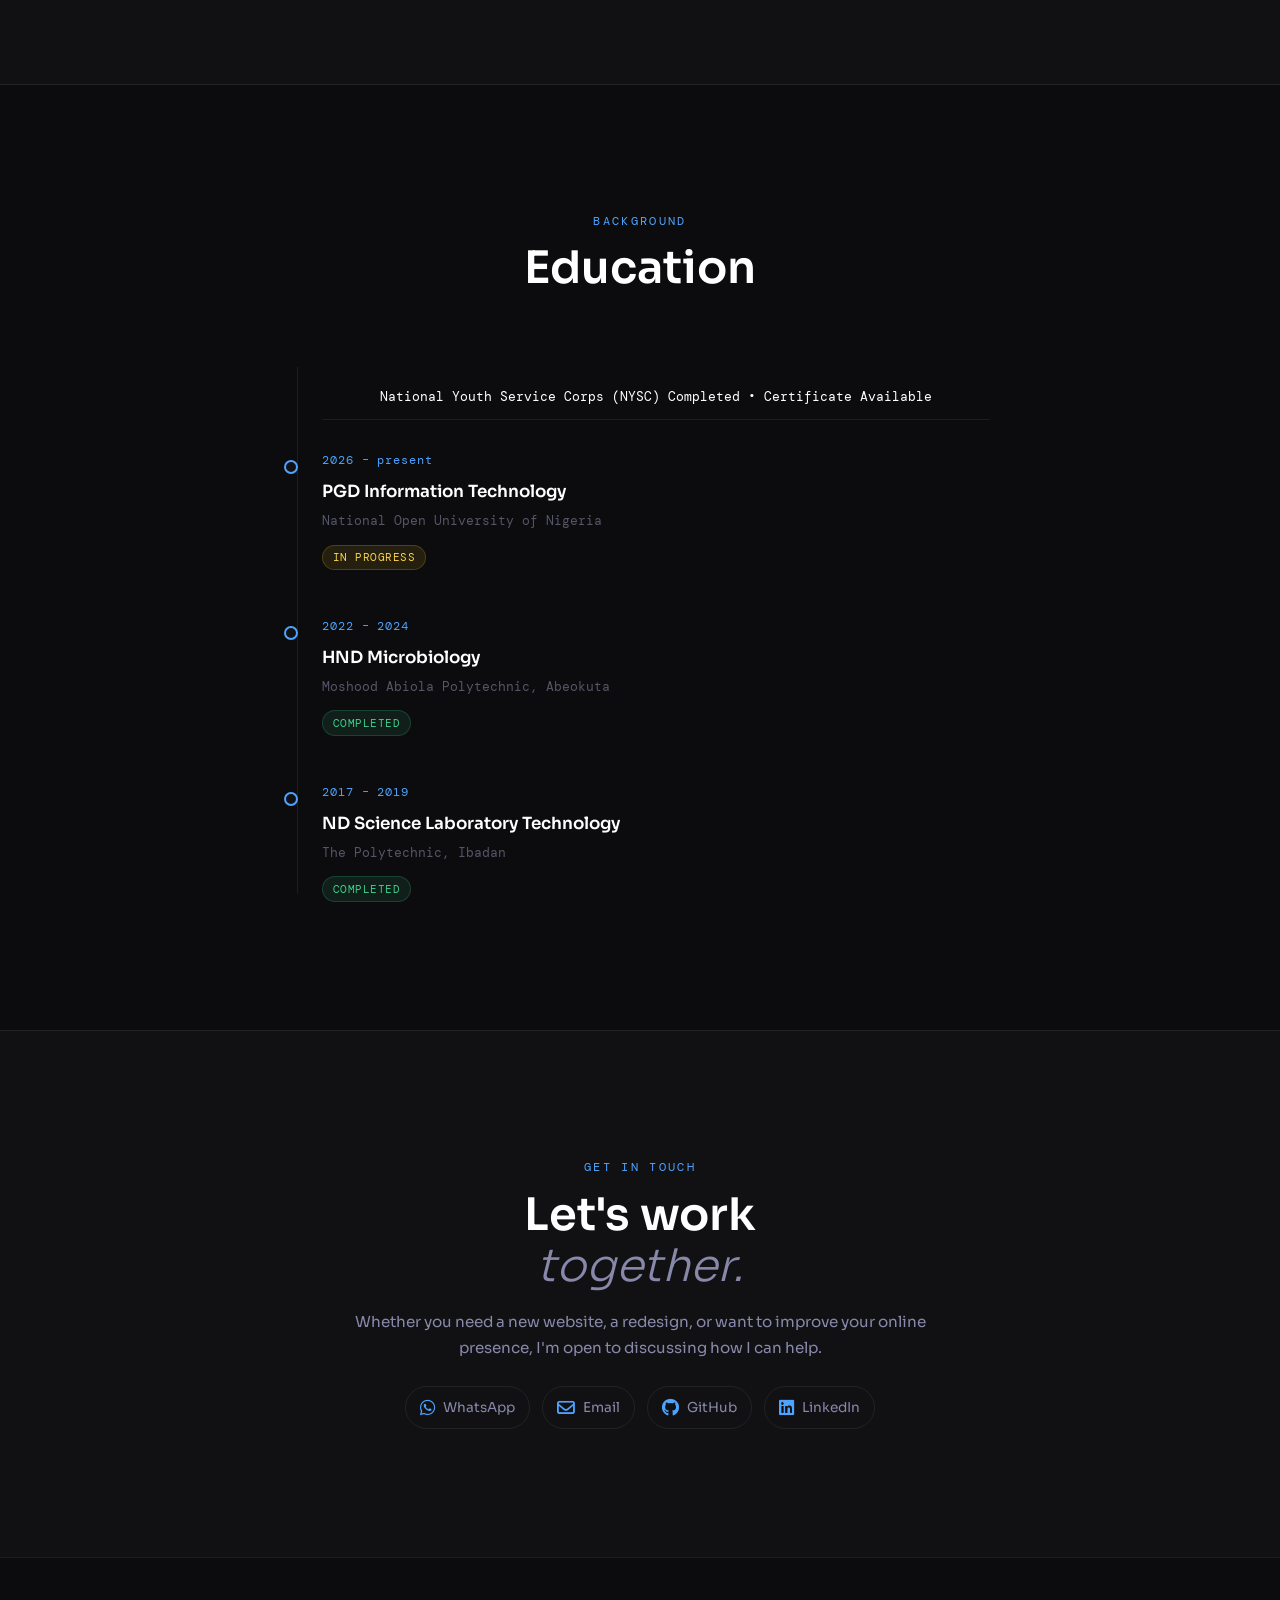
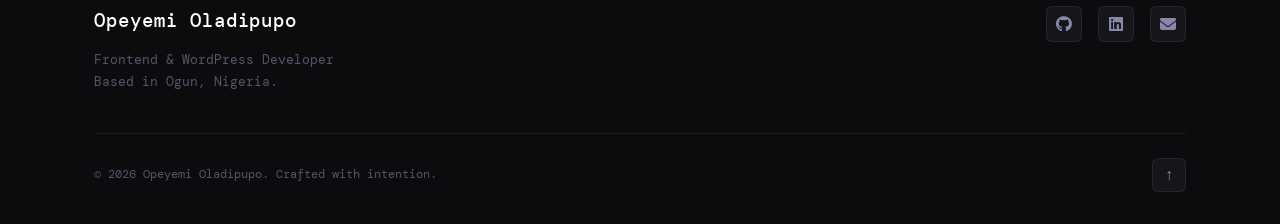
==== commit abb25038: "Update portfolio content" ====
--- a/index.html
+++ b/index.html
@@ -65,7 +65,7 @@
           that perform
         </h1>
         <p class="hero-sub reveal">
-          Frontend & WordPress Developer: building fast, responsive, accessible websites for individuals, startups, and businesses.
+          Frontend & WordPress developer building fast, responsive, accessible websites for individuals, startups, and businesses.
         </p>
         <div class="hero-actions reveal">
           <a href="#projects" class="btn btn-primary">View Projects</a>
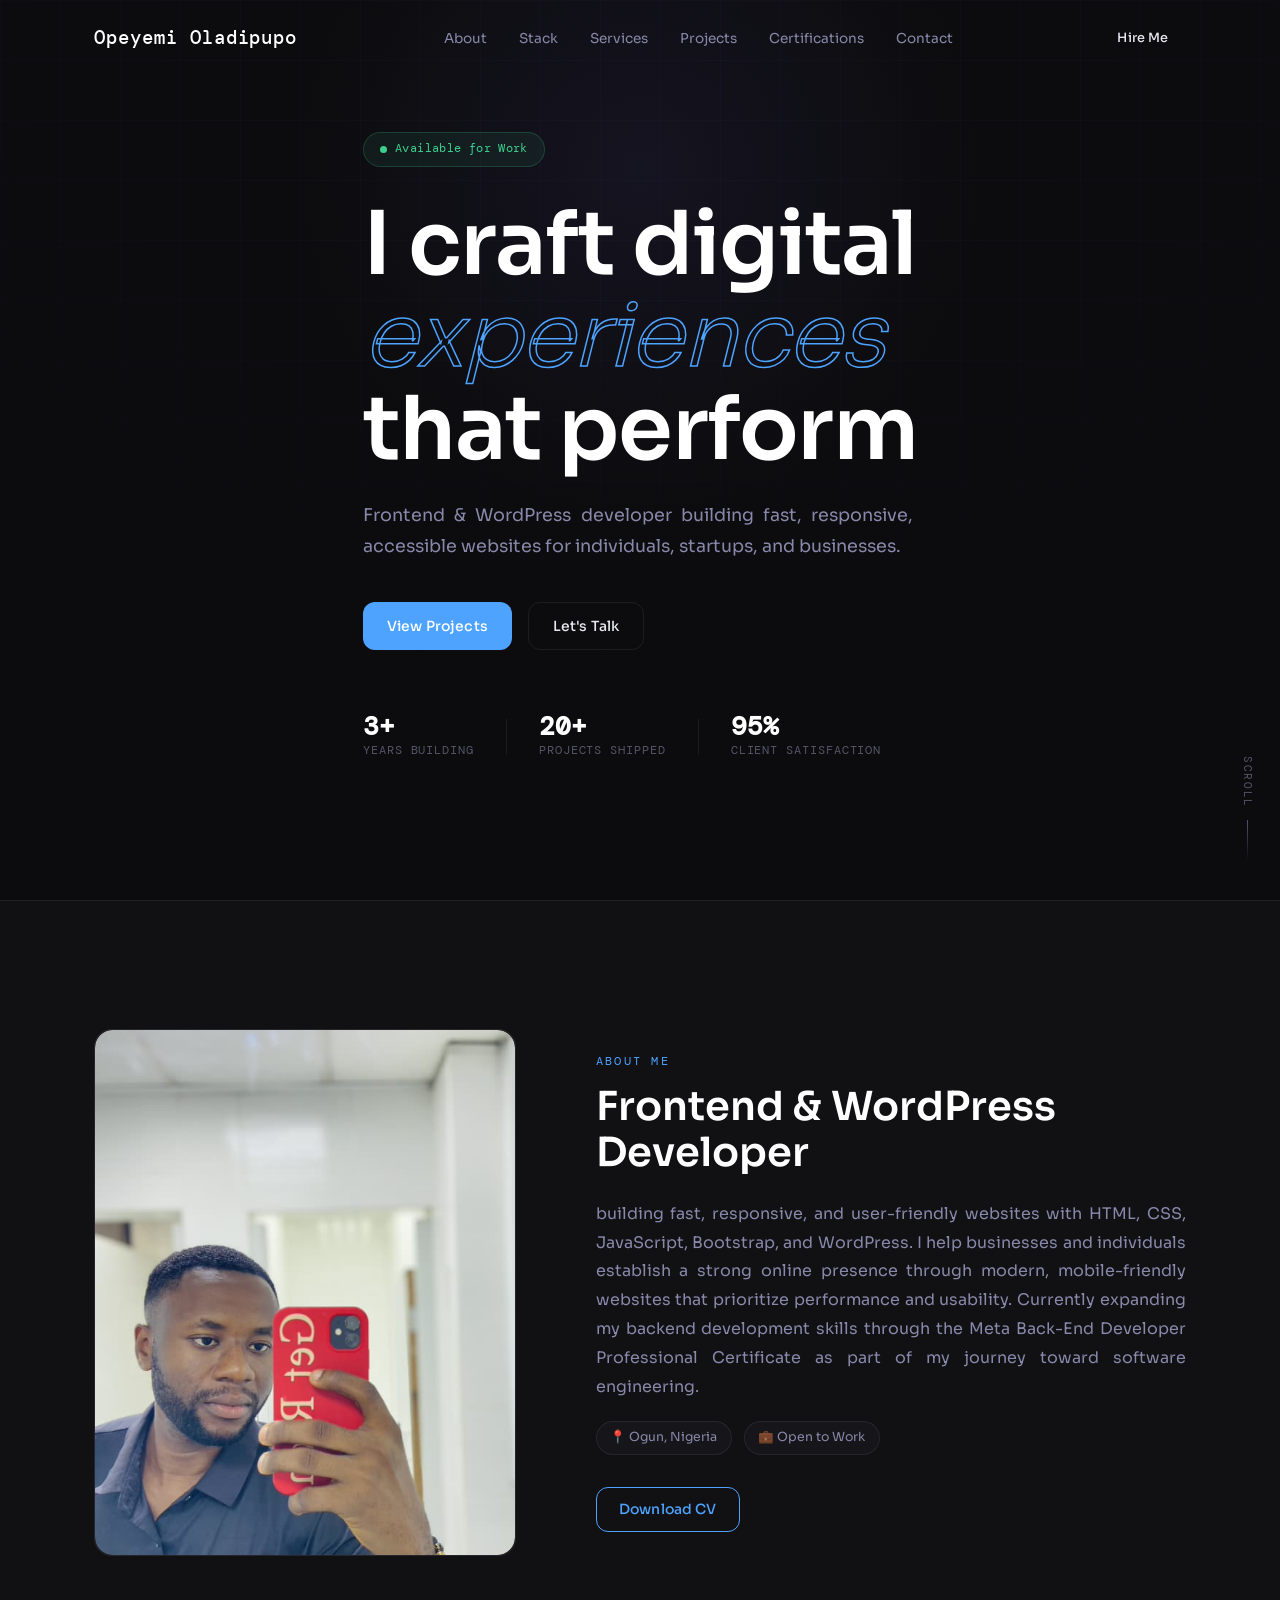
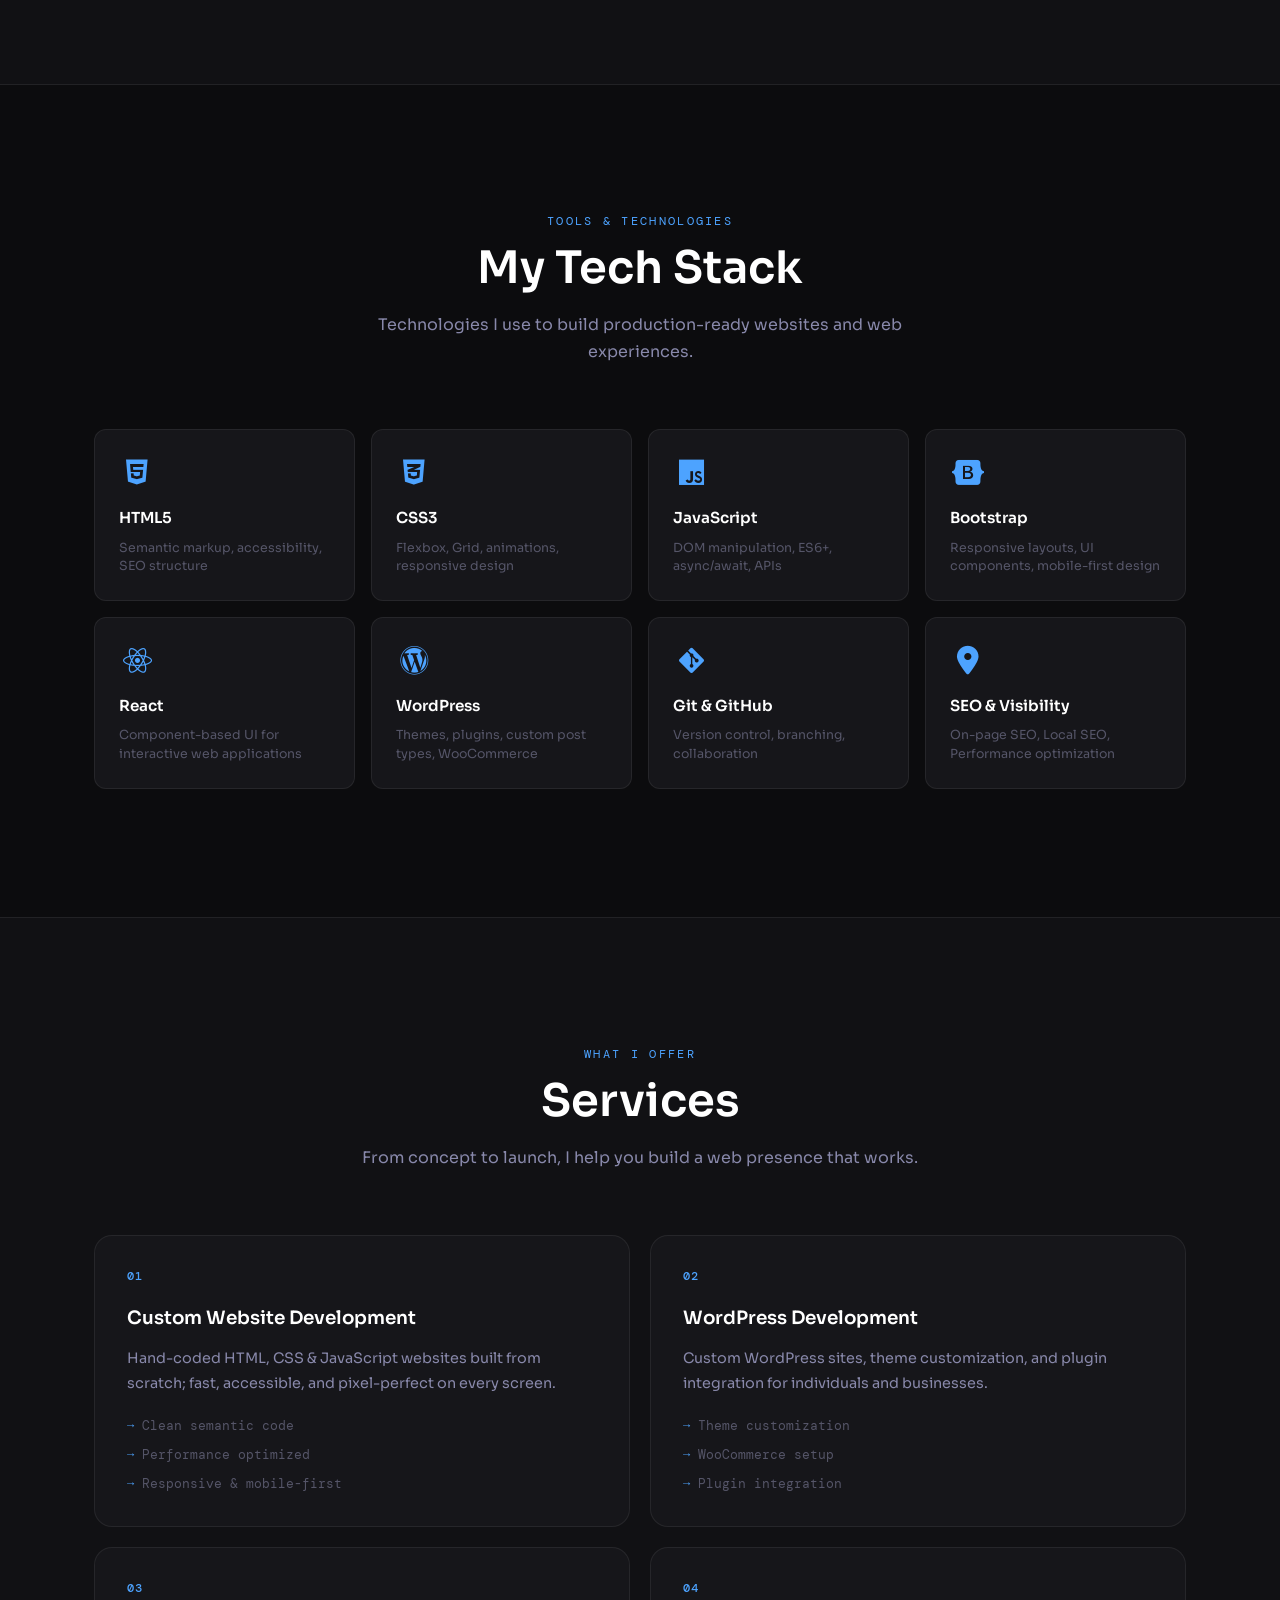
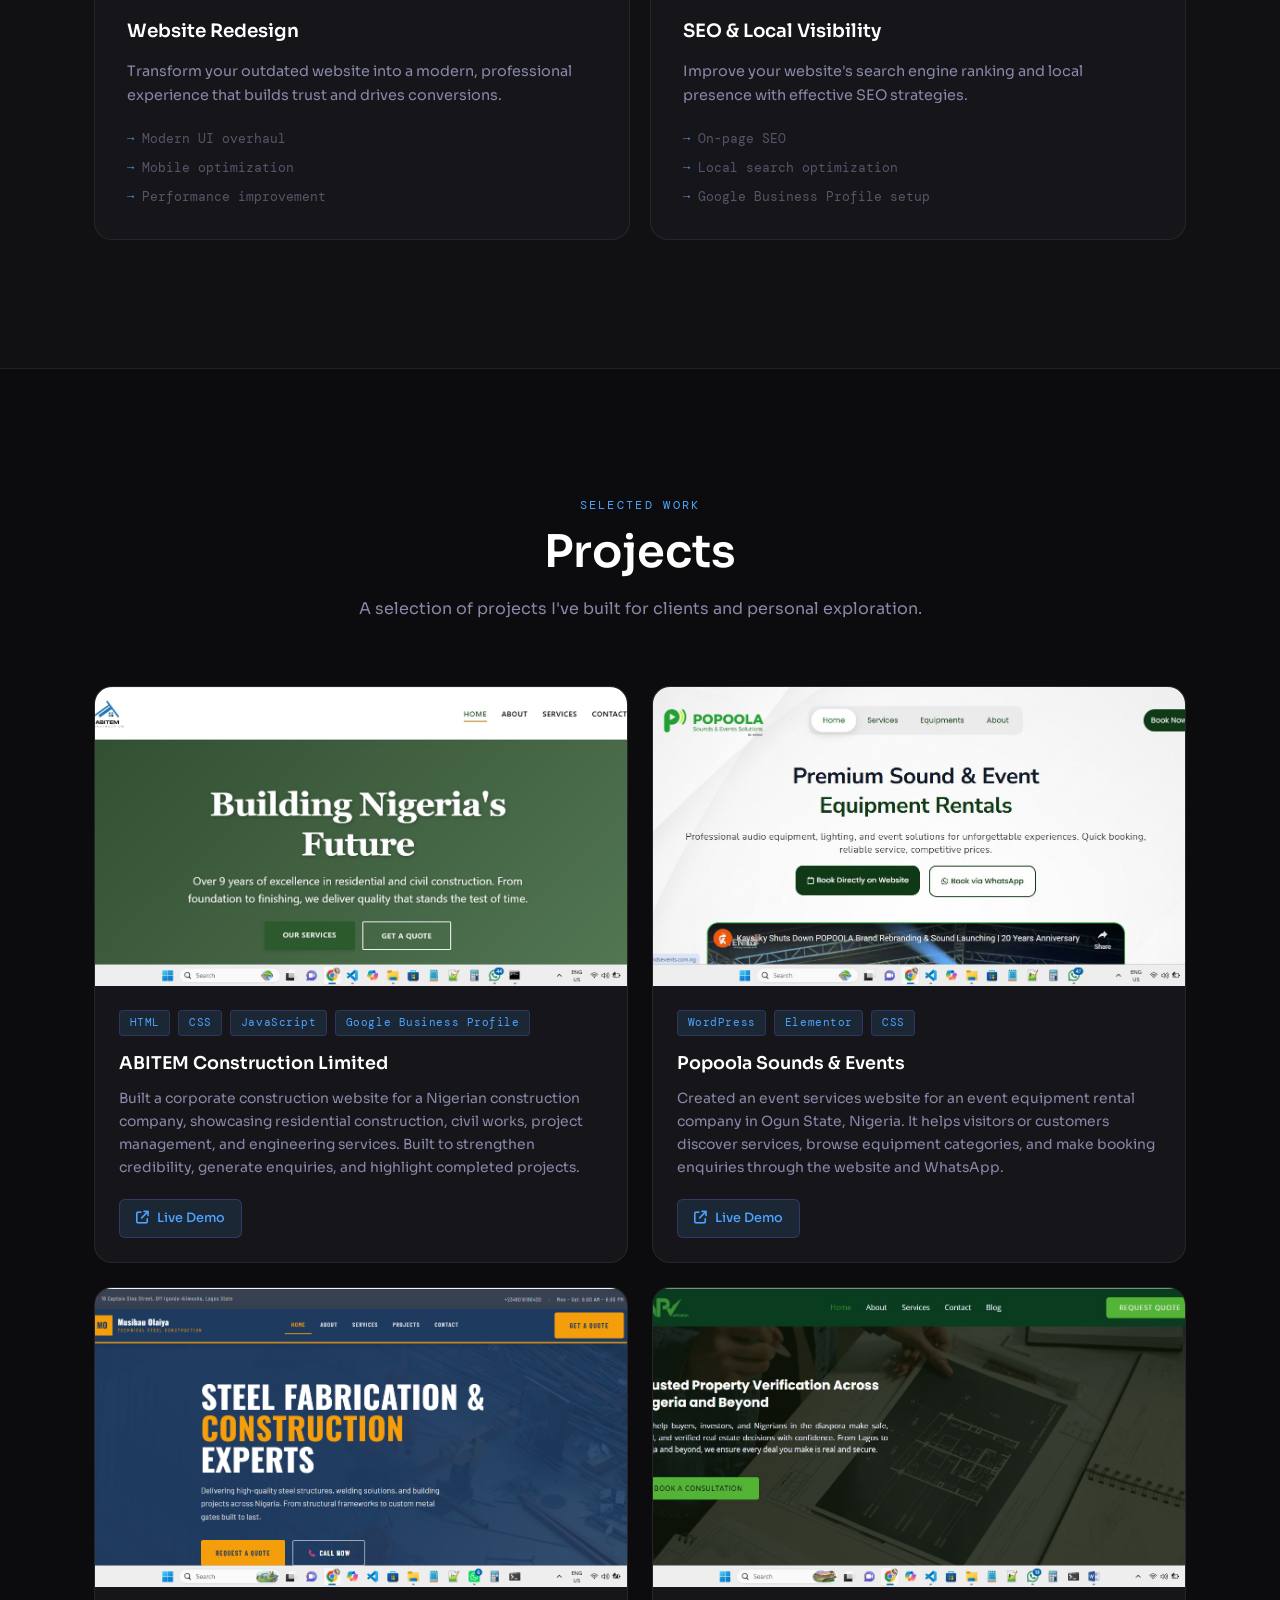
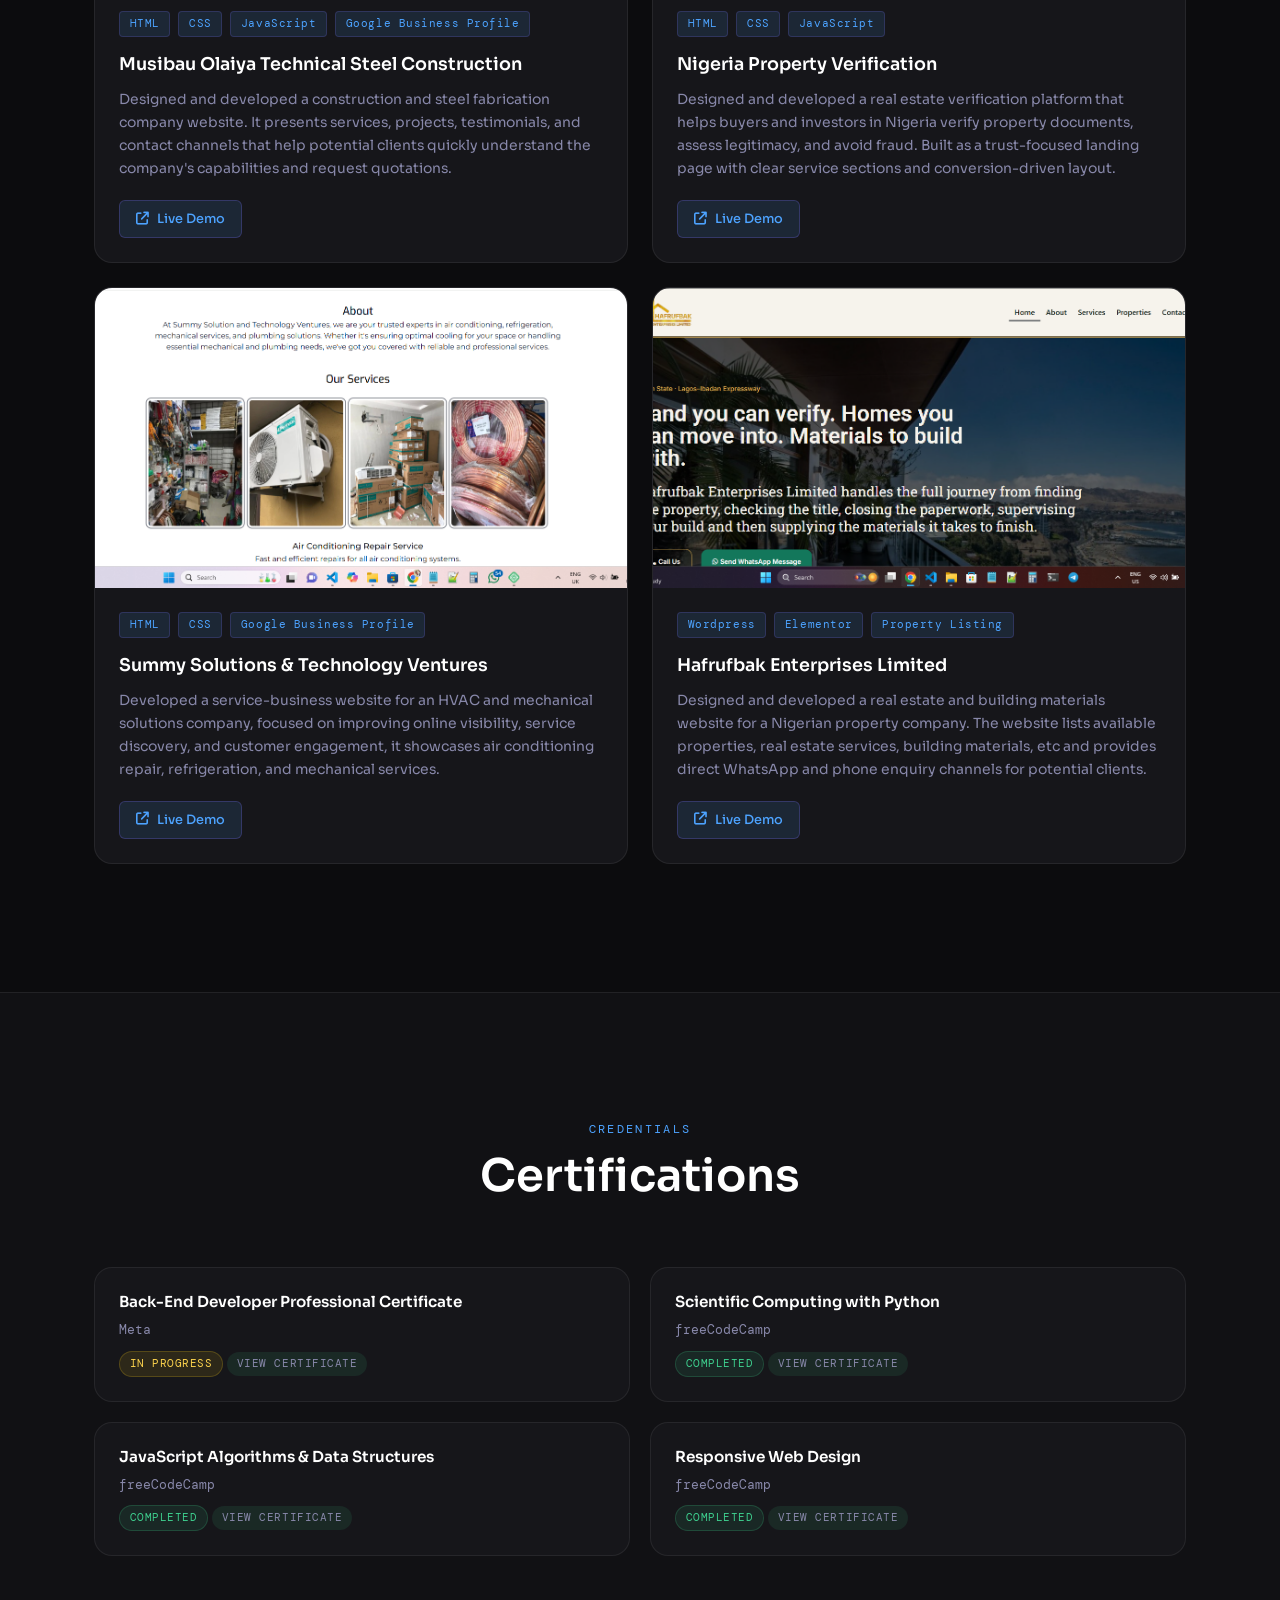
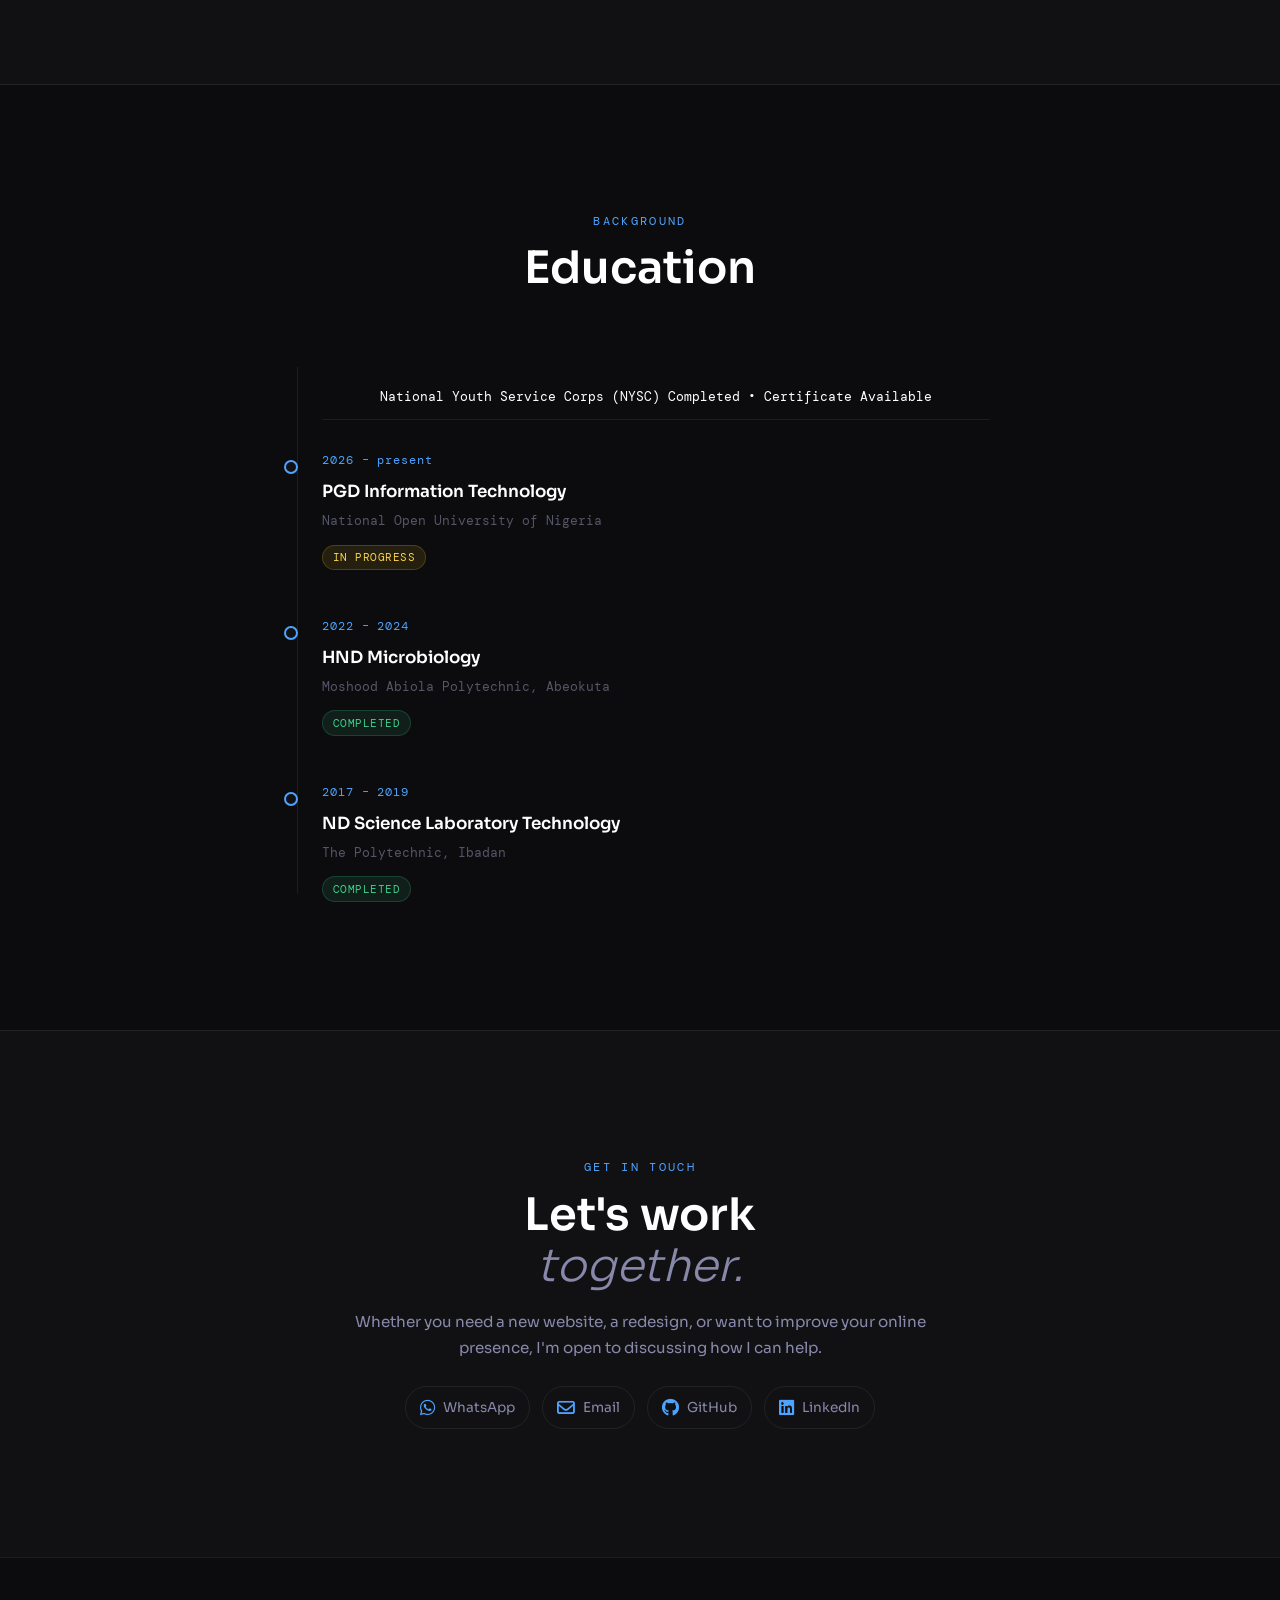
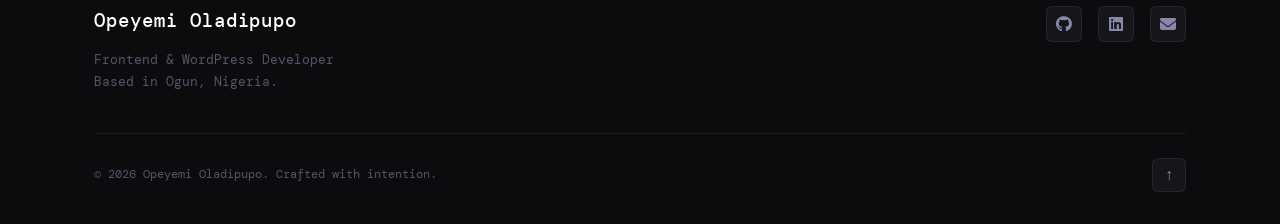
==== commit de5e6baf: "Update portfolio content" ====
--- a/index.html
+++ b/index.html
@@ -100,7 +100,7 @@
         <div class="about-grid">
           <div class="about-image-col reveal">
             <div class="about-img-placeholder img">
-              <img src="images/me.jpeg" alt="Opeyemi Oladipupo" class="about-img" />
+              <img src="images/my.jpeg" alt="Opeyemi Oladipupo" class="about-img" />
               <!-- <div class="about-img-accent"></div> -->
             </div>
           </div>
@@ -373,6 +373,8 @@
               </div>
             </div>
           </article>
+
+          
           
           
           <!-- Project 4 -->
@@ -444,6 +446,44 @@
             </div>
           </article>
 
+          <!-- Project 6 -->
+          <article class="project-card reveal">
+            <div class="project-img-wrap">
+              <!-- Main visible image -->
+              <img src="images/projects/hafrufbak/pc-hafrufbak-1.png" alt="Hafrufbak Homepage" class="project-img lightbox-trigger" data-group="hafrufbak">
+              <!-- Hidden gallery images -->
+              <img src="images/projects/hafrufbak/pc-hafrufbak-1.png" class="lightbox-trigger" data-group="hafrufbak" style="display:none;">
+              <img src="images/projects/hafrufbak/pc-hafrufbak-2.png" class="lightbox-trigger" data-group="hafrufbak" style="display:none;">
+              <img src="images/projects/hafrufbak/pc-hafrufbak-3.png" class="lightbox-trigger" data-group="hafrufbak" style="display:none;">
+              <img src="images/projects/hafrufbak/pc-hafrufbak-4.png" class="lightbox-trigger" data-group="hafrufbak" style="display:none;">
+              <img src="images/projects/hafrufbak/pc-hafrufbak-5.png" class="lightbox-trigger" data-group="hafrufbak" style="display:none;">
+              <img src="images/projects/hafrufbak/pc-hafrufbak-6.png" class="lightbox-trigger" data-group="hafrufbak" style="display:none;">
+              <img src="images/projects/hafrufbak/pc-hafrufbak-7.png" class="lightbox-trigger" data-group="hafrufbak" style="display:none;">
+              <img src="images/projects/hafrufbak/mobile-hafrufbak-1.jpeg" class="lightbox-trigger" data-group="hafrufbak" style="display:none;">
+              <img src="images/projects/hafrufbak/mobile-hafrufbak-2.jpeg" class="lightbox-trigger" data-group="hafrufbak" style="display:none;">
+              <img src="images/projects/hafrufbak/mobile-hafrufbak-3.jpeg" class="lightbox-trigger" data-group="hafrufbak" style="display:none;">
+              <img src="images/projects/hafrufbak/mobile-hafrufbak-4.jpeg" class="lightbox-trigger" data-group="hafrufbak" style="display:none;">
+              <img src="images/projects/hafrufbak/pc-hafrufbak-gmb.jpg" class="lightbox-trigger" data-group="hafrufbak" style="display:none;">           
+            </div>
+            <div class="project-body">
+              <div class="project-tags">
+                <span class="tag">Wordpress</span>
+                <span class="tag">Elementor</span>
+                <span class="tag">Property Listing</span>
+              </div>
+              <h3 class="project-title">Hafrufbak Enterprises Limited</h3>
+              <p class="project-desc">
+                Designed and developed a real estate and building materials website for a Nigerian property company. The website lists available properties, real estate services, building materials, etc and provides direct WhatsApp and phone enquiry channels for potential clients.
+              </p>
+              <div class="project-links">
+                <a href="https://hafrufbakltd.com.ng/" class="project-link primary" target="_blank" rel="noopener">
+                  <i class="fa-solid fa-arrow-up-right-from-square"></i> 
+                  Live Demo
+                </a>
+              </div>
+            </div>
+          </article>
+
 
         </div>
       </div>
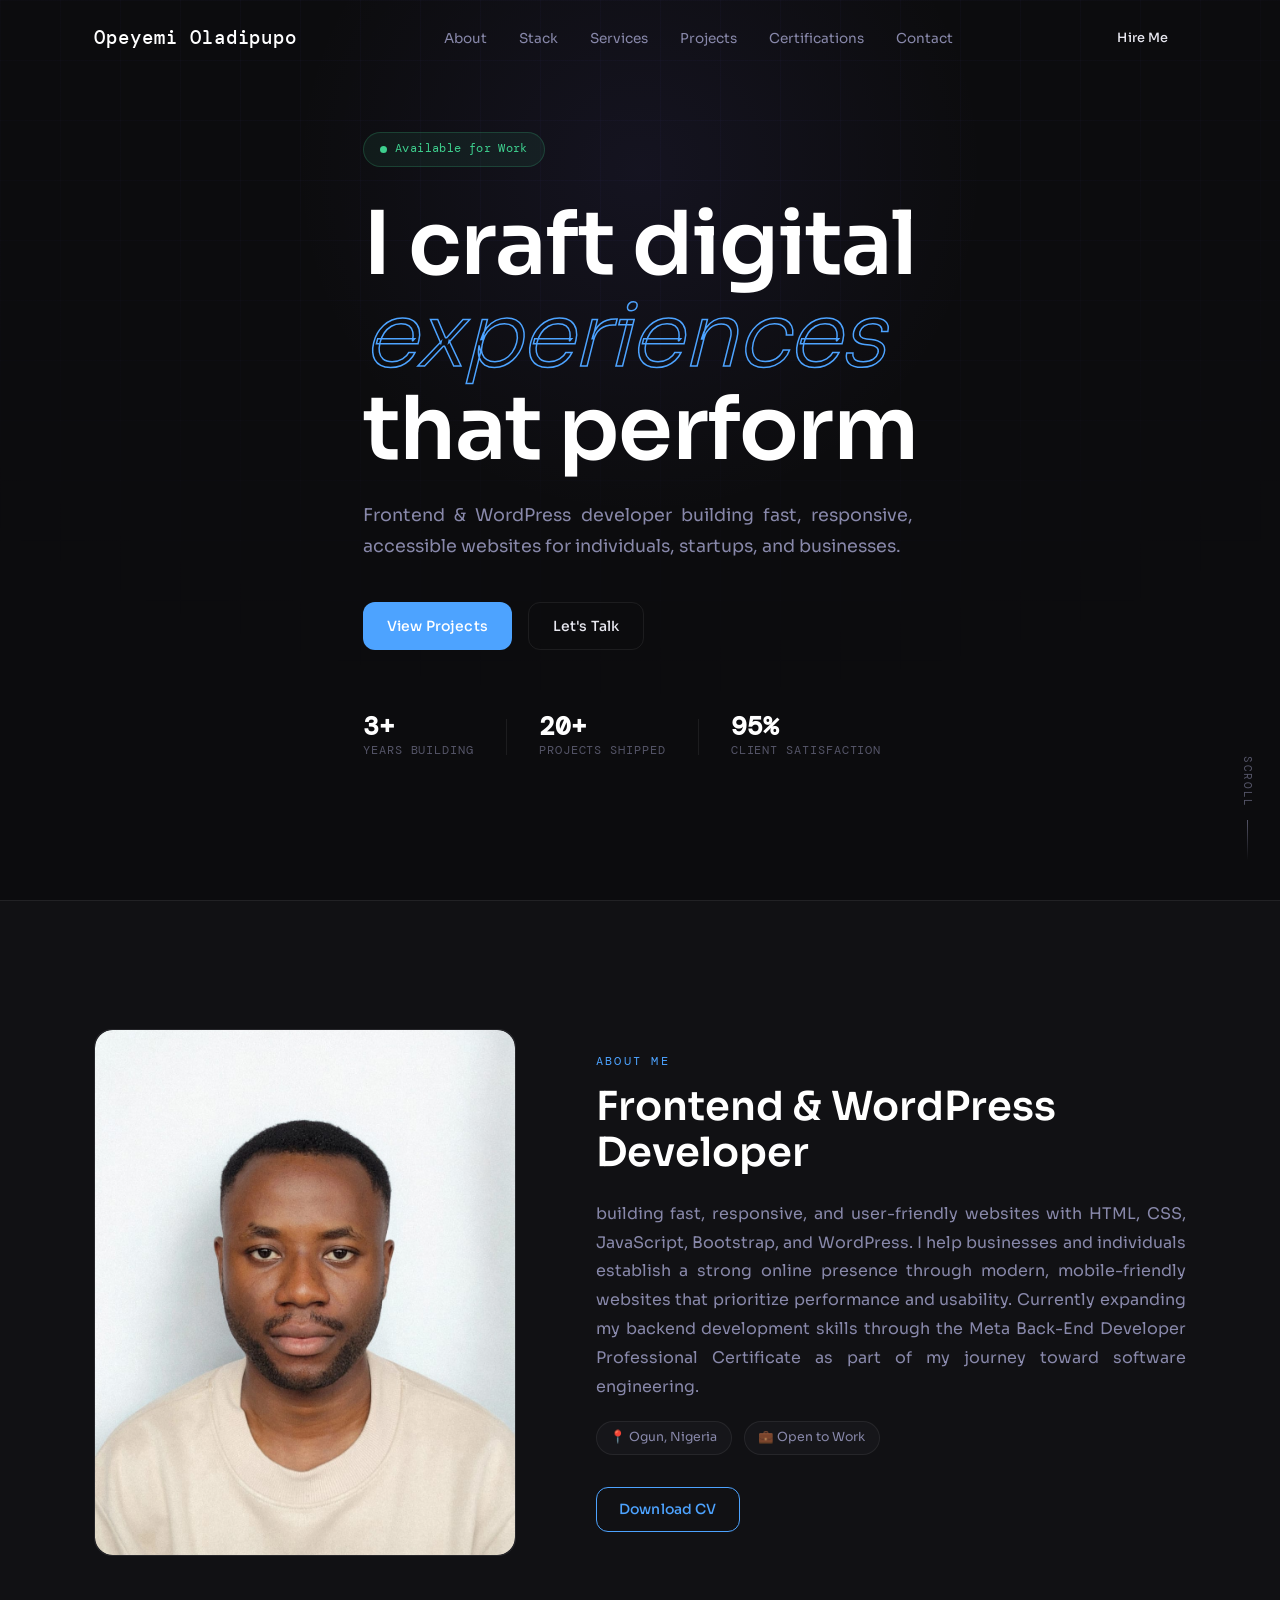
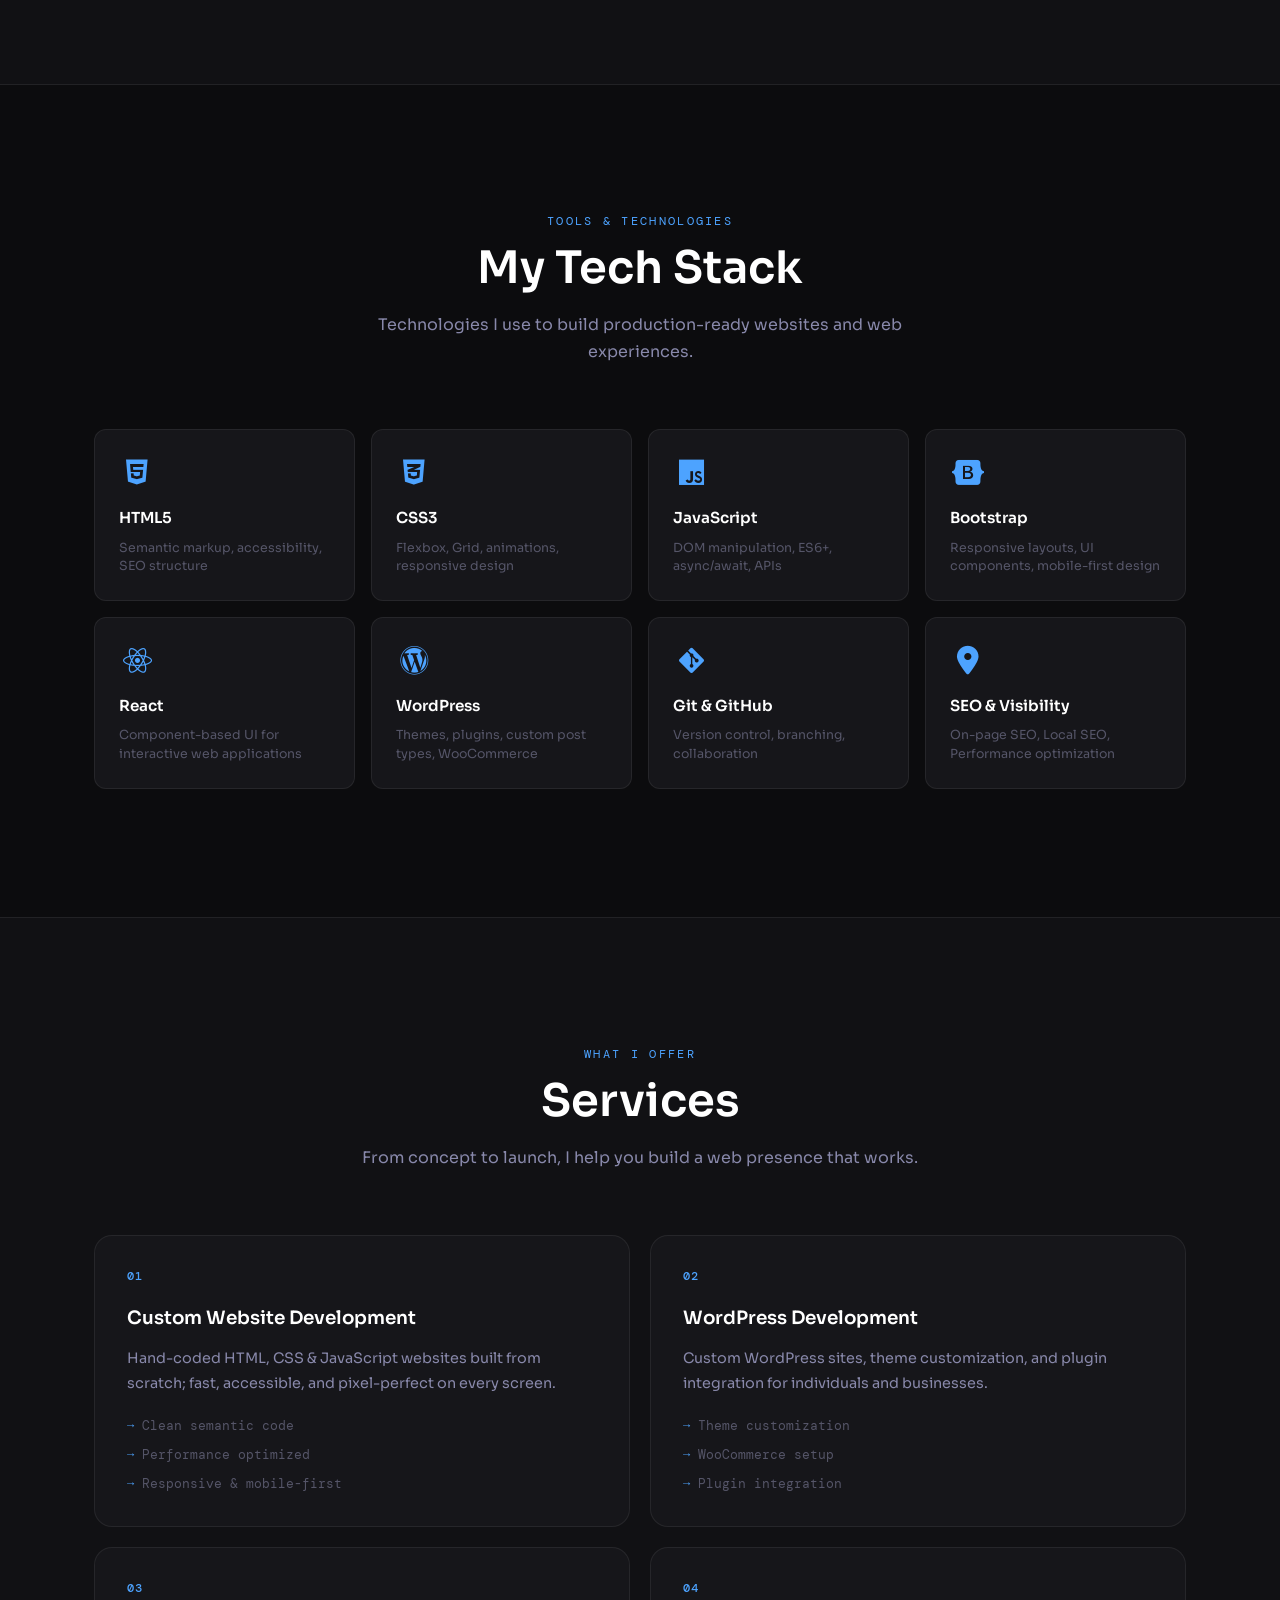
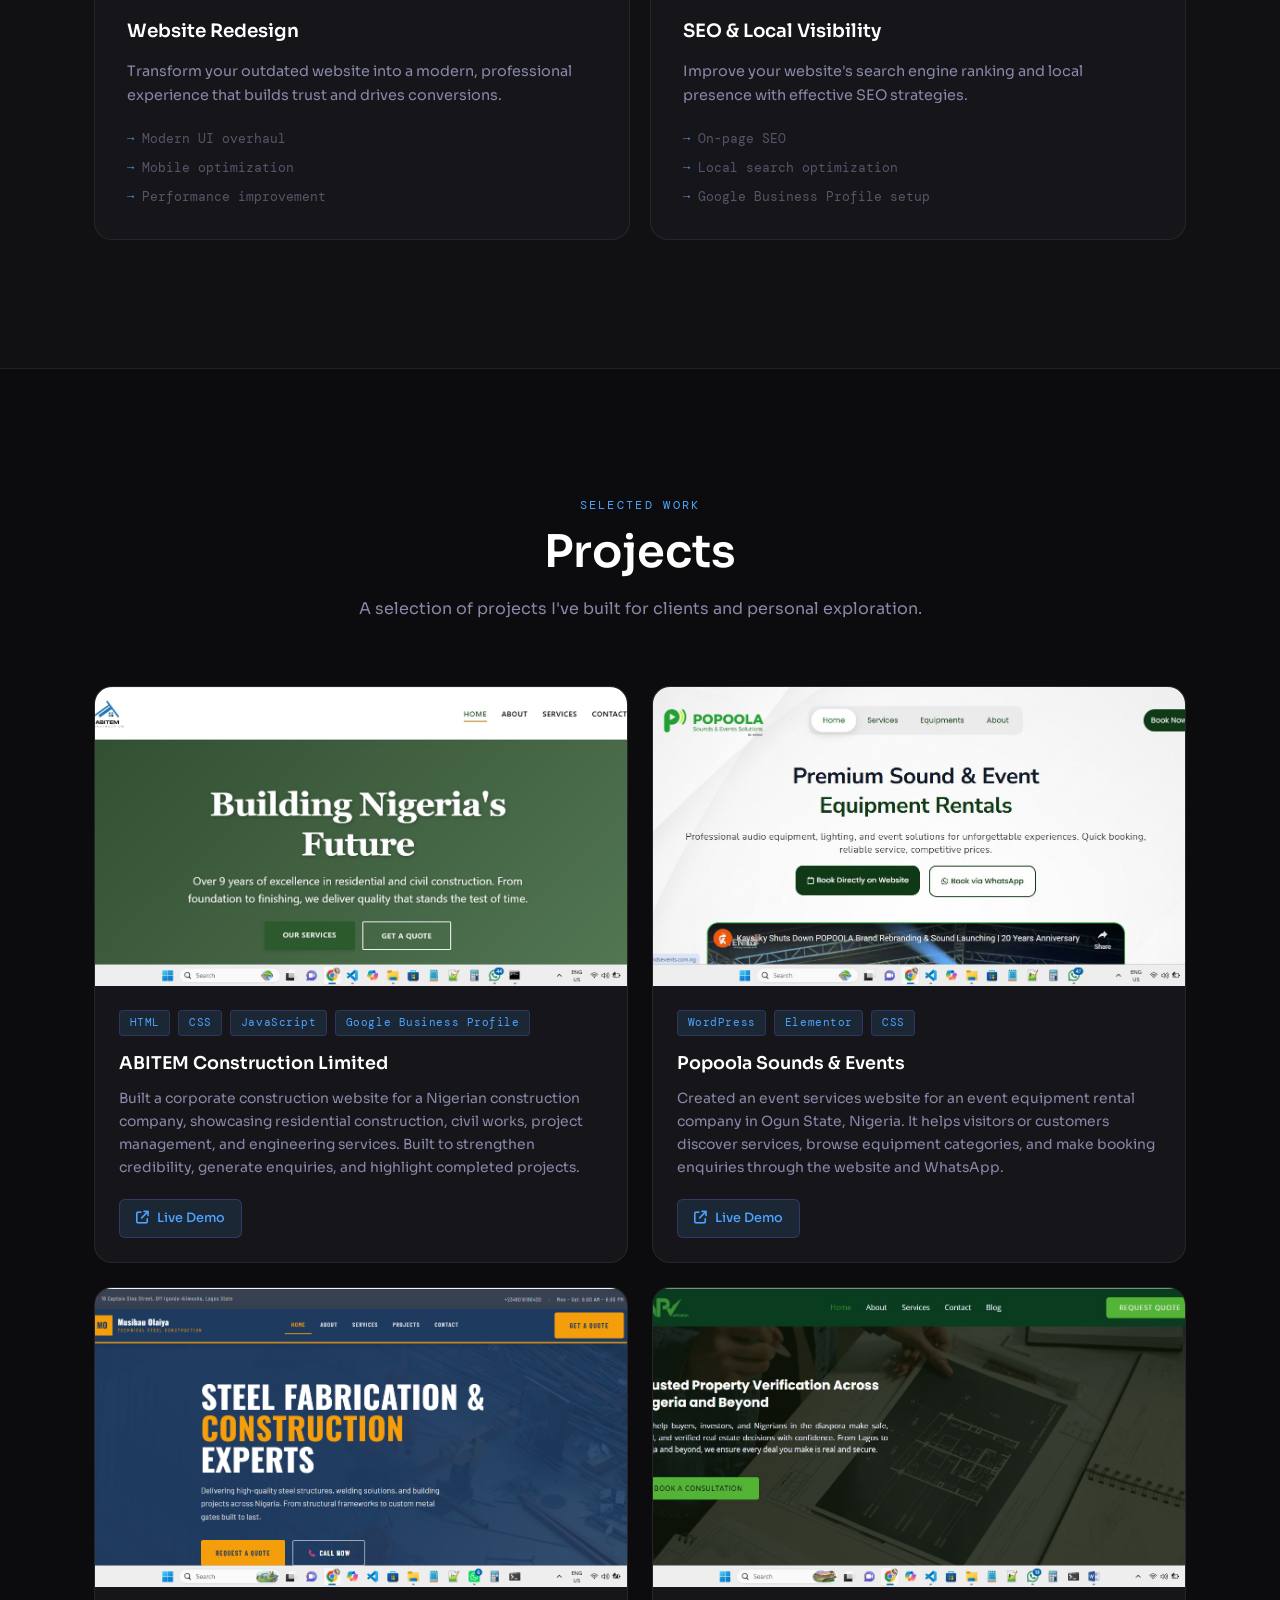
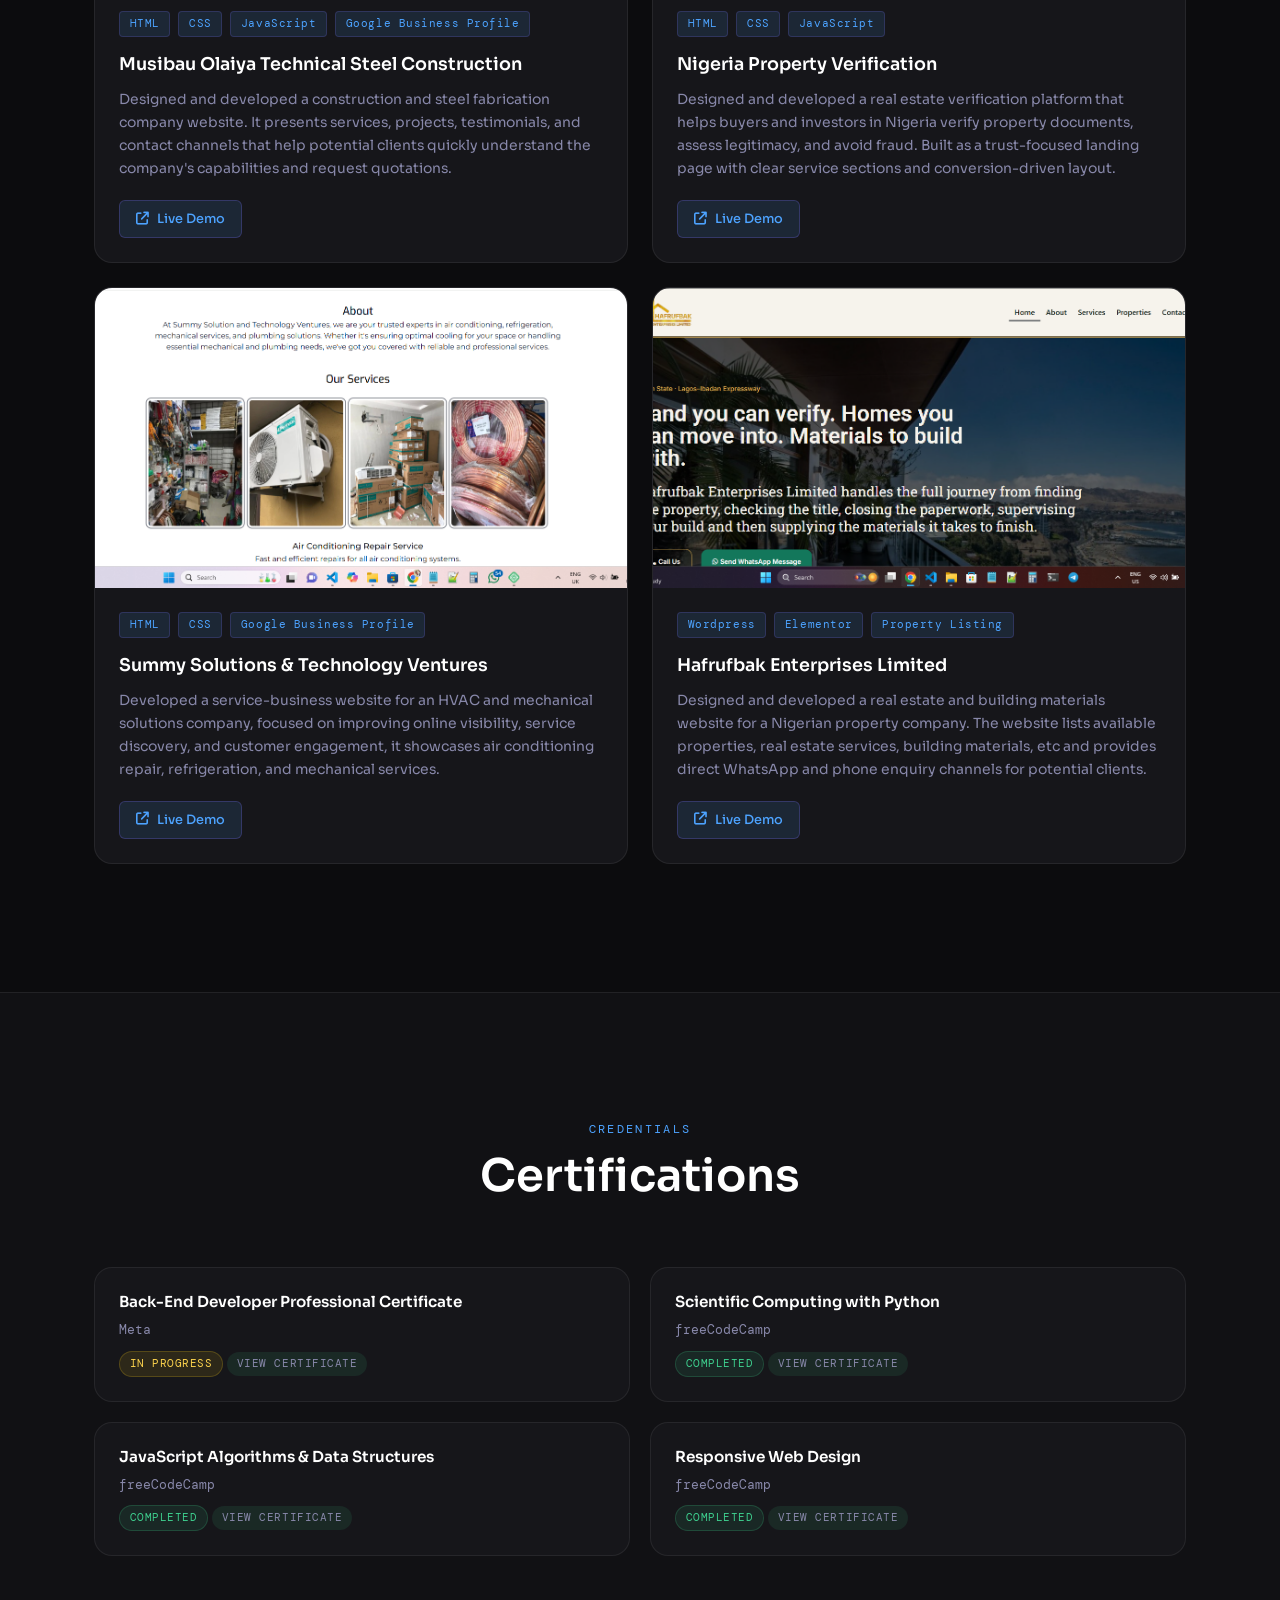
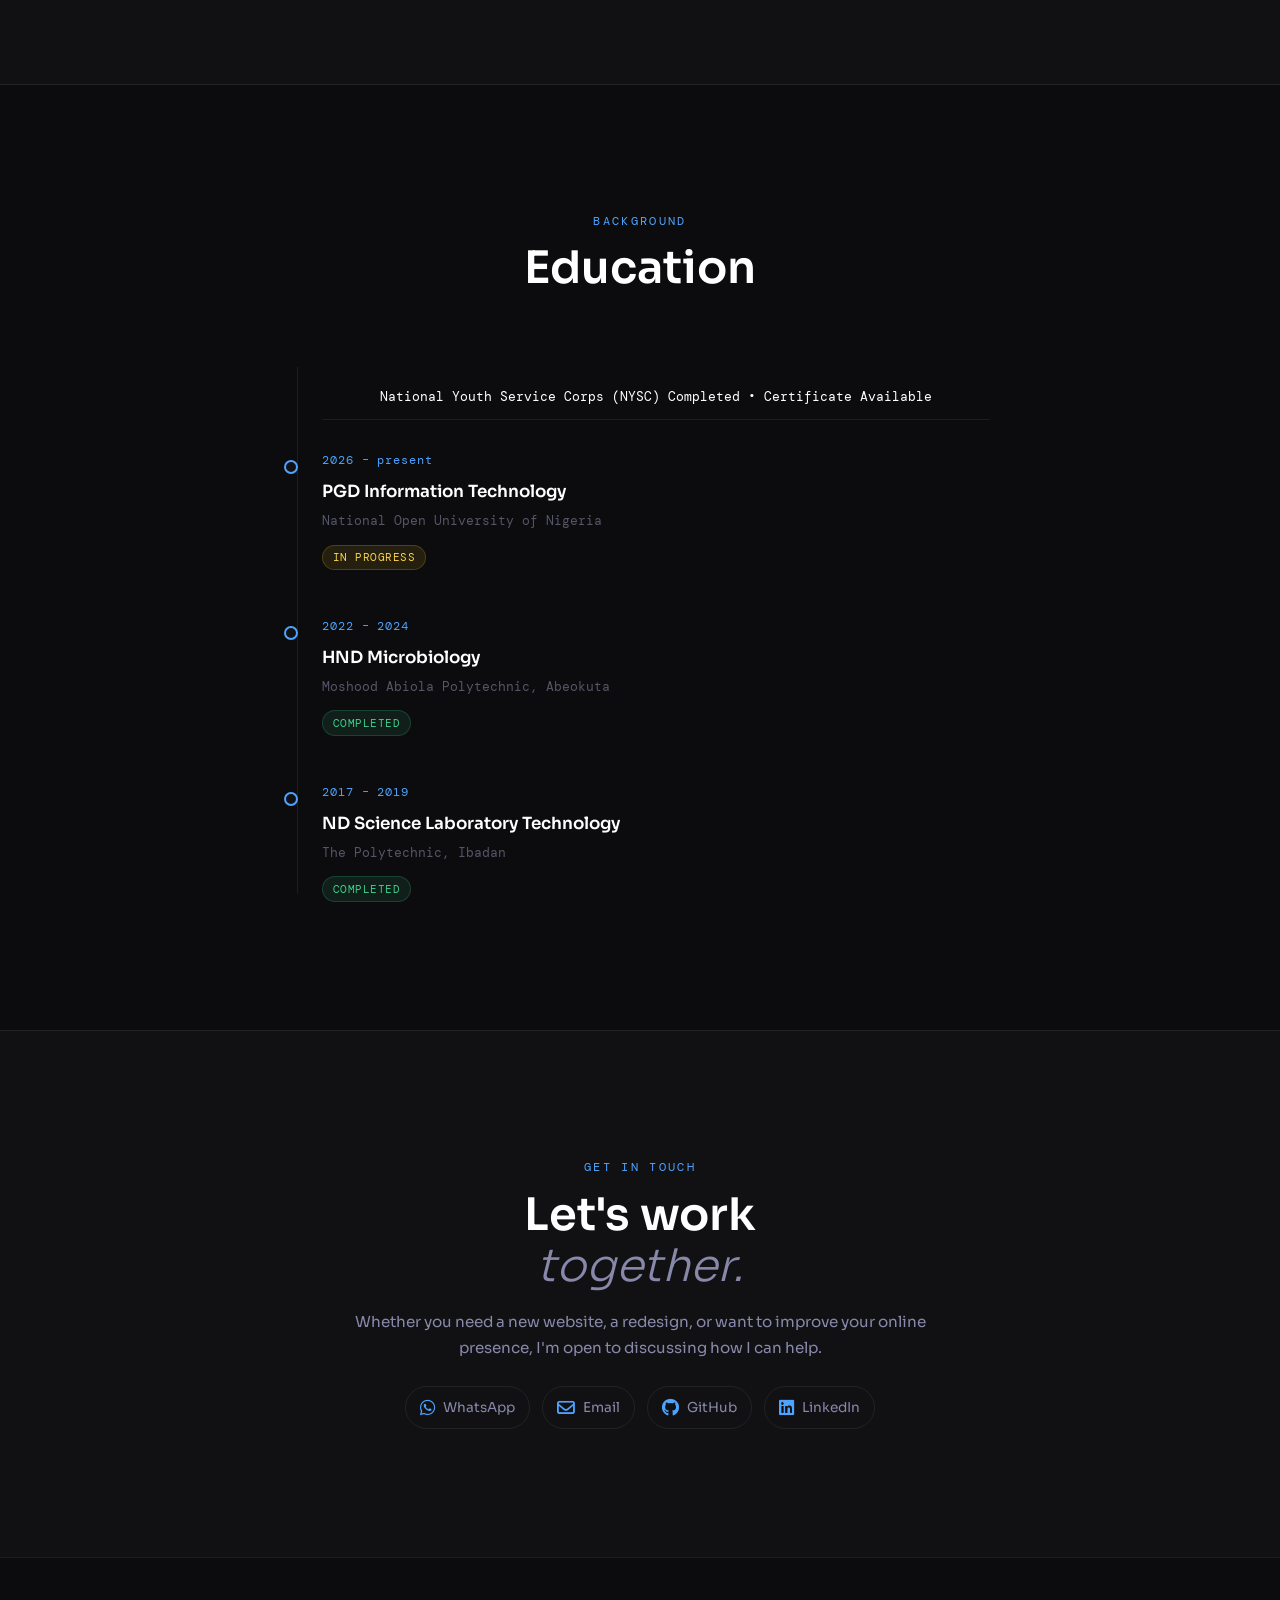
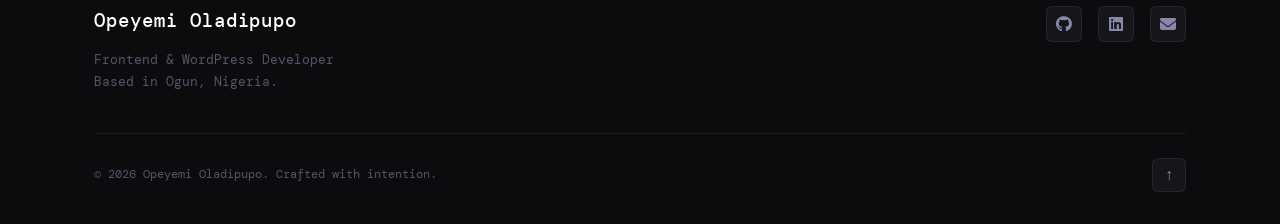
==== commit 995aa547: "Update portfolio content" ====
--- a/index.html
+++ b/index.html
@@ -100,7 +100,7 @@
         <div class="about-grid">
           <div class="about-image-col reveal">
             <div class="about-img-placeholder img">
-              <img src="images/my.jpeg" alt="Opeyemi Oladipupo" class="about-img" />
+              <img src="images/me.jpeg" alt="Opeyemi Oladipupo" class="about-img" />
               <!-- <div class="about-img-accent"></div> -->
             </div>
           </div>
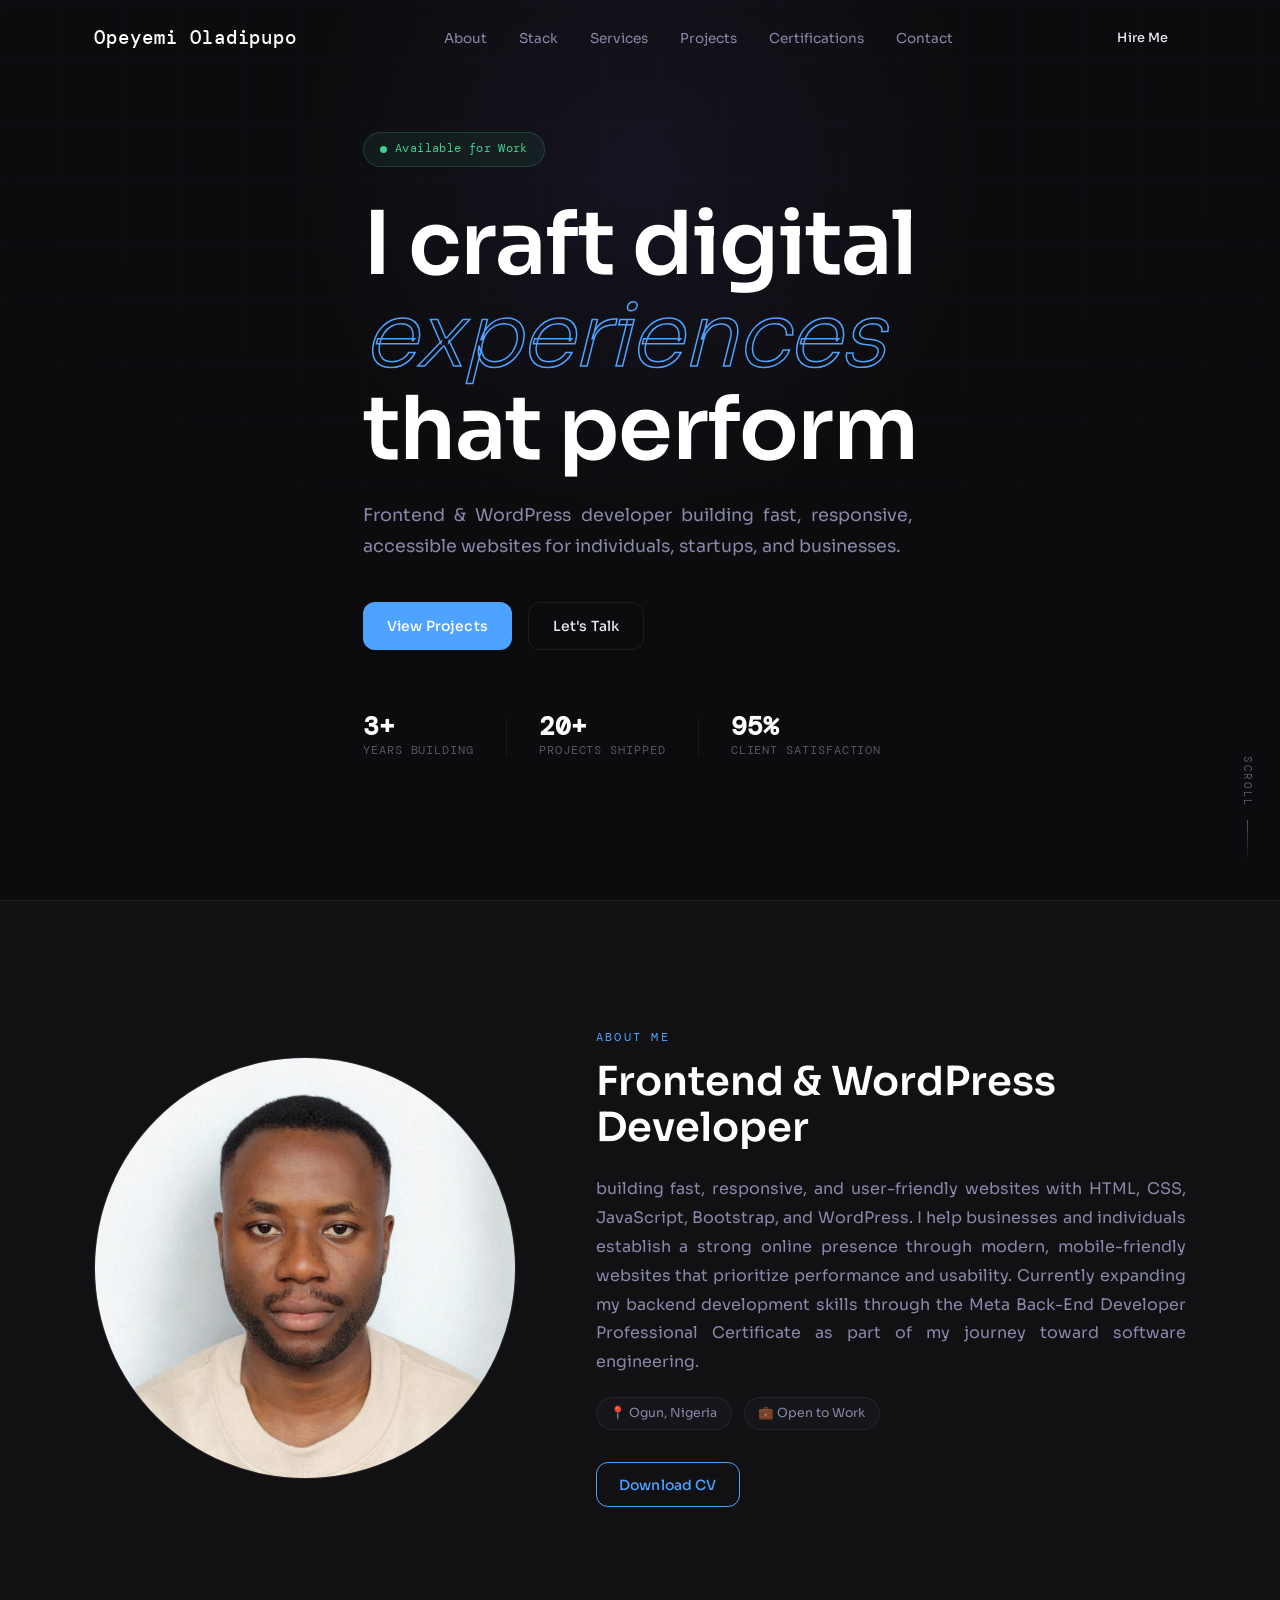
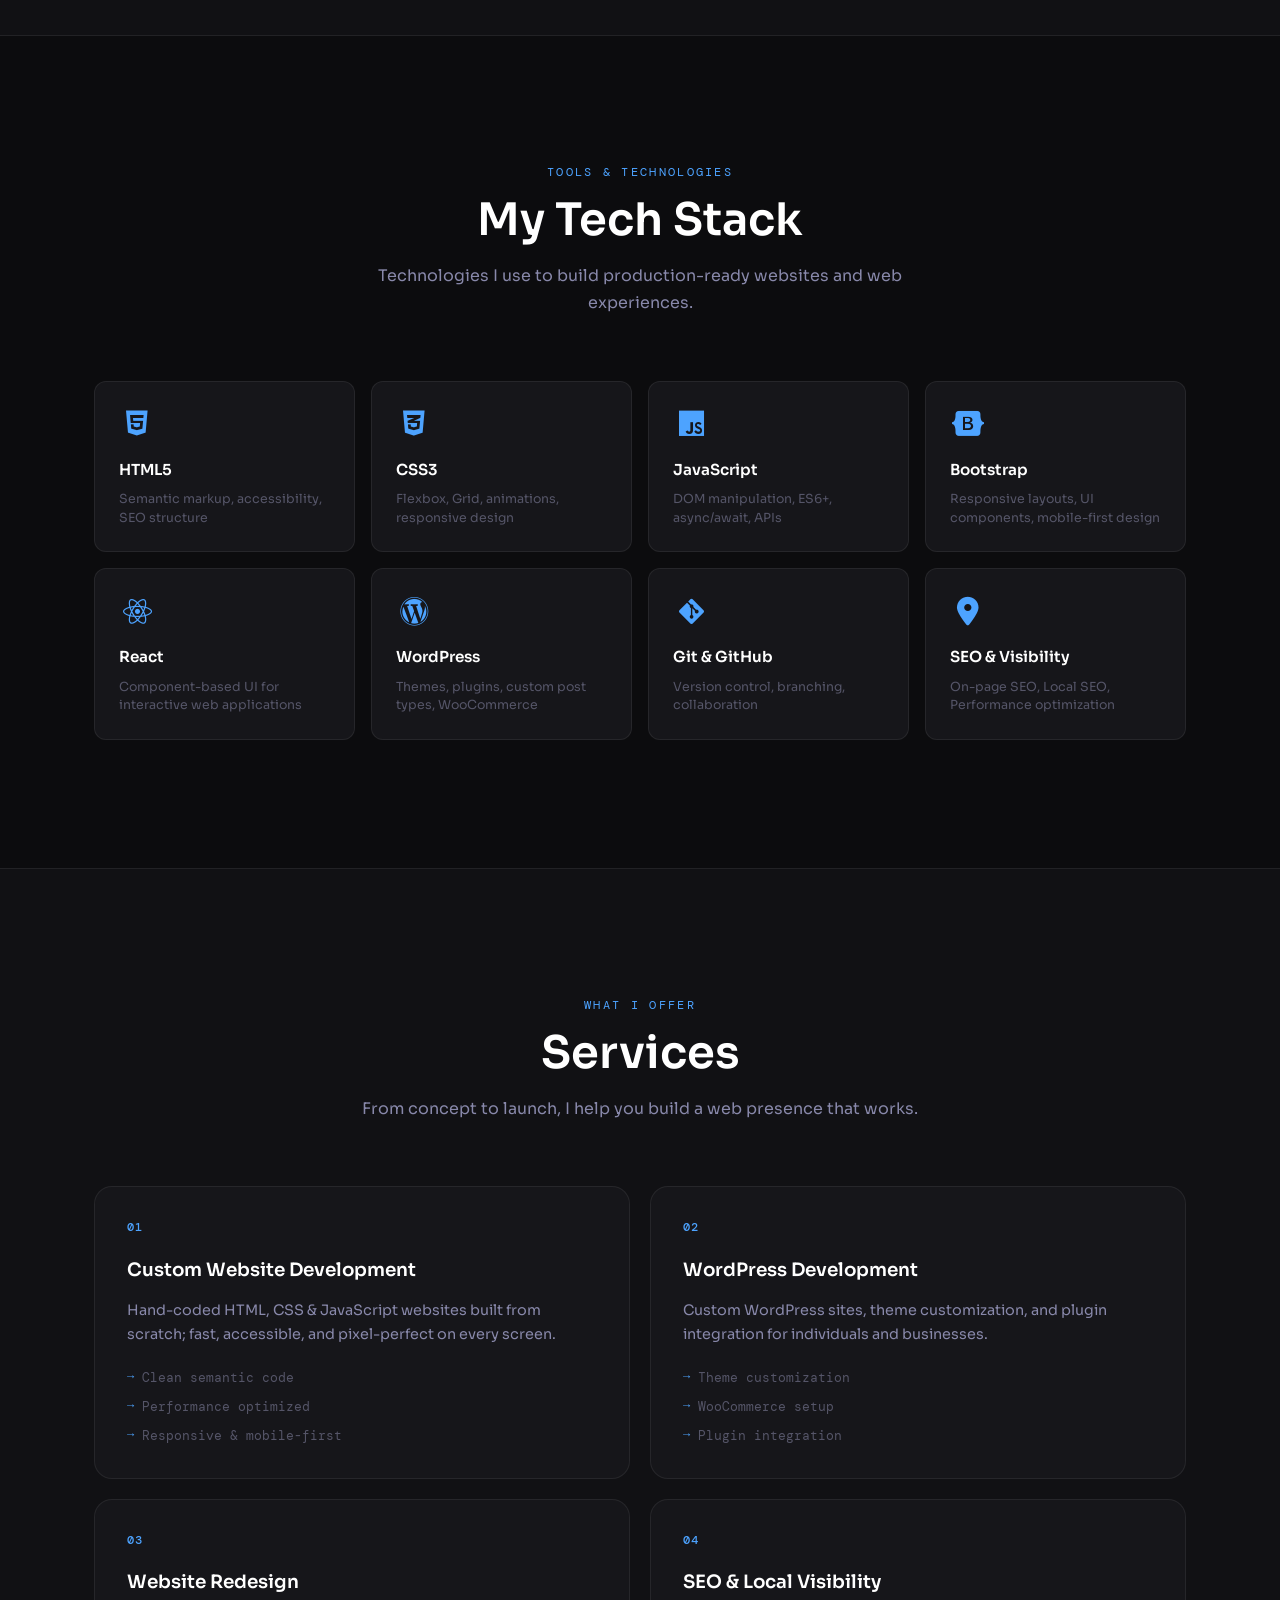
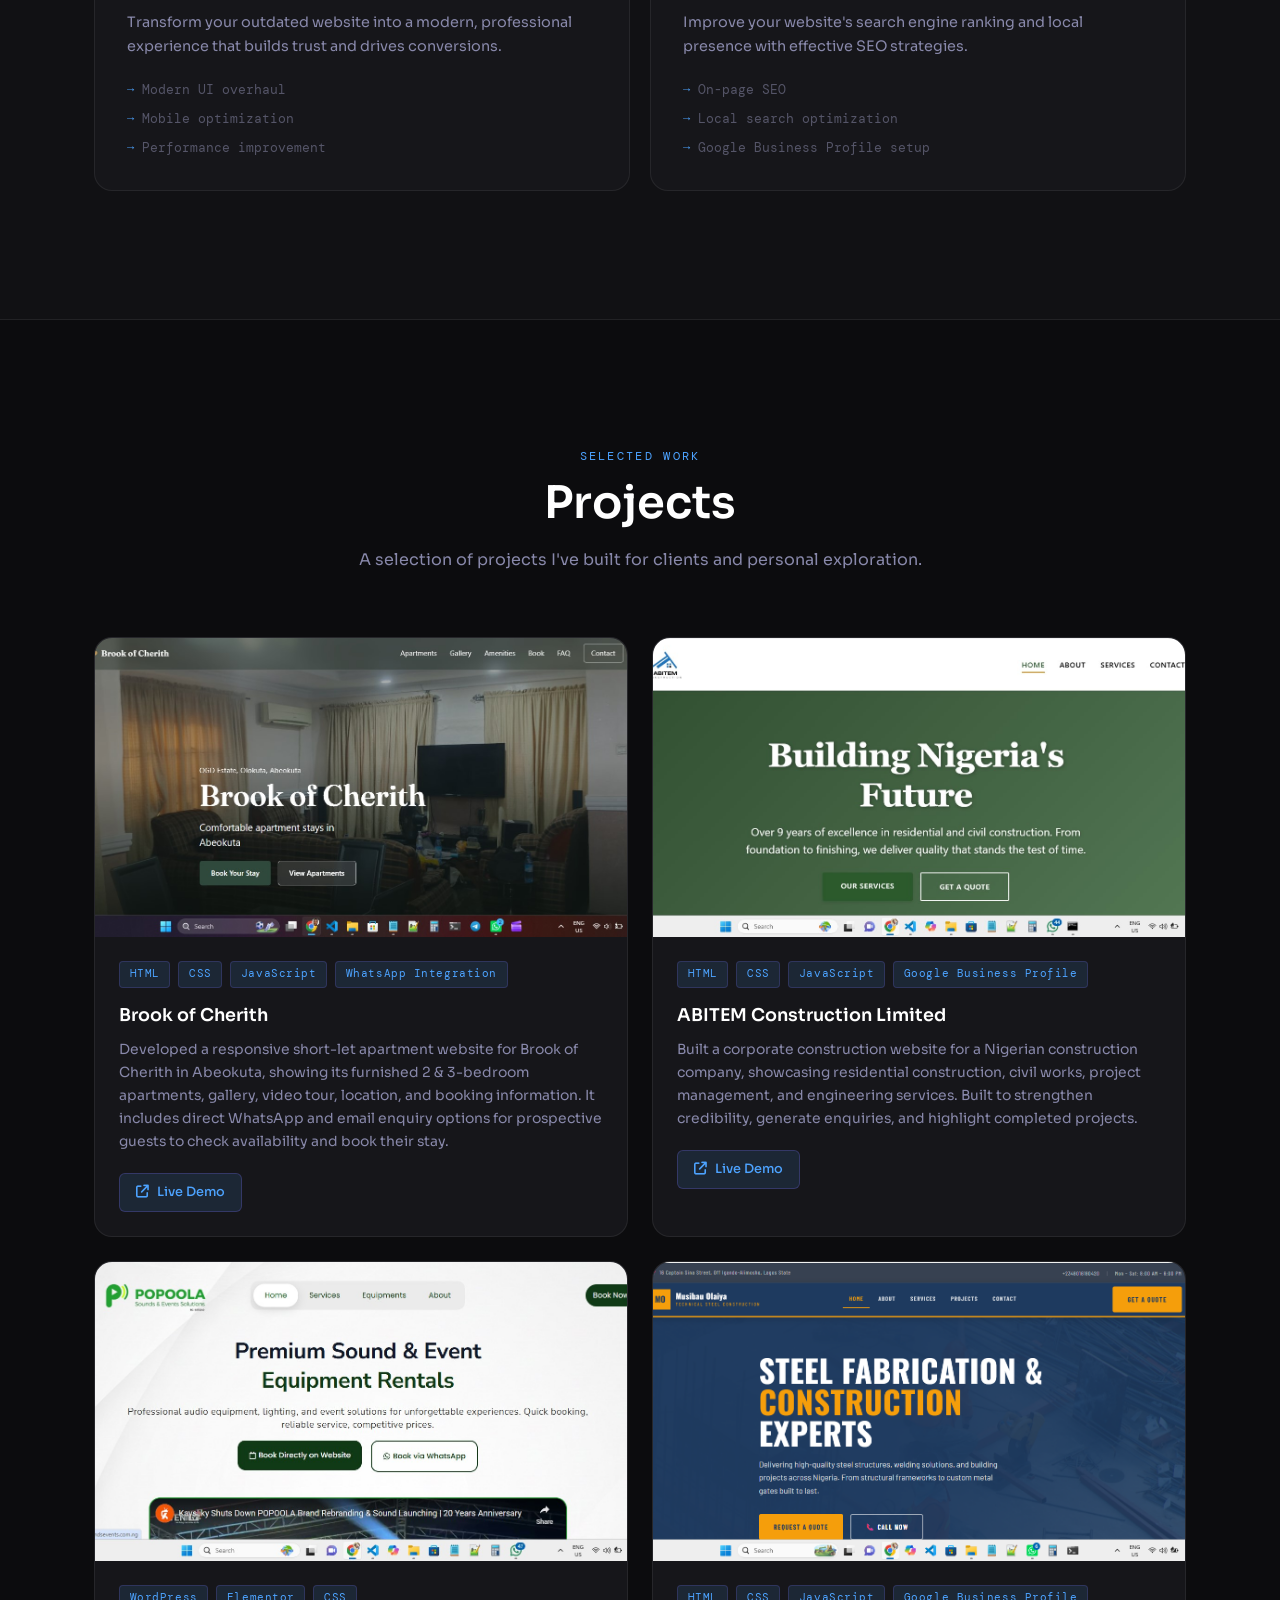
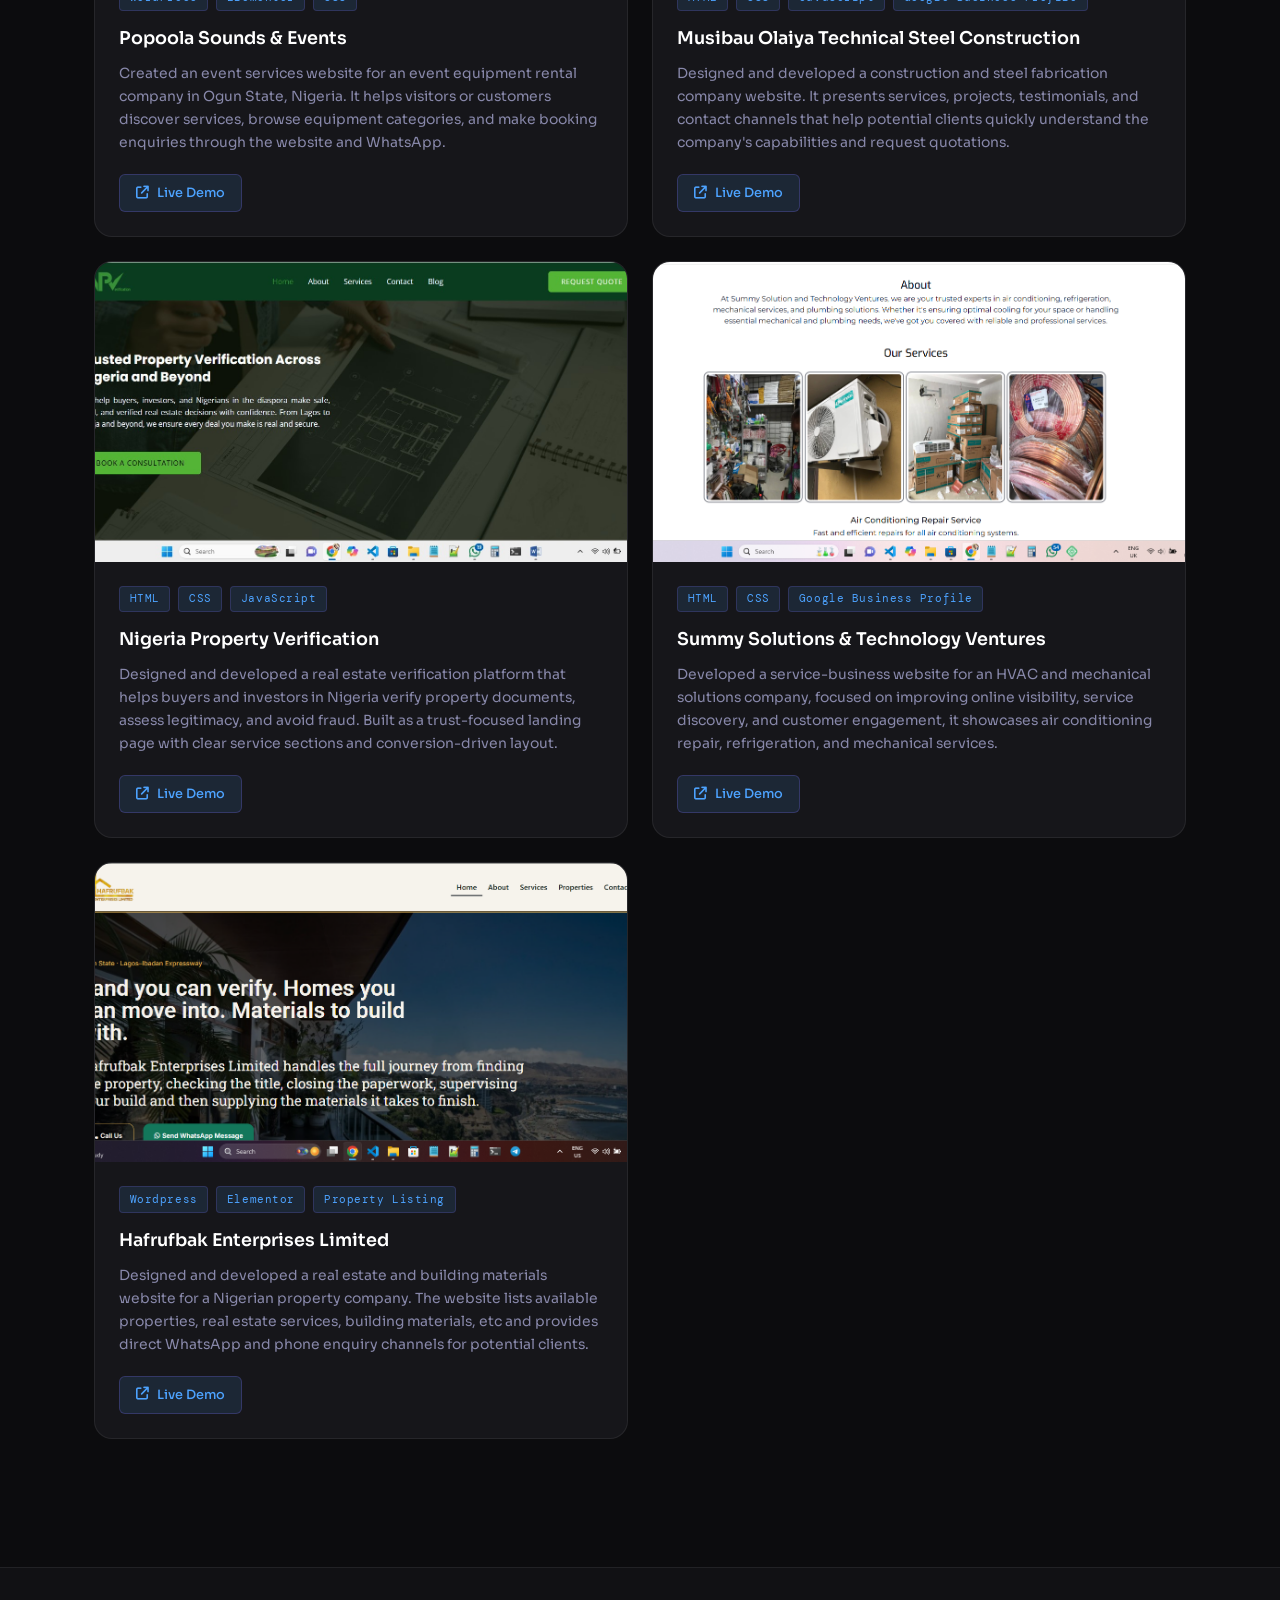
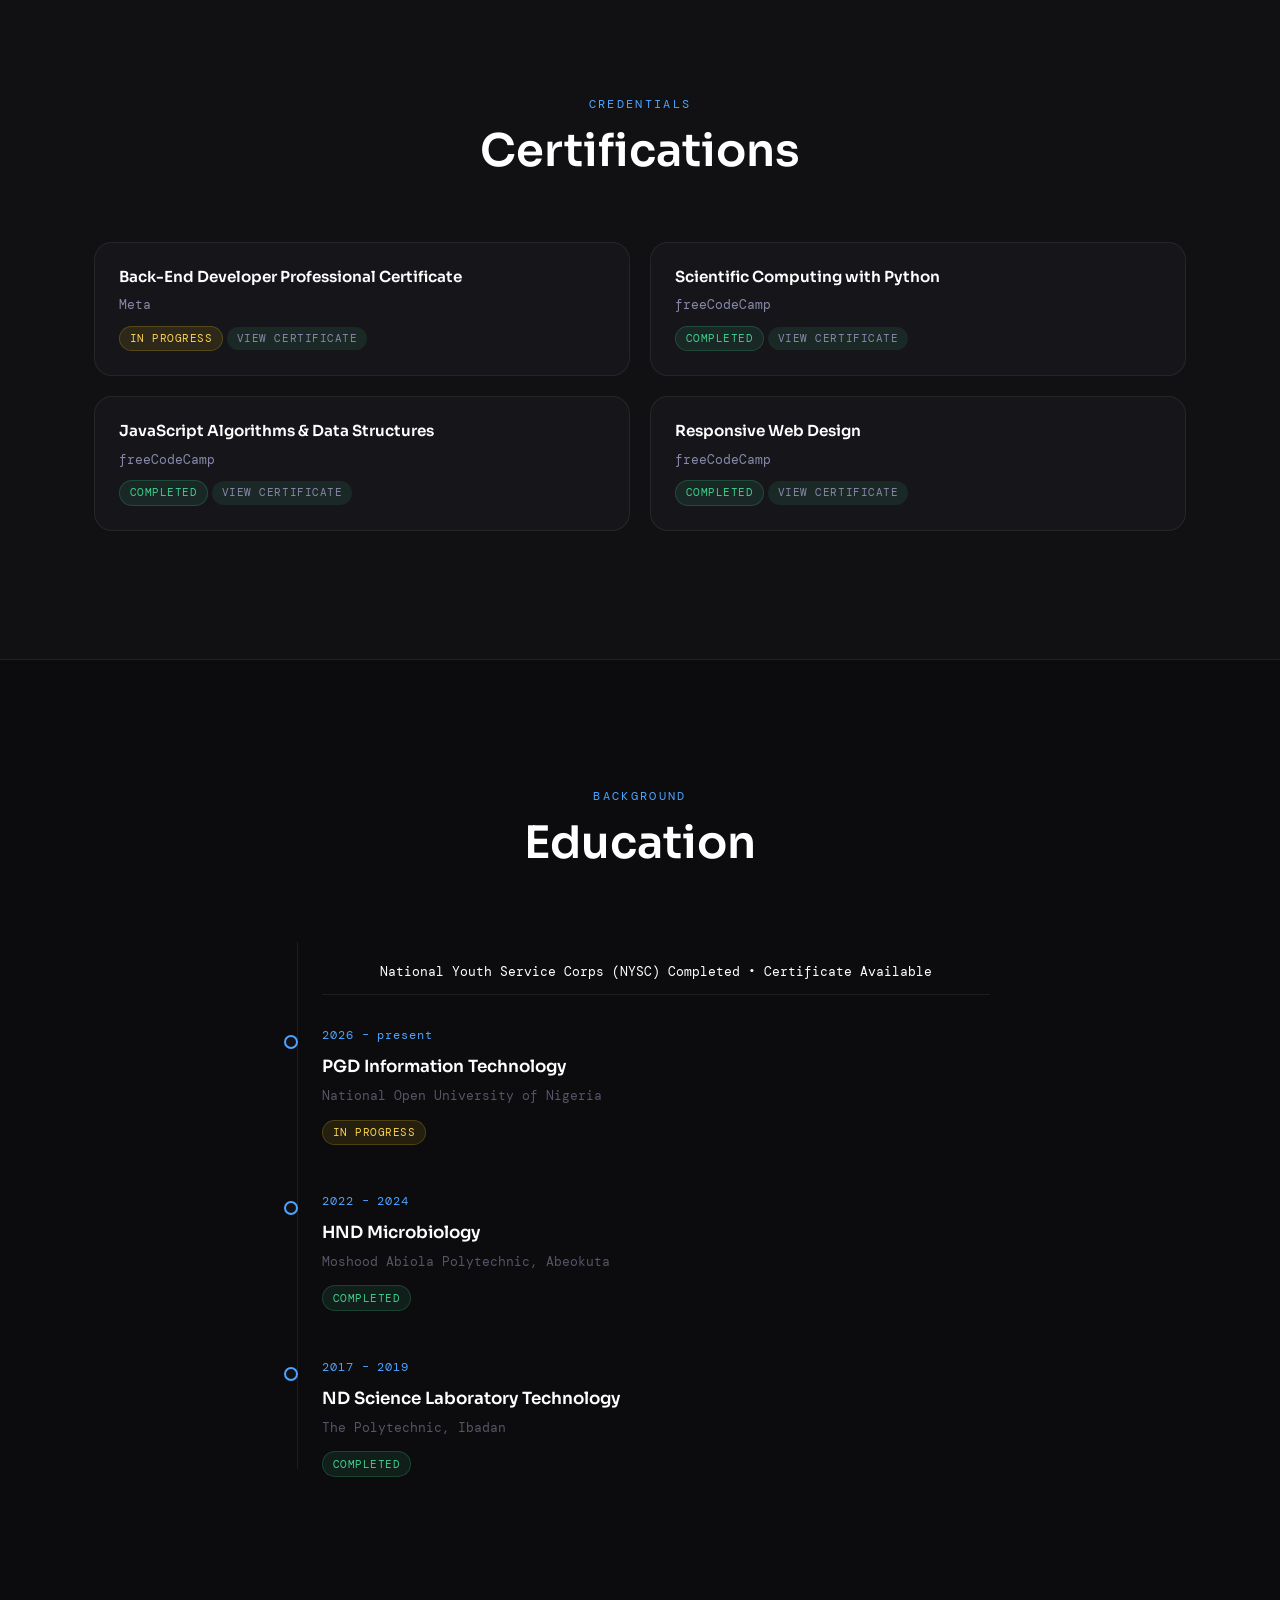
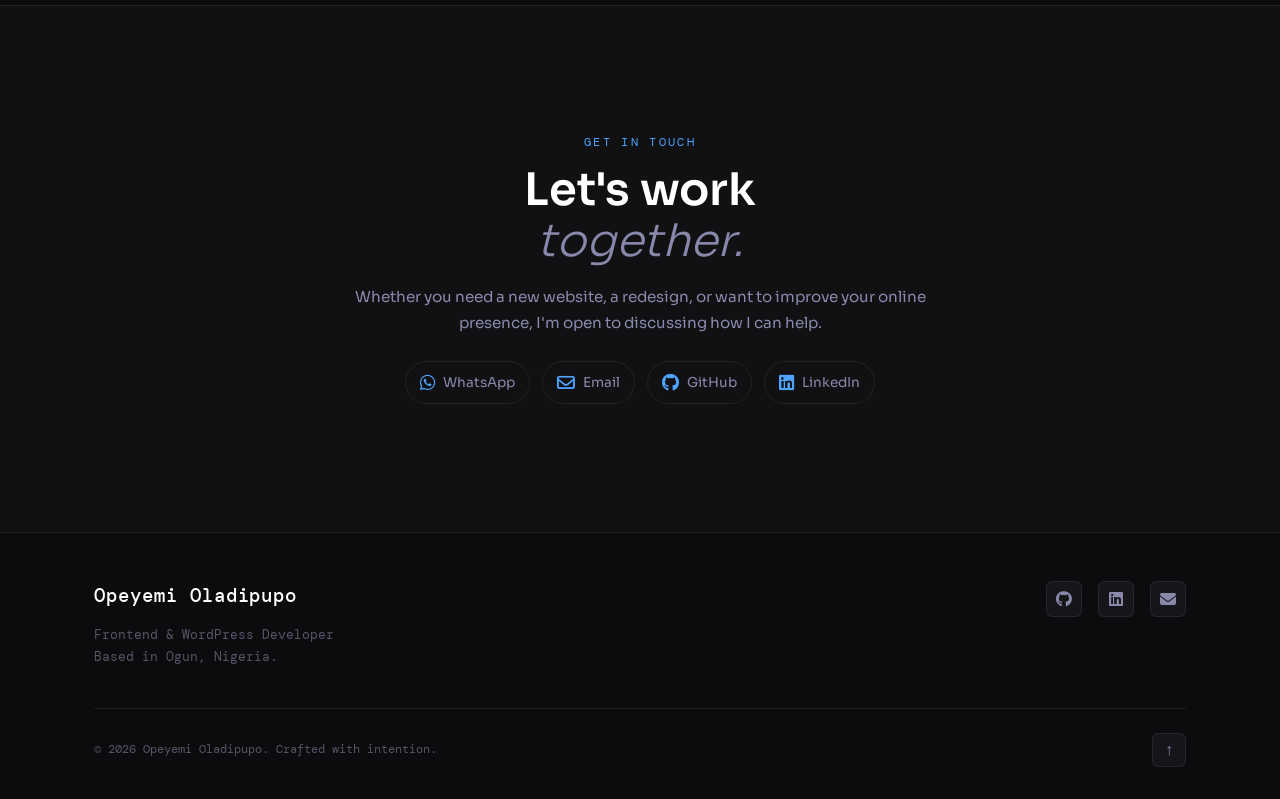
==== commit 9420144d: "added brook of cherith" ====
--- a/index.html
+++ b/index.html
@@ -269,6 +269,48 @@
           <article class="project-card reveal">
             <div class="project-img-wrap">
               <!-- Main visible image -->
+              <img src="images/projects/brook-of-cherith/pc-brook-of-cherith-1.jpg" alt="Brook of Cherith Homepage" class="project-img lightbox-trigger" data-group="brook-of-cherith">
+              <!-- Hidden gallery images -->
+              <img src="images/projects/brook-of-cherith/pc-brook-of-cherith-1.jpg" class="lightbox-trigger" data-group="brook-of-cherith" style="display:none;">
+              <img src="images/projects/brook-of-cherith/pc-brook-of-cherith-2.jpg" class="lightbox-trigger" data-group="brook-of-cherith" style="display:none;">
+              <img src="images/projects/brook-of-cherith/pc-brook-of-cherith-3.jpg" class="lightbox-trigger" data-group="brook-of-cherith" style="display:none;">
+              <img src="images/projects/brook-of-cherith/pc-brook-of-cherith-4.jpg" class="lightbox-trigger" data-group="brook-of-cherith" style="display:none;">
+              <img src="images/projects/brook-of-cherith/mobile-brook-of-cherith-1.jpeg" class="lightbox-trigger" data-group="brook-of-cherith" style="display:none;">
+              <img src="images/projects/brook-of-cherith/mobile-brook-of-cherith-2.jpeg" class="lightbox-trigger" data-group="brook-of-cherith" style="display:none;">
+              <img src="images/projects/brook-of-cherith/mobile-brook-of-cherith-3.jpeg" class="lightbox-trigger" data-group="brook-of-cherith" style="display:none;">
+              <img src="images/projects/brook-of-cherith/mobile-brook-of-cherith-4.jpeg" class="lightbox-trigger" data-group="brook-of-cherith" style="display:none;">
+              <img src="images/projects/brook-of-cherith/mobile-brook-of-cherith-5.jpeg" class="lightbox-trigger" data-group="brook-of-cherith" style="display:none;">            
+            </div>
+            <div class="project-body">
+              <div class="project-tags">
+                <span class="tag">HTML</span>
+                <span class="tag">CSS</span>
+                <span class="tag">JavaScript</span>
+                <span class="tag">WhatsApp Integration</span>
+              </div>
+              <h3 class="project-title">Brook of Cherith</h3>
+              <p class="project-desc">
+                Developed a responsive short-let apartment website for Brook of Cherith in Abeokuta, showing its furnished 2 & 3-bedroom apartments, gallery, video tour, location, and booking information. It includes direct WhatsApp and email enquiry options for prospective guests to check availability and book their stay.
+              </p>
+              <div class="project-links">
+                <a href="https://brook-of-cherith.vercel.app/" class="project-link primary" target="_blank" rel="noopener">
+                  <i class="fa-solid fa-arrow-up-right-from-square"></i> 
+                  Live Demo
+                </a>
+                <!-- <a href="#" class="project-link ghost" target="_blank" rel="noopener">                 
+                  <i class="fa-brands fa-github"></i>
+                  GitHub
+                </a> -->
+              </div>
+            </div>
+          </article>
+          
+          
+          
+          <!-- Project 1 -->
+          <article class="project-card reveal">
+            <div class="project-img-wrap">
+              <!-- Main visible image -->
               <img src="images/projects/abitem/pc-abitem-1.jpg" alt="Abitem Homepage" class="project-img lightbox-trigger" data-group="abitem">
               <!-- Hidden gallery images -->
               <img src="images/projects/abitem/pc-abitem-1.jpg" class="lightbox-trigger" data-group="abitem" style="display:none;">
--- a/style.css
+++ b/style.css
@@ -538,10 +538,10 @@
 }
 
 .about-img-placeholder {
-  aspect-ratio: 4/5;
+  aspect-ratio: 5/5;
   background: var(--bg-card);
   border: 1px solid var(--border);
-  border-radius: var(--r-lg);
+  border-radius: 50%;
   display: flex;
   align-items: center;
   justify-content: center;
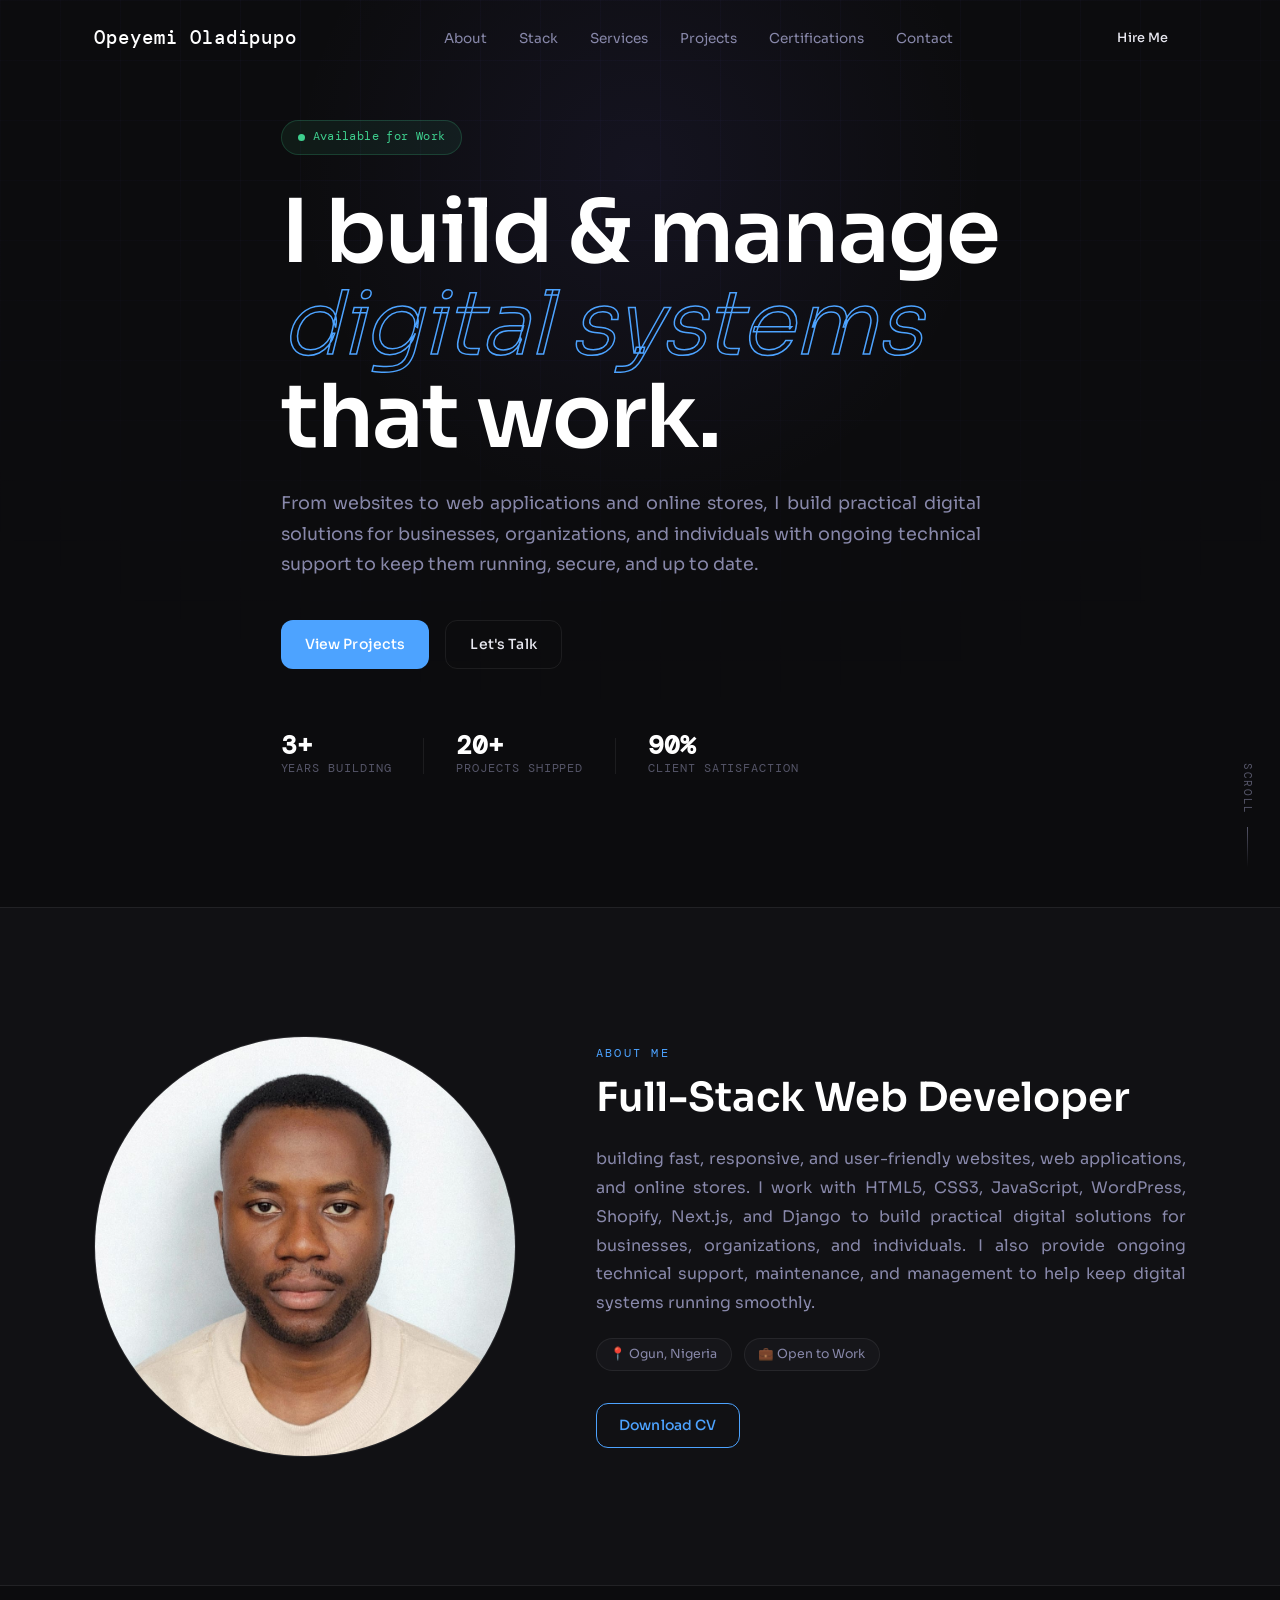
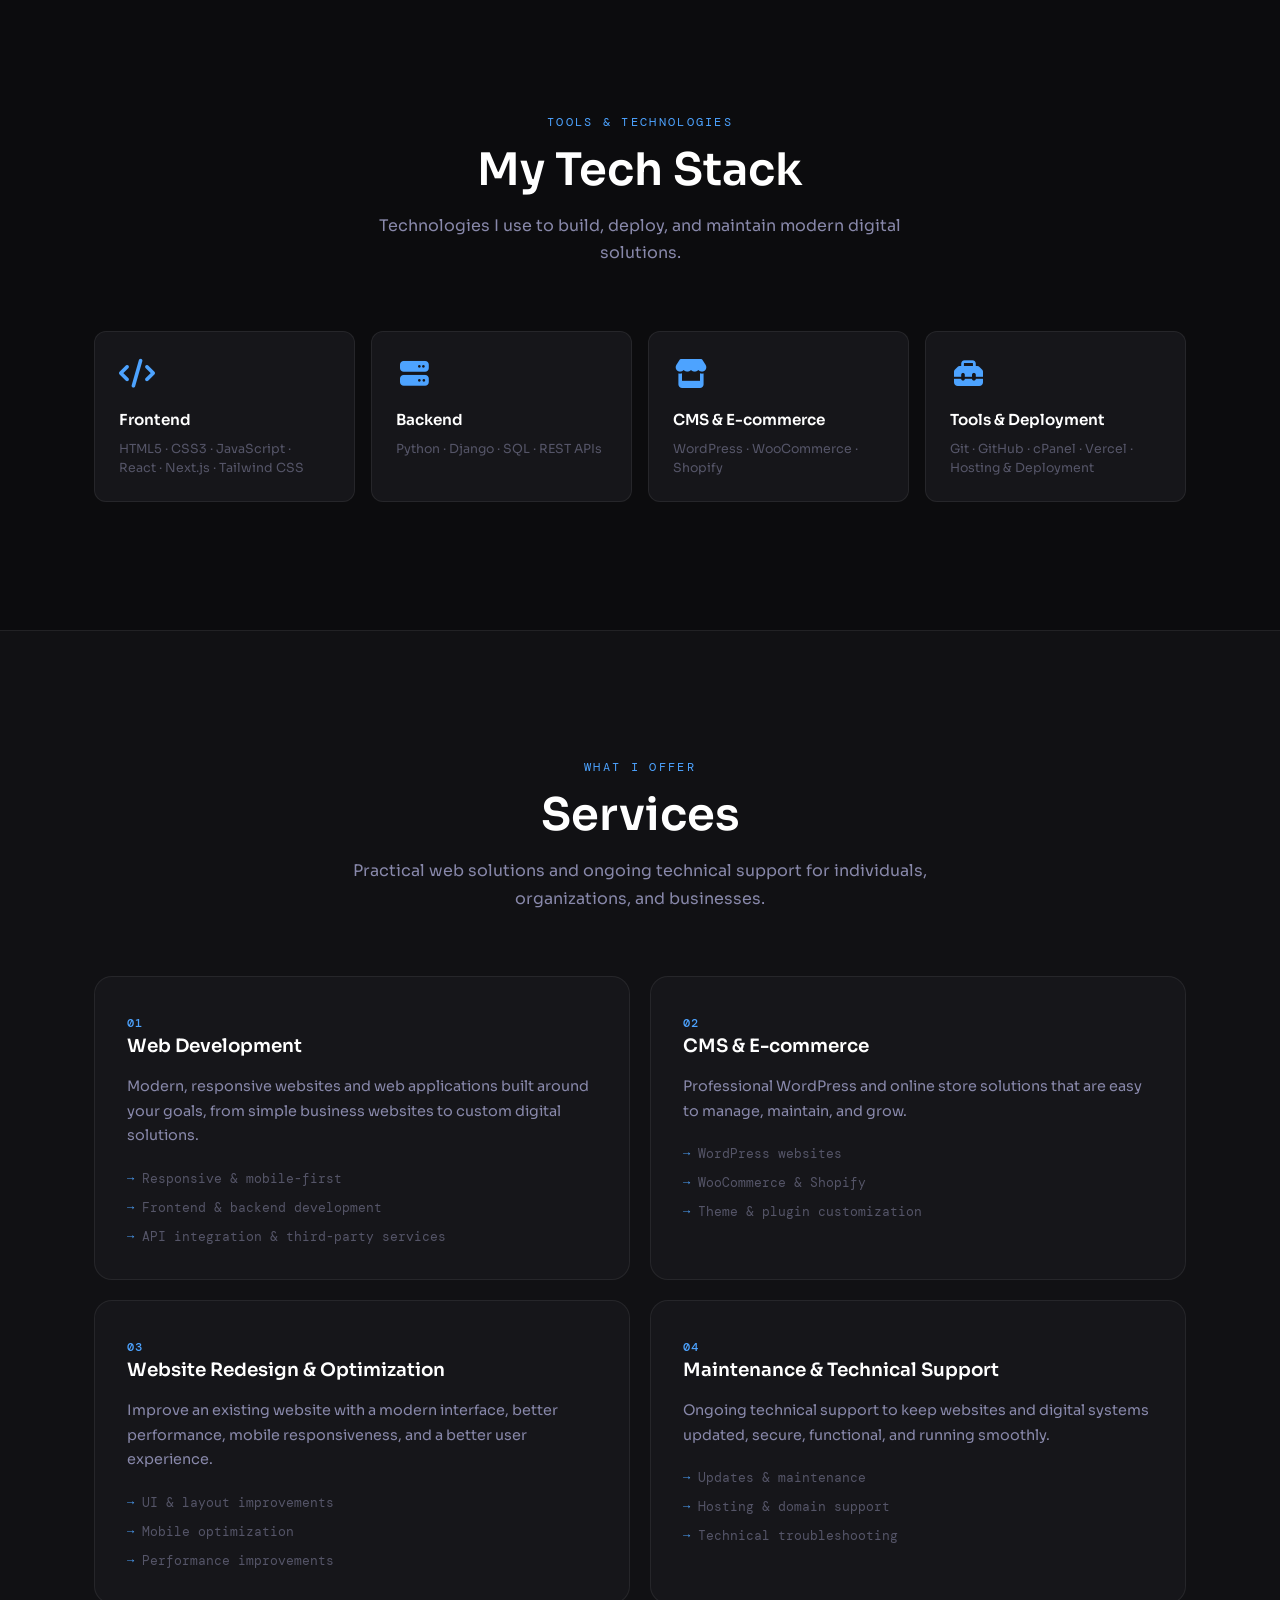
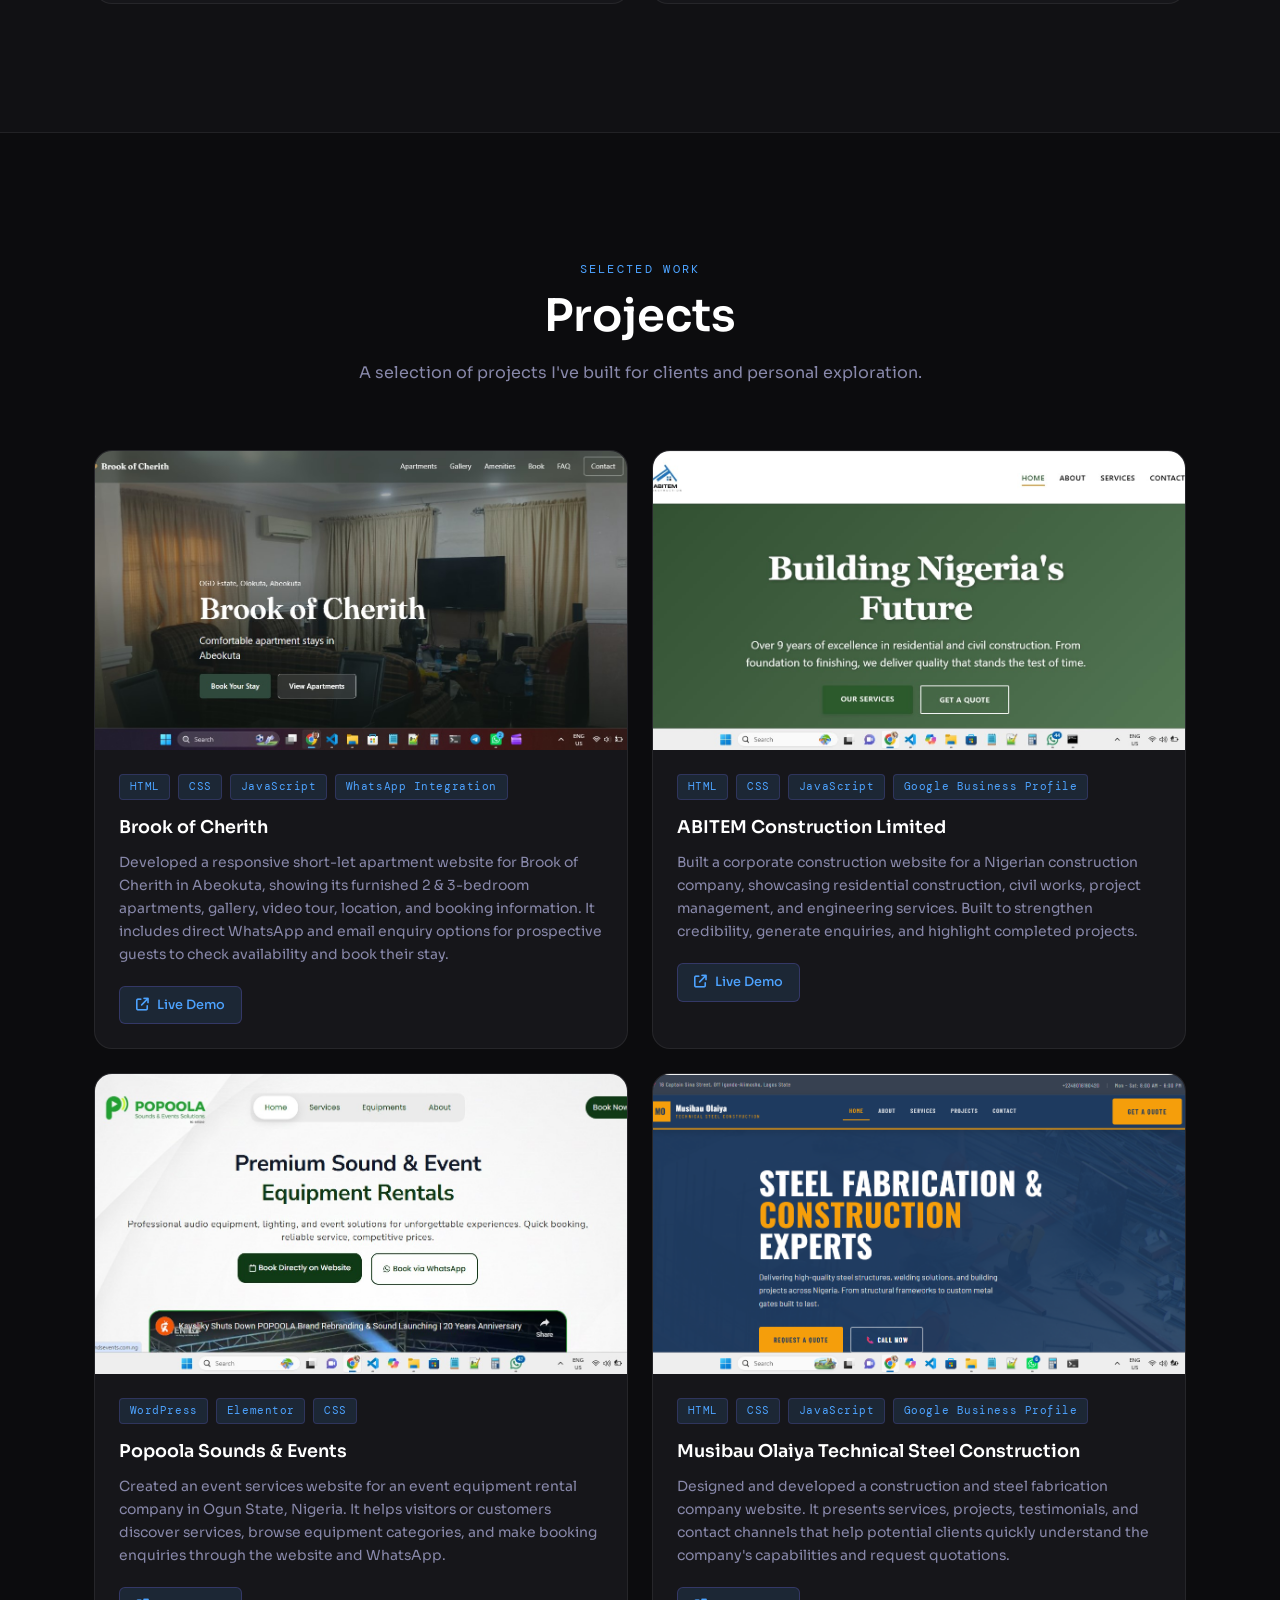
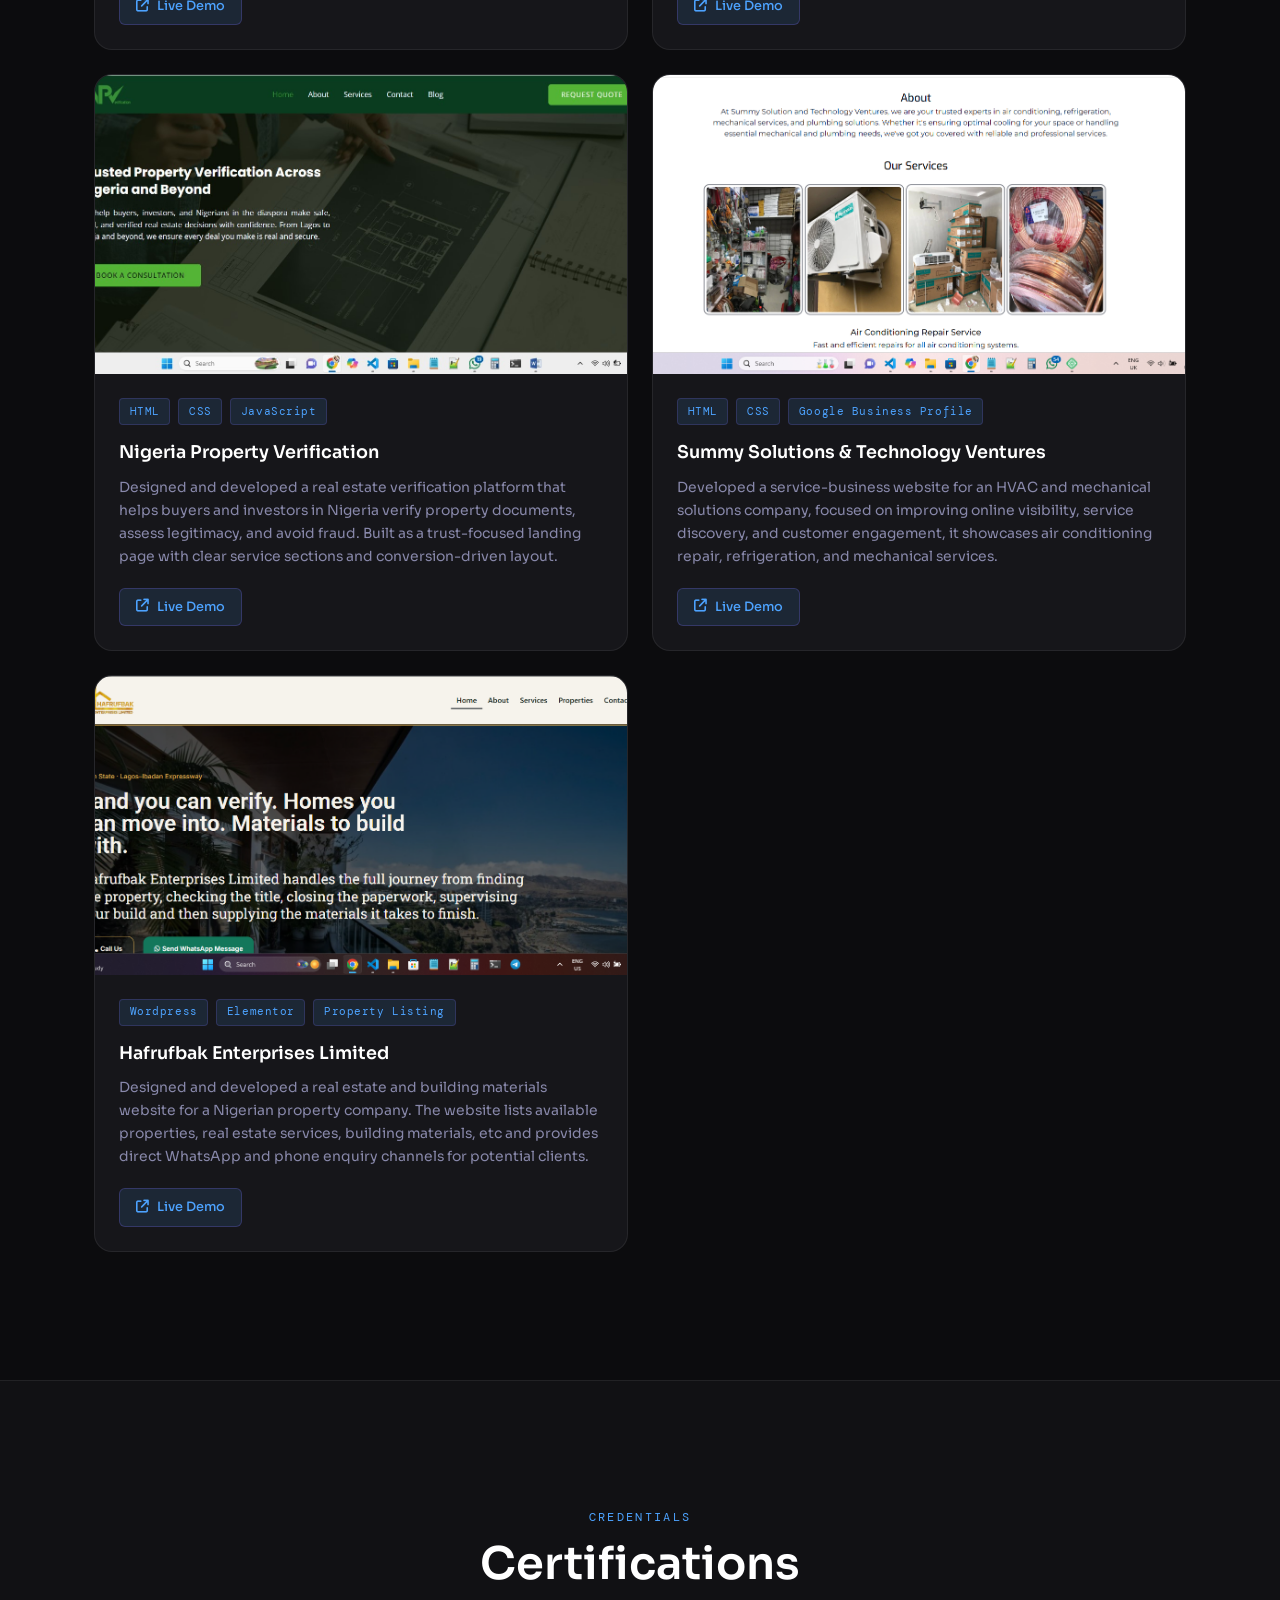
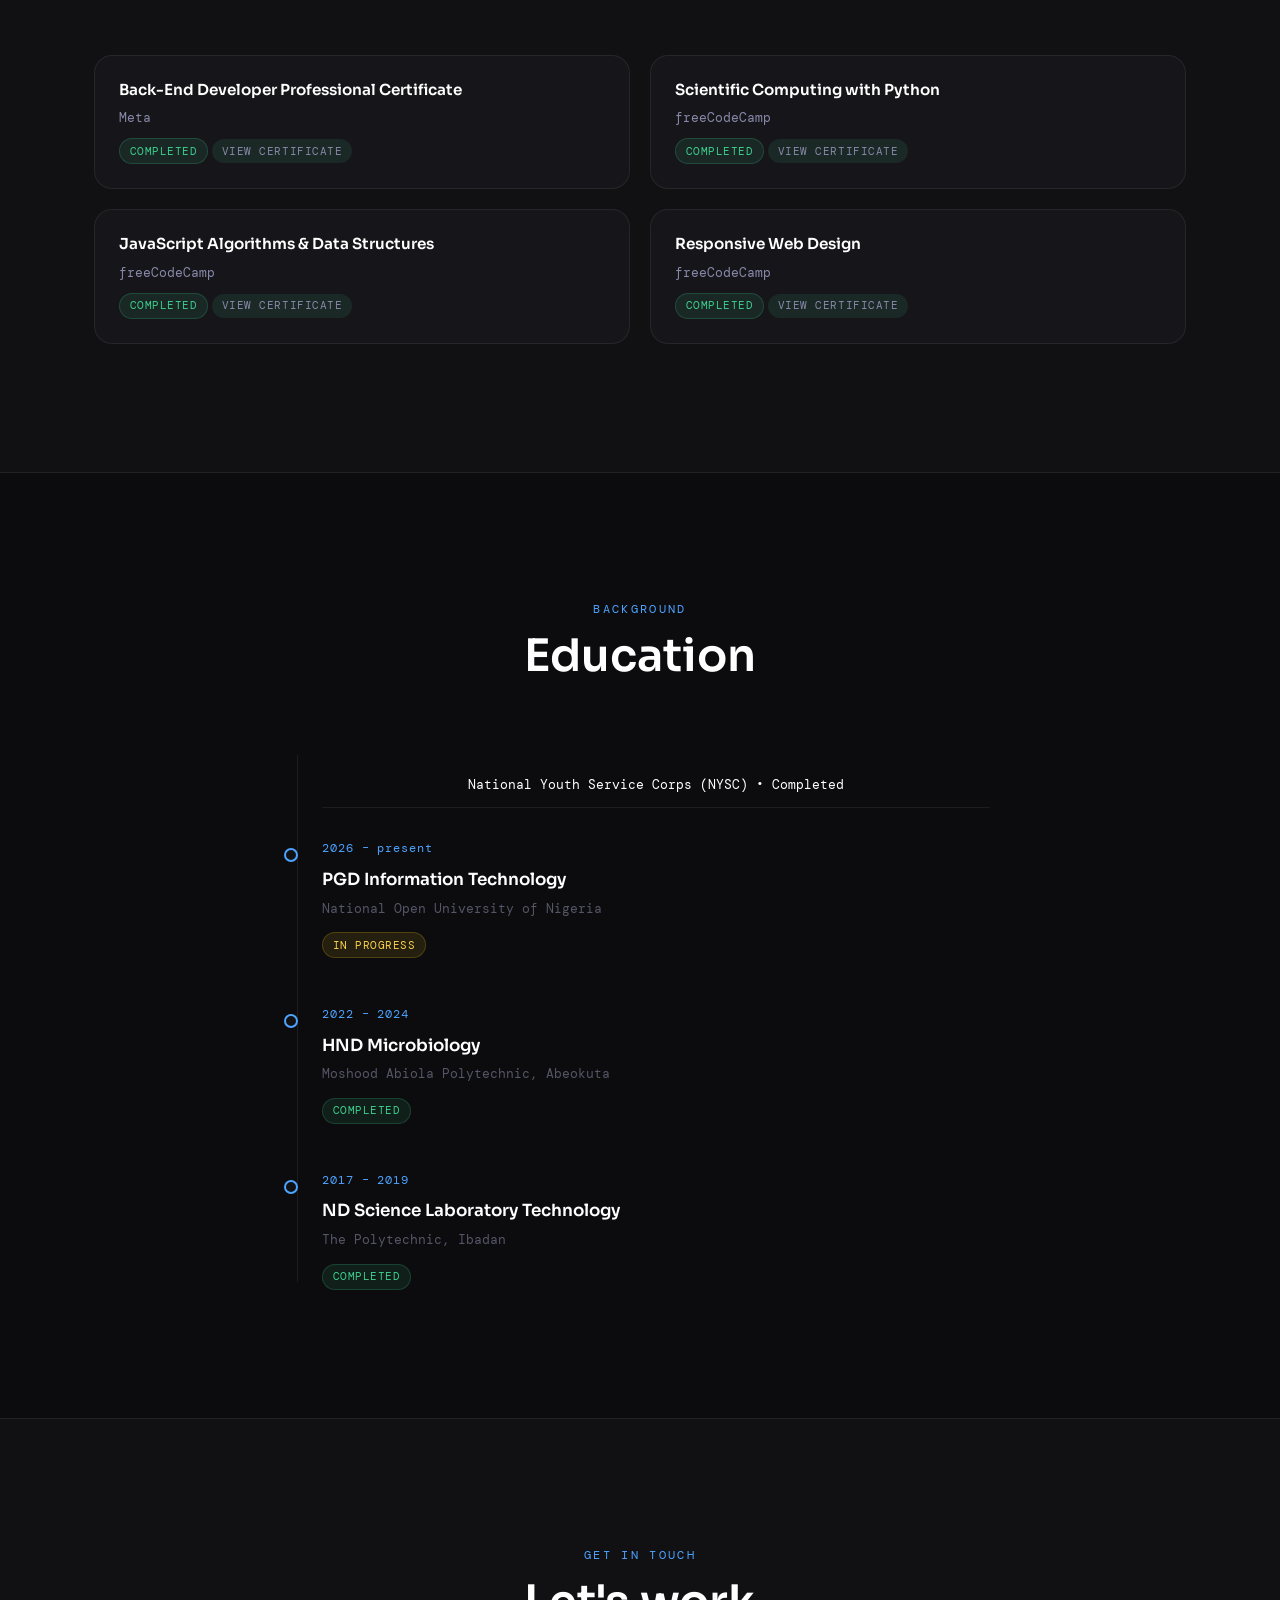
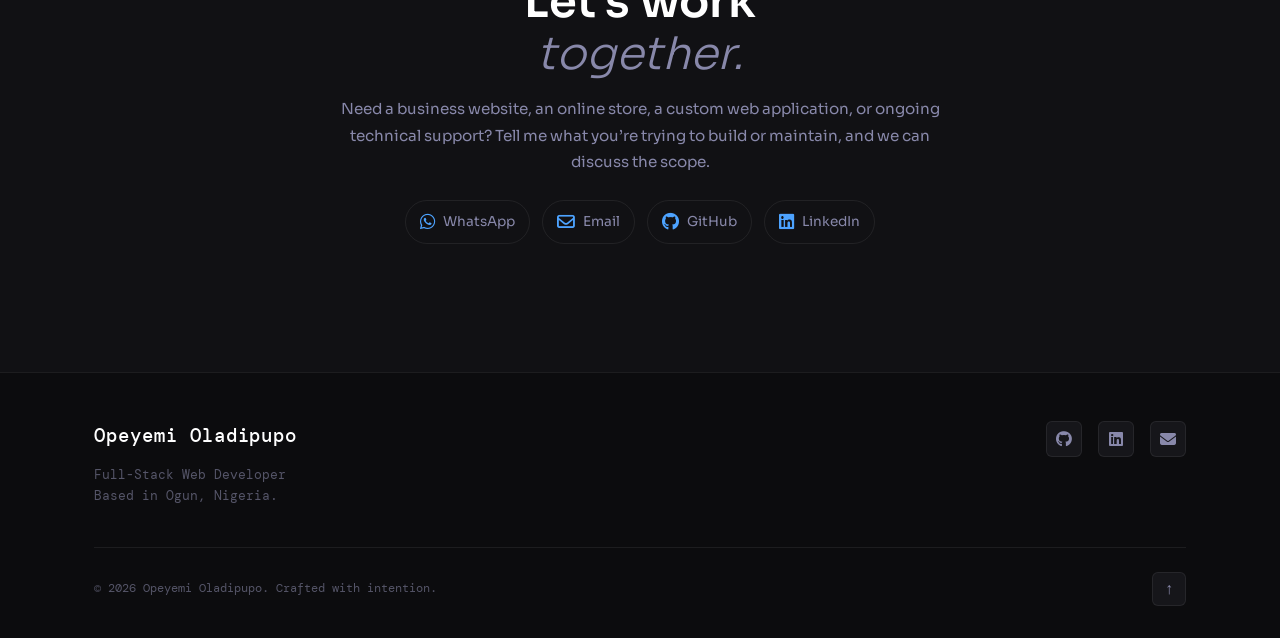
==== commit 4b52c296: "Updated to Full Stack Dev" ====
--- a/index.html
+++ b/index.html
@@ -3,12 +3,16 @@
 <head>
   <meta charset="UTF-8" />
   <meta name="viewport" content="width=device-width, initial-scale=1.0" />
-  <meta name="description" content="Frontend & WordPress Developer based in Nigeria. I build responsive websites for individuals, brands, and businesses." />
-  <meta name="keywords" content="Frontend Developer, WordPress Developer, Nigeria, Web Development, HTML, CSS, JavaScript" />
-  <meta property="og:title" content="Opeyemi Oladipupo - Frontend & WordPress Developer" />
-  <meta property="og:description" content="I build responsive websites for individuals, brands, and businesses." />
+
+  <meta name="description" content="Opeyemi Oladipupo builds, maintains, manages, and automates business websites, online stores, and custom web applications." />
+  <meta name="keywords" content="Full-Stack Developer, WordPress Developer, Shopify, WooCommerce, Django, Next.js, Web Development, Nigeria" />
+  
+  <meta property="og:title" content="Opeyemi Oladipupo | Full-Stack Software Developer" />
+  <meta property="og:description" content="I build, maintain, manage, and automate systems for businesses, from websites and online stores to custom web applications." />
   <meta property="og:type" content="website" />
-  <title>Opeyemi Oladipupo - Frontend & WordPress Developer</title>
+  
+  <title>Opeyemi Oladipupo | Full-Stack Software Developer</title>
+
   <link rel="preconnect" href="https://fonts.googleapis.com" />
   <link rel="preconnect" href="https://fonts.gstatic.com" crossorigin />
   <link rel="icon" type="image" href="images/me.jpeg">
@@ -19,7 +23,7 @@
 
 <body>
 
-
+  
 <div class="lightbox" id="lightbox">
   <span class="lightbox-close" id="lightboxClose">&times;</span>
   <button class="lightbox-prev" id="prevBtn">&#10094;</button>
@@ -60,12 +64,12 @@
           Available for Work
         </div>
         <h1 class="hero-headline reveal">
-          I craft digital<br />
-          <span class="headline-accent">experiences</span><br />
-          that perform
+          I build & manage<br />
+          <span class="headline-accent">digital systems</span><br />
+          that work.
         </h1>
         <p class="hero-sub reveal">
-          Frontend & WordPress developer building fast, responsive, accessible websites for individuals, startups, and businesses.
+          From websites to web applications and online stores, I build practical digital solutions for businesses, organizations, and individuals with ongoing technical support to keep them running, secure, and up to date.
         </p>
         <div class="hero-actions reveal">
           <a href="#projects" class="btn btn-primary">View Projects</a>
@@ -83,7 +87,7 @@
           </div>
           <div class="meta-divider"></div>
           <div class="meta-item">
-            <span class="meta-number">95%</span>
+            <span class="meta-number">90%</span>
             <span class="meta-label">Client Satisfaction</span>
           </div>
         </div>
@@ -106,12 +110,13 @@
           </div>
           <div class="about-content-col reveal">
             <p class="section-label">About Me</p>
-            <h2 class="section-heading">Frontend & WordPress Developer</h2>
+            <h2 class="section-heading">Full-Stack Web Developer</h2>
             <!-- <h2 class="section-heading">Developer with an<br /><em>eye for detail.</em></h2> -->
             <p class="about-text">
-              building fast, responsive, and user-friendly websites with HTML, CSS, JavaScript, Bootstrap, and WordPress.
-              I help businesses and individuals establish a strong online presence through modern, mobile-friendly websites that prioritize performance and usability.
-              Currently expanding my backend development skills through the Meta Back-End Developer Professional Certificate as part of my journey toward software engineering.
+              building fast, responsive, and user-friendly websites, web applications, and online stores.
+              I work with HTML5, CSS3, JavaScript, WordPress, Shopify, Next.js, and Django to build practical digital solutions for businesses, organizations, and individuals.
+              I also provide ongoing technical support, maintenance, and management to help keep digital systems running smoothly.
+
             </p>
             <div class="about-chips">
               <span class="chip">📍 Ogun, Nigeria</span>
@@ -129,129 +134,152 @@
         <div class="section-header reveal">
           <p class="section-label">Tools & Technologies</p>
           <h2 class="section-heading">My Tech Stack</h2>
-          <p class="section-desc">Technologies I use to build production-ready websites and web experiences.</p>
-        </div>
+          <p class="section-desc">
+            Technologies I use to build, deploy, and maintain modern digital solutions.
+          </p>
+        </div>
+    
         <div class="stack-grid">
-
+    
+          <!-- FRONTEND -->
           <div class="stack-card reveal" data-delay="0">
             <div class="stack-icon">
-              <i class="fab fa-html5"></i> 
-            </div>
-            <h3 class="stack-name">HTML5</h3>
-            <p class="stack-level">Semantic markup, accessibility, SEO structure</p>
-          </div>
-
+              <i class="fas fa-code"></i>
+            </div>
+            <h3 class="stack-name">Frontend</h3>
+            <p class="stack-level">
+              HTML5 · CSS3 · JavaScript · React · Next.js · Tailwind CSS
+            </p>
+          </div>
+    
+          <!-- BACKEND -->
           <div class="stack-card reveal" data-delay="1">
             <div class="stack-icon">
-              <i class="fab fa-css3-alt"></i>
-            </div>
-            <h3 class="stack-name">CSS3</h3>
-            <p class="stack-level">Flexbox, Grid, animations, responsive design</p>
-          </div>
-
+              <i class="fas fa-server"></i>
+            </div>
+            <h3 class="stack-name">Backend</h3>
+            <p class="stack-level">
+              Python · Django · SQL · REST APIs
+            </p>
+          </div>
+    
+          <!-- CMS & E-COMMERCE -->
           <div class="stack-card reveal" data-delay="2">
             <div class="stack-icon">
-              <i class="fab fa-js"></i>
-            </div>
-            <h3 class="stack-name">JavaScript</h3>
-            <p class="stack-level">DOM manipulation, ES6+, async/await, APIs</p>
-          </div>
-
+              <i class="fas fa-store"></i>
+            </div>
+            <h3 class="stack-name">CMS & E-commerce</h3>
+            <p class="stack-level">
+              WordPress · WooCommerce · Shopify
+            </p>
+          </div>
+    
+          <!-- TOOLS -->
           <div class="stack-card reveal" data-delay="3">
             <div class="stack-icon">
-              <i class="fab fa-bootstrap"></i>
-            </div>
-            <h3 class="stack-name">Bootstrap</h3>
-            <p class="stack-level">Responsive layouts, UI components, mobile-first design</p>
-          </div>
-
-          <div class="stack-card reveal" data-delay="4">
-            <div class="stack-icon">
-              <i class="fab fa-react"></i>
-            </div>
-            <h3 class="stack-name">React</h3>
-            <p class="stack-level">Component-based UI for interactive web applications</p>
-          </div>
-
-          <div class="stack-card reveal" data-delay="5">
-            <div class="stack-icon">
-              <i class="fab fa-wordpress"></i>
-            </div>
-            <h3 class="stack-name">WordPress</h3>
-            <p class="stack-level">Themes, plugins, custom post types, WooCommerce</p>
-          </div>
-
-          <div class="stack-card reveal" data-delay="6">
-            <div class="stack-icon">
-              <i class="fab fa-git-alt"></i>
-            </div>
-            <h3 class="stack-name">Git & GitHub</h3>
-            <p class="stack-level">Version control, branching, collaboration</p>
-          </div>
-
-          <div class="stack-card reveal" data-delay="7">
-            <div class="stack-icon">
-              <i class="fas fa-location-dot"></i>
-            </div>
-            <h3 class="stack-name">SEO & Visibility</h3>
-            <p class="stack-level"> On-page SEO, Local SEO, Performance optimization </p>
-          </div>
+              <i class="fas fa-toolbox"></i>
+            </div>
+            <h3 class="stack-name">Tools & Deployment</h3>
+            <p class="stack-level">
+              Git · GitHub · cPanel · Vercel · Hosting & Deployment
+            </p>
+          </div>
+    
         </div>
       </div>
     </section>
+
+    <!-- ========== SERVICES SECTION ========== -->
 
     <!-- ========== SERVICES SECTION ========== -->
     <section class="services section" id="services">
       <div class="container">
+    
         <div class="section-header reveal">
           <p class="section-label">What I Offer</p>
           <h2 class="section-heading">Services</h2>
-          <p class="section-desc">From concept to launch, I help you build a web presence that works.</p>
-        </div>
+          <p class="section-desc">
+            Practical web solutions and ongoing technical support for individuals, organizations, and businesses.
+          </p>
+        </div>
+    
         <div class="services-grid">
-          <div class="service-card reveal">
-            <div class="service-number">01</div>
-            <h3 class="service-title">Custom Website Development</h3>
-            <p class="service-desc">Hand-coded HTML, CSS & JavaScript websites built from scratch; fast, accessible, and pixel-perfect on every screen.</p>
+    
+          <!-- 01 -->
+          <div class="service-card reveal" data-delay="0">
+            <span class="service-number">01</span>
+    
+            <h3 class="service-title">Web Development</h3>
+    
+            <p class="service-desc">
+              Modern, responsive websites and web applications built around your goals, from simple business websites to custom digital solutions.
+            </p>
+    
             <ul class="service-list">
-              <li>Clean semantic code</li>
-              <li>Performance optimized</li>
               <li>Responsive & mobile-first</li>
+              <li>Frontend & backend development</li>
+              <li>API integration & third-party services</li>
             </ul>
           </div>
-          <div class="service-card reveal">
-            <div class="service-number">02</div>
-            <h3 class="service-title">WordPress Development</h3>
-            <p class="service-desc">Custom WordPress sites, theme customization, and plugin integration for individuals and businesses.</p>
+    
+    
+          <!-- 02 -->
+          <div class="service-card reveal" data-delay="1">
+            <span class="service-number">02</span>
+    
+            <h3 class="service-title">CMS & E-commerce</h3>
+    
+            <p class="service-desc">
+              Professional WordPress and online store solutions that are easy to manage, maintain, and grow.
+            </p>
+    
             <ul class="service-list">
-              <li>Theme customization</li>
-              <li>WooCommerce setup</li>
-              <li>Plugin integration</li>
+              <li>WordPress websites</li>
+              <li>WooCommerce & Shopify</li>
+              <li>Theme & plugin customization</li>
             </ul>
           </div>
-          <div class="service-card reveal">
-            <div class="service-number">03</div>
-            <h3 class="service-title">Website Redesign</h3>
-            <p class="service-desc">Transform your outdated website into a modern, professional experience that builds trust and drives conversions.</p>
+    
+    
+          <!-- 03 -->
+          <div class="service-card reveal" data-delay="2">
+            <span class="service-number">03</span>
+    
+            <h3 class="service-title">Website Redesign & Optimization</h3>
+    
+            <p class="service-desc">
+              Improve an existing website with a modern interface, better performance, mobile responsiveness, and a better user experience.
+            </p>
+    
             <ul class="service-list">
-              <li>Modern UI overhaul</li>
+              <li>UI & layout improvements</li>
               <li>Mobile optimization</li>
-              <li>Performance improvement</li>
+              <li>Performance improvements</li>
             </ul>
           </div>
-          <div class="service-card reveal">
-            <div class="service-number">04</div>
-            <h3 class="service-title">SEO & Local Visibility</h3>
-            <p class="service-desc">Improve your website's search engine ranking and local presence with effective SEO strategies.</p>
+    
+    
+          <!-- 04 -->
+          <div class="service-card reveal" data-delay="3">
+            <span class="service-number">04</span>
+    
+            <h3 class="service-title">Maintenance & Technical Support</h3>
+    
+            <p class="service-desc">
+              Ongoing technical support to keep websites and digital systems updated, secure, functional, and running smoothly.
+            </p>
+    
             <ul class="service-list">
-              <li>On-page SEO</li>
-              <li>Local search optimization</li>
-              <li>Google Business Profile setup</li>
+              <li>Updates & maintenance</li>
+              <li>Hosting & domain support</li>
+              <li>Technical troubleshooting</li>
             </ul>
           </div>
+    
         </div>
       </div>
     </section>
+
 
     <!-- ========== PROJECTS SECTION ========== -->
     <section class="projects section" id="projects">
@@ -544,10 +572,10 @@
             <div class="cert-body">
               <h3 class="cert-title">Back-End Developer Professional Certificate</h3>
               <p class="cert-issuer">Meta</p>
-              <span class="cert-status in-progress">In Progress</span>
+              <span class="cert-status completed">Completed</span>
               <!-- Certificate Buttons -->
             <div class="cert-links">
-              <a href="javascript:void(0)" class="cert-btn cert-lightbox" data-img="images/certs/introduction-to-back-end-development.jpg">View Certificate</a>
+              <a href="javascript:void(0)" class="cert-btn cert-lightbox" data-img="images/certs/Back-End Developer Professional Certificate.jpeg">View Certificate</a>
             </div>
             </div>
           </div>
@@ -602,7 +630,7 @@
         </div>
         <div class="education-timeline">
         <p class="education-note">
-            National Youth Service Corps (NYSC) Completed • Certificate Available
+            National Youth Service Corps (NYSC) • Completed
         </p>
           <div class="edu-item reveal">
             <div class="edu-dot"></div>
@@ -645,7 +673,8 @@
             <p class="section-label">Get In Touch</p>
             <h2 class="section-heading">Let's work<br /><em>together.</em></h2>
             <p class="contact-text">
-              Whether you need a new website, a redesign, or want to improve your online presence, I'm open to discussing how I can help.
+              Need a business website, an online store, a custom web application, or ongoing technical support?
+              Tell me what you’re trying to build or maintain, and we can discuss the scope.
             </p>
 
             <div class="contact-links">
@@ -684,7 +713,7 @@
       <div class="footer-inner">
         <div class="footer-left">
           <a href="#home" class="nav-logo">Opeyemi Oladipupo<span class="logo-dot"></span></a>
-          <p class="footer-tagline">Frontend & WordPress Developer<br />Based in Ogun, Nigeria.</p>
+          <p class="footer-tagline">Full-Stack Web Developer<br />Based in Ogun, Nigeria.</p>
         </div>
     
         <div class="footer-socials">
--- a/style.css
+++ b/style.css
@@ -446,7 +446,7 @@
   font-size: clamp(1rem, 2vw, 1.1rem);
   color: var(--text-muted);
   line-height: 1.75;
-  max-width: 550px;
+  max-width: 700px;
   margin-bottom: var(--s-10);
 
   text-align: justify;
